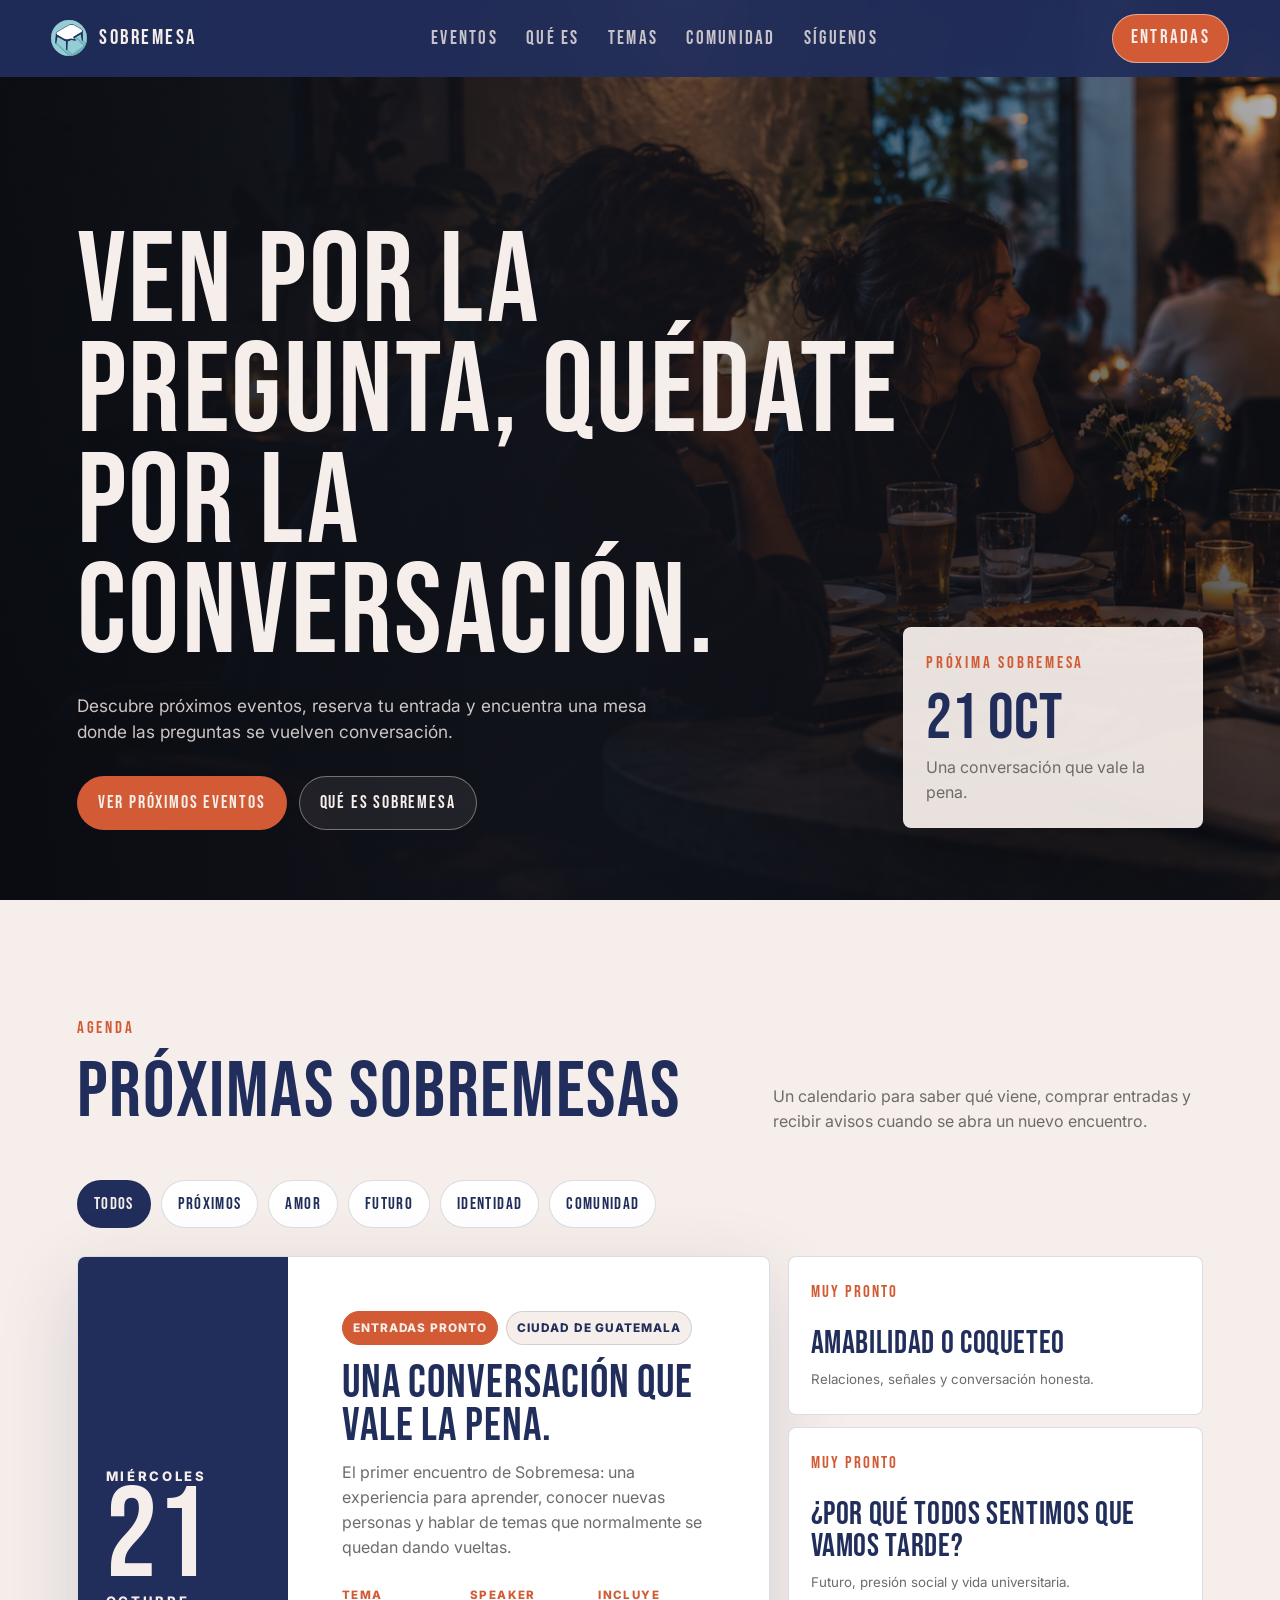
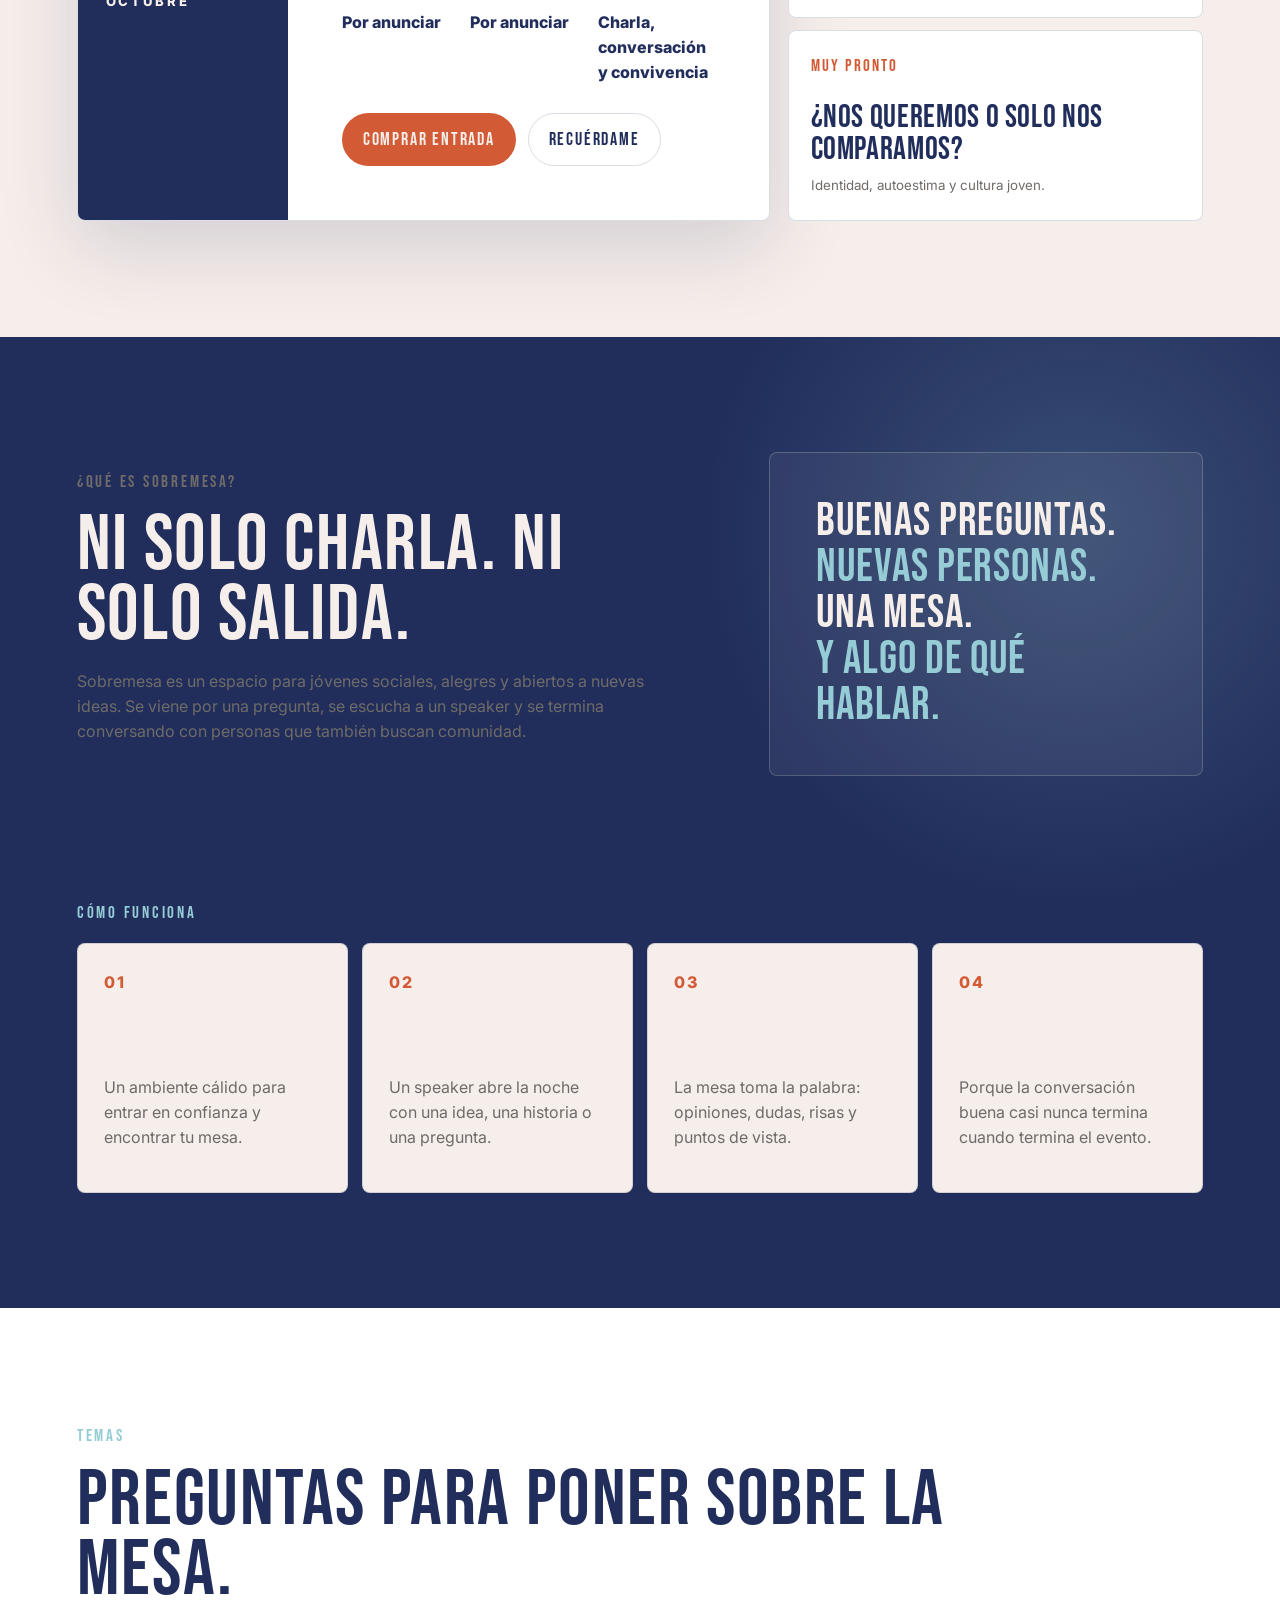
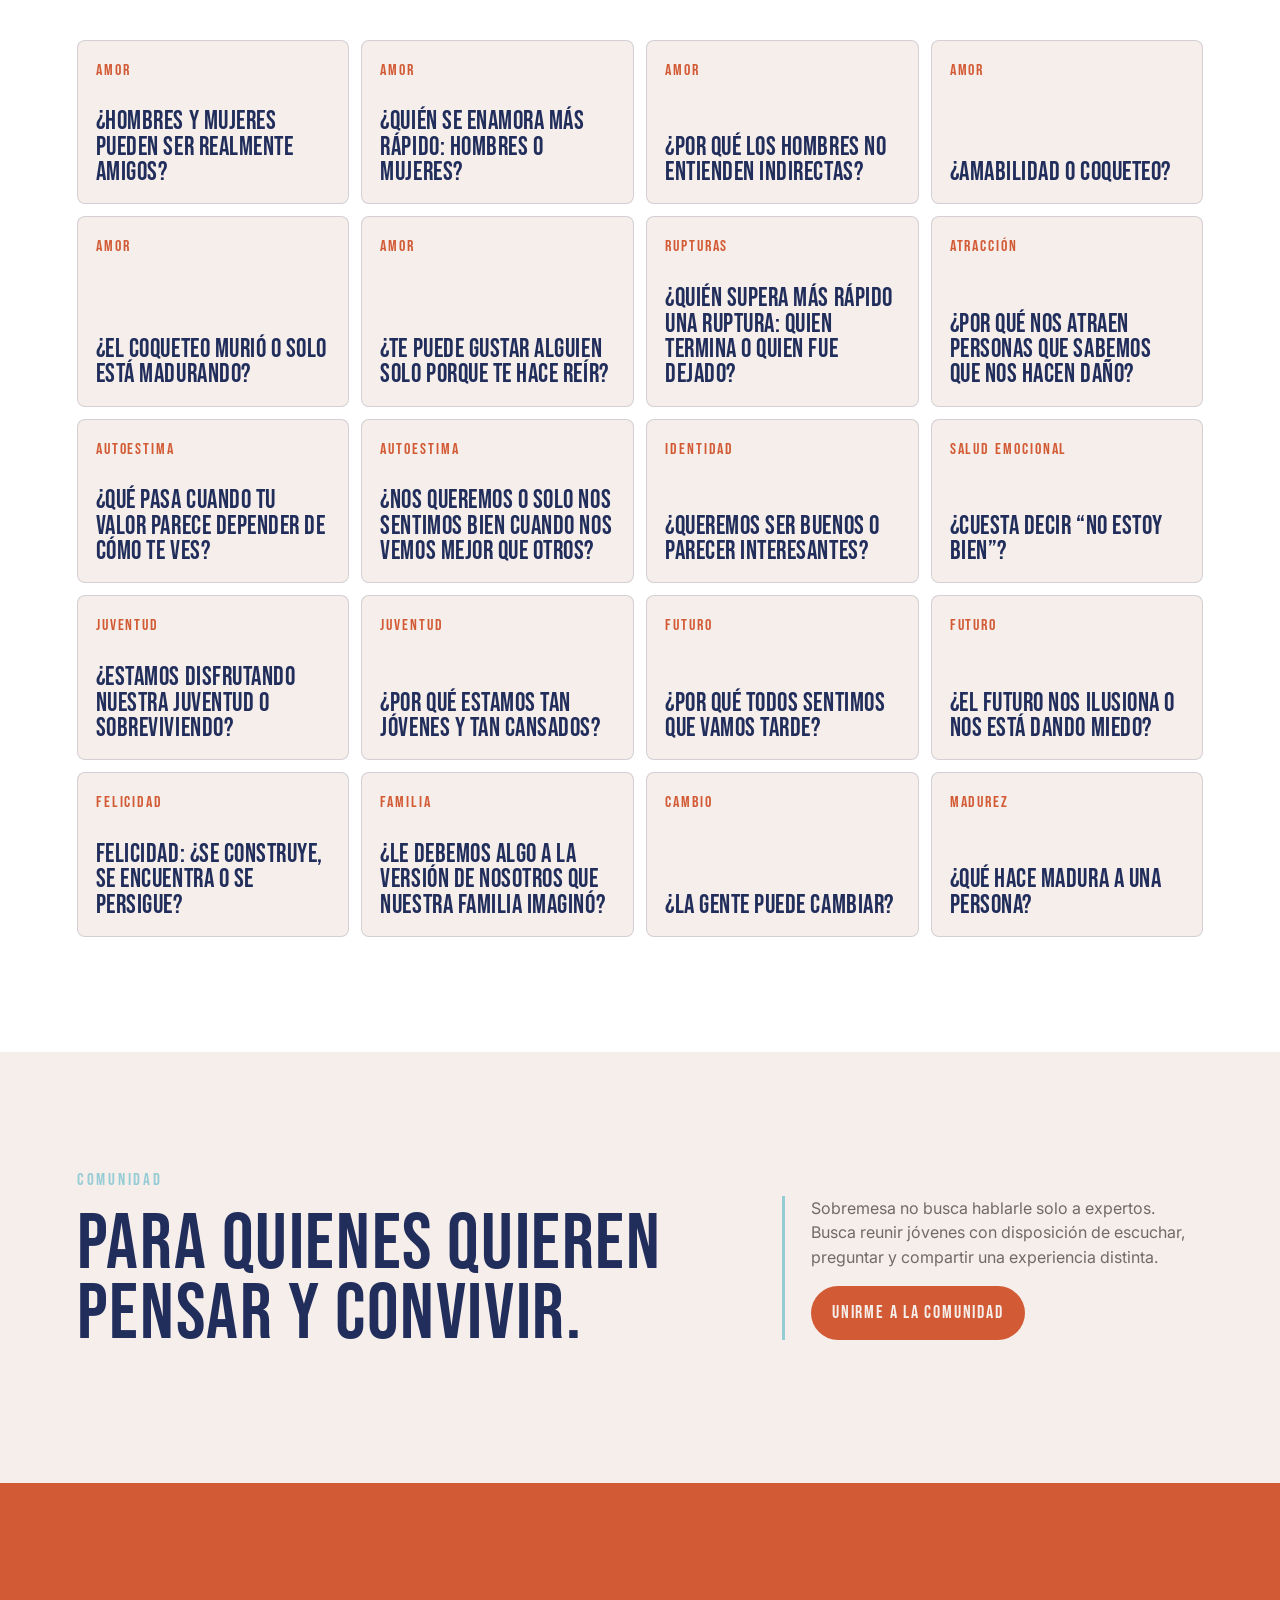
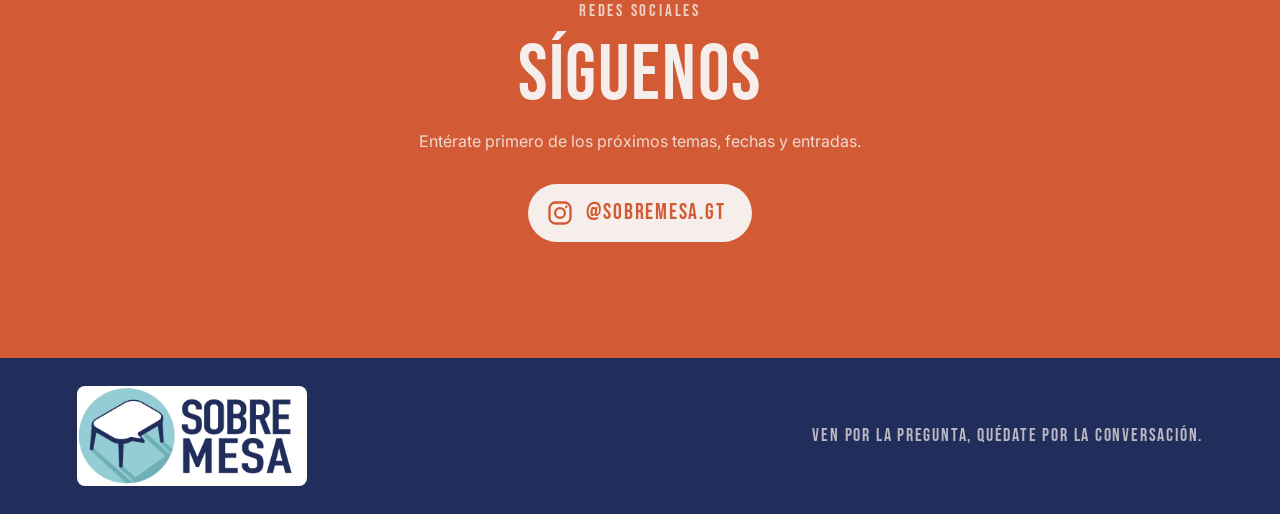
==== index.html @ 431b9862 "Agregar seccion Siguenos con Instagram Co-Authored-By: Claude Opus 5.5 <noreply@anthropic.com>" ====
<!doctype html>
<html lang="es">
  <head>
    <meta charset="UTF-8" />
    <meta name="viewport" content="width=device-width, initial-scale=1.0" />
    <title>Sobremesa | Conversaciones y eventos en Guatemala</title>
    <meta
      name="description"
      content="Sobremesa reúne conversaciones, próximos eventos y comunidad para jóvenes que quieren aprender, socializar y pensar juntos."
    />
    <link rel="preconnect" href="https://fonts.googleapis.com" />
    <link rel="preconnect" href="https://fonts.gstatic.com" crossorigin />
    <link
      href="https://fonts.googleapis.com/css2?family=Bebas+Neue&family=Inter:wght@400;500;600;700;800&display=swap"
      rel="stylesheet"
    />
    <link rel="stylesheet" href="styles.css" />
  </head>
  <body>
    <header class="site-header">
      <a class="brand" href="#inicio" aria-label="Sobremesa inicio">
        <img src="assets/logo-icon.jpeg" alt="" />
        <span>Sobremesa</span>
      </a>
      <nav class="nav-links" aria-label="Navegación principal">
        <a href="#eventos">Eventos</a>
        <a href="#que-es">Qué es</a>
        <a href="#temas">Temas</a>
        <a href="#comunidad">Comunidad</a>
        <a href="#siguenos">Síguenos</a>
      </nav>
      <a class="nav-cta" href="https://forms.gle/3Y9qict5Uz8WKZyf7" target="_blank" rel="noopener">Entradas</a>
    </header>

    <main>
      <section class="hero" id="inicio">
        <img
          class="hero-image"
          src="assets/sobremesa-hero-v3.png"
          alt="Jóvenes conversando alrededor de una mesa en un ambiente cálido"
        />
        <div class="hero-shade"></div>
        <div class="hero-content">
          <h1>Ven por la pregunta, quédate por la conversación.</h1>
          <p>
            Descubre próximos eventos, reserva tu entrada y encuentra una mesa
            donde las preguntas se vuelven conversación.
          </p>
          <div class="hero-actions">
            <a class="button primary" href="#eventos">Ver próximos eventos</a>
            <a class="button glass" href="#que-es">Qué es Sobremesa</a>
          </div>
        </div>
        <aside class="hero-card" aria-label="Primer evento destacado">
          <span>Próxima Sobremesa</span>
          <strong>21 OCT</strong>
          <p>Una conversación que vale la pena.</p>
        </aside>
      </section>

      <section class="events section" id="eventos">
        <div class="section-head split">
          <div>
            <p class="section-label">Agenda</p>
            <h2>Próximas sobremesas</h2>
          </div>
          <p>
            Un calendario para saber qué viene, comprar entradas y recibir avisos
            cuando se abra un nuevo encuentro.
          </p>
        </div>

        <div class="filters" aria-label="Filtros de eventos">
          <button class="filter active" type="button" data-filter="all">Todos</button>
          <button class="filter" type="button" data-filter="proximo">Próximos</button>
          <button class="filter" type="button" data-filter="amor">Amor</button>
          <button class="filter" type="button" data-filter="futuro">Futuro</button>
          <button class="filter" type="button" data-filter="identidad">Identidad</button>
          <button class="filter" type="button" data-filter="comunidad">Comunidad</button>
        </div>

        <div class="event-layout">
          <article class="featured-event" data-tags="proximo comunidad futuro">
            <div class="calendar-block">
              <span>Miércoles</span>
              <strong>21</strong>
              <span>Octubre</span>
            </div>
            <div class="featured-copy">
              <div class="status-row">
                <span class="pill live">Entradas pronto</span>
                <span class="pill">Ciudad de Guatemala</span>
              </div>
              <h3>Una conversación que vale la pena.</h3>
              <p>
                El primer encuentro de Sobremesa: una experiencia para aprender,
                conocer nuevas personas y hablar de temas que normalmente se quedan
                dando vueltas.
              </p>
              <dl>
                <div>
                  <dt>Tema</dt>
                  <dd>Por anunciar</dd>
                </div>
                <div>
                  <dt>Speaker</dt>
                  <dd>Por anunciar</dd>
                </div>
                <div>
                  <dt>Incluye</dt>
                  <dd>Charla, conversación y convivencia</dd>
                </div>
              </dl>
              <div class="event-actions">
                <a class="button primary" href="https://forms.gle/3Y9qict5Uz8WKZyf7" target="_blank" rel="noopener">Comprar entrada</a>
                <a class="button outline" href="#">Recuérdame</a>
              </div>
            </div>
          </article>

          <div class="event-list" aria-label="Más eventos">
            <article class="mini-event" data-tags="proximo amor comunidad">
              <span class="mini-date">Muy pronto</span>
              <p>Amabilidad o coqueteo</p>
              <small>Relaciones, señales y conversación honesta.</small>
            </article>
            <article class="mini-event" data-tags="proximo futuro identidad">
              <span class="mini-date">Muy pronto</span>
              <p>¿Por qué todos sentimos que vamos tarde?</p>
              <small>Futuro, presión social y vida universitaria.</small>
            </article>
            <article class="mini-event" data-tags="proximo identidad comunidad">
              <span class="mini-date">Muy pronto</span>
              <p>¿Nos queremos o solo nos comparamos?</p>
              <small>Identidad, autoestima y cultura joven.</small>
            </article>
          </div>
        </div>
      </section>

      <section class="concept section" id="que-es">
        <div class="concept-copy">
          <p class="section-label">¿Qué es Sobremesa?</p>
          <h2>Ni solo charla. Ni solo salida.</h2>
          <p>
            Sobremesa es un espacio para jóvenes sociales, alegres y abiertos a
            nuevas ideas. Se viene por una pregunta, se escucha a un speaker y se
            termina conversando con personas que también buscan comunidad.
          </p>
        </div>
        <div class="concept-card">
          <p>Buenas preguntas.</p>
          <p>Nuevas personas.</p>
          <p>Una mesa.</p>
          <p>Y algo de qué hablar.</p>
        </div>
        <div class="concept-flow">
          <p class="section-label">Cómo funciona</p>
          <div class="format-grid">
            <article>
              <span>01</span>
              <h3>Llegar</h3>
              <p>Un ambiente cálido para entrar en confianza y encontrar tu mesa.</p>
            </article>
            <article>
              <span>02</span>
              <h3>Escuchar</h3>
              <p>Un speaker abre la noche con una idea, una historia o una pregunta.</p>
            </article>
            <article>
              <span>03</span>
              <h3>Conversar</h3>
              <p>La mesa toma la palabra: opiniones, dudas, risas y puntos de vista.</p>
            </article>
            <article>
              <span>04</span>
              <h3>Quedarse</h3>
              <p>Porque la conversación buena casi nunca termina cuando termina el evento.</p>
            </article>
          </div>
        </div>
      </section>

      <section class="topics section" id="temas">
        <div class="section-head">
          <p class="section-label">Temas</p>
          <h2>Preguntas para poner sobre la mesa.</h2>
        </div>
        <div class="topic-board">
          <article><span>Amor</span><p>¿Hombres y mujeres pueden ser realmente amigos?</p></article>
          <article><span>Amor</span><p>¿Quién se enamora más rápido: hombres o mujeres?</p></article>
          <article><span>Amor</span><p>¿Por qué los hombres no entienden indirectas?</p></article>
          <article><span>Amor</span><p>¿Amabilidad o coqueteo?</p></article>
          <article><span>Amor</span><p>¿El coqueteo murió o solo está madurando?</p></article>
          <article><span>Amor</span><p>¿Te puede gustar alguien solo porque te hace reír?</p></article>
          <article><span>Rupturas</span><p>¿Quién supera más rápido una ruptura: quien termina o quien fue dejado?</p></article>
          <article><span>Atracción</span><p>¿Por qué nos atraen personas que sabemos que nos hacen daño?</p></article>
          <article><span>Autoestima</span><p>¿Qué pasa cuando tu valor parece depender de cómo te ves?</p></article>
          <article><span>Autoestima</span><p>¿Nos queremos o solo nos sentimos bien cuando nos vemos mejor que otros?</p></article>
          <article><span>Identidad</span><p>¿Queremos ser buenos o parecer interesantes?</p></article>
          <article><span>Salud emocional</span><p>¿Cuesta decir “no estoy bien”?</p></article>
          <article><span>Juventud</span><p>¿Estamos disfrutando nuestra juventud o sobreviviendo?</p></article>
          <article><span>Juventud</span><p>¿Por qué estamos tan jóvenes y tan cansados?</p></article>
          <article><span>Futuro</span><p>¿Por qué todos sentimos que vamos tarde?</p></article>
          <article><span>Futuro</span><p>¿El futuro nos ilusiona o nos está dando miedo?</p></article>
          <article><span>Felicidad</span><p>Felicidad: ¿se construye, se encuentra o se persigue?</p></article>
          <article><span>Familia</span><p>¿Le debemos algo a la versión de nosotros que nuestra familia imaginó?</p></article>
          <article><span>Cambio</span><p>¿La gente puede cambiar?</p></article>
          <article><span>Madurez</span><p>¿Qué hace madura a una persona?</p></article>
        </div>
      </section>

      <section class="community section" id="comunidad">
        <div>
          <p class="section-label">Comunidad</p>
          <h2>Para quienes quieren pensar y convivir.</h2>
        </div>
        <div class="community-copy">
          <p>
            Sobremesa no busca hablarle solo a expertos. Busca reunir jóvenes con
            disposición de escuchar, preguntar y compartir una experiencia distinta.
          </p>
          <a class="button primary" href="#">Unirme a la comunidad</a>
        </div>
      </section>
      <section class="social section" id="siguenos">
        <p class="section-label">Redes sociales</p>
        <h2>Síguenos</h2>
        <p>Entérate primero de los próximos temas, fechas y entradas.</p>
        <div class="social-links">
          <a class="social-link" href="https://www.instagram.com/sobremesa.gt/" target="_blank" rel="noopener">
            <svg viewBox="0 0 24 24" aria-hidden="true" focusable="false">
              <rect x="3" y="3" width="18" height="18" rx="5" />
              <circle cx="12" cy="12" r="4.2" />
              <circle cx="17.4" cy="6.6" r="1.1" class="dot" />
            </svg>
            <span>@sobremesa.gt</span>
          </a>
        </div>
      </section>
    </main>

    <footer class="site-footer">
      <img src="assets/logo-horizontal.png" alt="Sobremesa" />
      <p>Ven por la pregunta, quédate por la conversación.</p>
    </footer>

    <script src="script.js"></script>
  </body>
</html>
---- styles.css ----
:root {
  --navy: #212e5c;
  --sky: #95ccd5;
  --terra: #d25b36;
  --cream: #f6eeea;
  --ink: #161719;
  --muted: #6f6b68;
  --white: #ffffff;
  --line: rgba(33, 46, 92, 0.16);
  --shadow: 0 26px 80px rgba(33, 46, 92, 0.16);
  --radius: 8px;
}

* {
  box-sizing: border-box;
}

html {
  scroll-behavior: smooth;
}

body {
  margin: 0;
  color: var(--navy);
  background: var(--cream);
  font-family: Inter, system-ui, -apple-system, BlinkMacSystemFont, "Segoe UI", sans-serif;
  line-height: 1.55;
}

a {
  color: inherit;
  text-decoration: none;
}

img {
  display: block;
  max-width: 100%;
}

button,
input {
  font: inherit;
}

.site-header {
  position: fixed;
  top: 0;
  left: 0;
  z-index: 30;
  display: flex;
  width: 100%;
  align-items: center;
  justify-content: space-between;
  gap: 24px;
  padding: 14px clamp(18px, 4vw, 62px);
  color: var(--cream);
  background: rgba(33, 46, 92, 0.94);
  backdrop-filter: blur(18px);
}

.brand {
  display: inline-flex;
  align-items: center;
  gap: 12px;
  font-family: "Bebas Neue", Inter, sans-serif;
  font-size: 1.32rem;
  font-weight: 400;
  letter-spacing: 0.12em;
  text-transform: uppercase;
}

.brand img {
  width: 36px;
  height: 36px;
  border-radius: 50%;
  object-fit: cover;
}

.nav-links {
  display: flex;
  align-items: center;
  gap: clamp(16px, 2.2vw, 30px);
  font-family: "Bebas Neue", Inter, sans-serif;
  font-size: 1.18rem;
  font-weight: 400;
  letter-spacing: 0.12em;
  text-transform: uppercase;
}

.nav-links a {
  opacity: 0.78;
}

.nav-links a:hover {
  opacity: 1;
}

.nav-cta {
  border: 1px solid rgba(246, 238, 234, 0.52);
  border-radius: 999px;
  padding: 9px 18px;
  color: var(--cream);
  background: var(--terra);
  font-family: "Bebas Neue", Inter, sans-serif;
  font-size: 1.16rem;
  font-weight: 400;
  letter-spacing: 0.12em;
  text-transform: uppercase;
}

.hero {
  position: relative;
  min-height: 100svh;
  display: grid;
  align-items: end;
  overflow: hidden;
  padding: 118px clamp(20px, 6vw, 86px) 70px;
  color: var(--cream);
}

.hero-image,
.hero-shade {
  position: absolute;
  inset: 0;
  width: 100%;
  height: 100%;
}

.hero-image {
  object-fit: cover;
}

.hero-shade {
  background:
    linear-gradient(90deg, rgba(10, 12, 18, 0.9) 0%, rgba(20, 22, 31, 0.64) 42%, rgba(20, 22, 31, 0.18) 100%),
    linear-gradient(180deg, rgba(10, 12, 18, 0.12) 0%, rgba(10, 12, 18, 0.78) 100%);
}

.hero-content {
  position: relative;
  z-index: 2;
  max-width: 880px;
}

.hero-card {
  position: absolute;
  right: clamp(20px, 6vw, 86px);
  bottom: 72px;
  z-index: 3;
  width: min(300px, calc(100% - 40px));
  border: 1px solid rgba(246, 238, 234, 0.18);
  border-radius: var(--radius);
  padding: 22px;
  color: var(--navy);
  background: rgba(246, 238, 234, 0.94);
  box-shadow: 0 28px 80px rgba(0, 0, 0, 0.25);
}

.hero-card span,
.eyebrow,
.section-label {
  display: block;
  margin: 0 0 16px;
  color: var(--sky);
  font-family: "Bebas Neue", Inter, sans-serif;
  font-size: 1.08rem;
  font-weight: 400;
  letter-spacing: 0.16em;
  text-transform: uppercase;
}

.hero-card span {
  color: var(--terra);
}

.hero-card strong {
  display: block;
  margin-bottom: 10px;
  font-family: "Bebas Neue", Inter, sans-serif;
  font-size: 4rem;
  font-weight: 400;
  line-height: 0.82;
}

.hero-card p,
h1,
h2,
h3,
p {
  margin-top: 0;
}

.hero-card p {
  margin-bottom: 0;
  color: var(--muted);
}

h1,
h2,
h3 {
  font-family: "Bebas Neue", Inter, sans-serif;
  letter-spacing: 0.02em;
}

h1 {
  max-width: 860px;
  margin-bottom: 24px;
  font-size: clamp(4.6rem, 10vw, 10rem);
  font-weight: 400;
  line-height: 0.86;
}

h2 {
  margin-bottom: 18px;
  font-size: clamp(3.4rem, 6.2vw, 7rem);
  font-weight: 400;
  line-height: 0.88;
}

h3 {
  margin-bottom: 12px;
  font-size: clamp(2.25rem, 3.6vw, 4rem);
  font-weight: 400;
  line-height: 0.92;
}

.hero-content p:not(.eyebrow) {
  max-width: 600px;
  margin-bottom: 30px;
  color: rgba(246, 238, 234, 0.82);
  font-size: 1.08rem;
}

.hero-actions,
.event-actions {
  display: flex;
  flex-wrap: wrap;
  gap: 12px;
}

.button {
  display: inline-flex;
  min-height: 48px;
  align-items: center;
  justify-content: center;
  border: 1px solid transparent;
  border-radius: 999px;
  padding: 12px 20px;
  cursor: pointer;
  font-family: "Bebas Neue", Inter, sans-serif;
  font-size: 1.12rem;
  font-weight: 400;
  letter-spacing: 0.1em;
  text-transform: uppercase;
  transition: transform 180ms ease, background 180ms ease, border-color 180ms ease;
}

.button:hover,
.filter:hover {
  transform: translateY(-2px);
}

.button.primary {
  color: var(--cream);
  background: var(--terra);
}

.button.glass {
  color: var(--cream);
  border-color: rgba(246, 238, 234, 0.4);
  background: rgba(246, 238, 234, 0.08);
  backdrop-filter: blur(12px);
}

.button.outline {
  color: var(--navy);
  border-color: var(--line);
  background: transparent;
}

.section {
  padding: clamp(72px, 9vw, 132px) clamp(20px, 6vw, 86px);
}

.section-head {
  max-width: 920px;
  margin-bottom: 34px;
}

.section-head.split {
  display: flex;
  max-width: none;
  align-items: end;
  justify-content: space-between;
  gap: 28px;
}

.section-head.split p:not(.section-label) {
  max-width: 430px;
  margin-bottom: 12px;
  color: var(--muted);
}

.events {
  background: var(--cream);
}

.events .section-label,
.event-info .section-label {
  color: var(--terra);
}

.filters {
  display: flex;
  flex-wrap: wrap;
  gap: 10px;
  margin-bottom: 28px;
}

.filter {
  border: 1px solid var(--line);
  border-radius: 999px;
  padding: 10px 16px;
  cursor: pointer;
  color: var(--navy);
  background: var(--white);
  font-family: "Bebas Neue", Inter, sans-serif;
  font-size: 1.06rem;
  font-weight: 400;
  letter-spacing: 0.08em;
  text-transform: uppercase;
  transition: transform 180ms ease, background 180ms ease, color 180ms ease;
}

.filter.active {
  color: var(--cream);
  background: var(--navy);
}

.event-layout {
  display: grid;
  grid-template-columns: minmax(0, 1.25fr) minmax(280px, 0.75fr);
  gap: 18px;
}

.featured-event {
  display: grid;
  grid-template-columns: 210px minmax(0, 1fr);
  overflow: hidden;
  border: 1px solid var(--line);
  border-radius: var(--radius);
  background: var(--white);
  box-shadow: var(--shadow);
}

.calendar-block {
  display: flex;
  min-height: 100%;
  flex-direction: column;
  justify-content: center;
  padding: 28px;
  color: var(--cream);
  background: var(--navy);
}

.calendar-block span {
  font-size: 0.82rem;
  font-weight: 800;
  letter-spacing: 0.2em;
  text-transform: uppercase;
}

.calendar-block strong {
  font-family: "Bebas Neue", Inter, sans-serif;
  font-size: 8rem;
  font-weight: 400;
  line-height: 0.82;
}

.featured-copy {
  padding: clamp(28px, 5vw, 54px);
}

.status-row {
  display: flex;
  flex-wrap: wrap;
  gap: 8px;
  margin-bottom: 18px;
}

.pill {
  border: 1px solid var(--line);
  border-radius: 999px;
  padding: 7px 10px;
  color: var(--navy);
  background: var(--cream);
  font-size: 0.74rem;
  font-weight: 800;
  letter-spacing: 0.08em;
  text-transform: uppercase;
}

.pill.live {
  color: var(--cream);
  border-color: var(--terra);
  background: var(--terra);
}

.featured-copy p,
.concept-copy p,
.community-copy p,
.format-grid p,
.mini-event small {
  color: var(--muted);
}

.featured-copy dl {
  display: grid;
  grid-template-columns: repeat(3, minmax(0, 1fr));
  gap: 12px;
  margin: 28px 0;
}

.featured-copy dt {
  color: var(--terra);
  font-size: 0.72rem;
  font-weight: 800;
  letter-spacing: 0.12em;
  text-transform: uppercase;
}

.featured-copy dd {
  margin: 5px 0 0;
  font-weight: 800;
}

.event-list {
  display: grid;
  gap: 12px;
}

.mini-event {
  border: 1px solid var(--line);
  border-radius: var(--radius);
  padding: 22px;
  background: var(--white);
}

.mini-event.is-hidden,
.featured-event.is-hidden {
  display: none;
}

.mini-date {
  display: inline-flex;
  margin-bottom: 22px;
  color: var(--terra);
  font-family: "Bebas Neue", Inter, sans-serif;
  font-size: 1.04rem;
  font-weight: 400;
  letter-spacing: 0.12em;
  text-transform: uppercase;
}

.mini-event p {
  margin-bottom: 6px;
  font-family: "Bebas Neue", Inter, sans-serif;
  font-size: 2rem;
  font-weight: 400;
  letter-spacing: 0.02em;
  line-height: 1;
}

.concept {
  display: grid;
  grid-template-columns: minmax(0, 1fr) minmax(300px, 0.72fr);
  gap: clamp(28px, 7vw, 90px);
  align-items: center;
  color: var(--cream);
  background:
    radial-gradient(circle at 84% 20%, rgba(149, 204, 213, 0.2), transparent 28%),
    var(--navy);
}

.concept-flow {
  grid-column: 1 / -1;
  margin-top: clamp(18px, 3vw, 34px);
}

.concept-card {
  border: 1px solid rgba(246, 238, 234, 0.2);
  border-radius: var(--radius);
  padding: clamp(26px, 4vw, 46px);
  background: rgba(246, 238, 234, 0.06);
}

.concept-card p {
  margin: 0;
  color: var(--cream);
  font-size: clamp(1.8rem, 3.6vw, 3.7rem);
  font-family: "Bebas Neue", Inter, sans-serif;
  letter-spacing: 0.02em;
  line-height: 1;
}

.concept-card p:nth-child(2n) {
  color: var(--sky);
}

.topics {
  background: var(--white);
}

.format-grid {
  display: grid;
  grid-template-columns: repeat(4, minmax(0, 1fr));
  gap: 14px;
}

.format-grid article {
  border: 1px solid var(--line);
  border-radius: var(--radius);
  padding: 26px;
  background: var(--cream);
}

.format-grid span {
  display: inline-block;
  margin-bottom: 36px;
  color: var(--terra);
  font-weight: 800;
  letter-spacing: 0.12em;
}

.format-grid h3 {
  font-size: 2.25rem;
}

.topic-board {
  display: grid;
  grid-template-columns: repeat(4, minmax(0, 1fr));
  gap: 12px;
}

.topic-board article {
  min-height: 156px;
  display: flex;
  flex-direction: column;
  justify-content: space-between;
  border: 1px solid var(--line);
  border-radius: var(--radius);
  padding: 18px;
  background: var(--cream);
}

.topic-board span {
  color: var(--terra);
  font-family: "Bebas Neue", Inter, sans-serif;
  font-size: 1rem;
  font-weight: 400;
  letter-spacing: 0.12em;
  text-transform: uppercase;
}

.topic-board p {
  margin: 26px 0 0;
  color: var(--navy);
  font-family: "Bebas Neue", Inter, sans-serif;
  font-size: clamp(1.65rem, 2vw, 2.15rem);
  letter-spacing: 0.02em;
  line-height: 0.96;
}

.community {
  display: grid;
  grid-template-columns: minmax(0, 0.95fr) minmax(280px, 0.65fr);
  gap: clamp(28px, 7vw, 90px);
  align-items: center;
  background: var(--cream);
}

.community-copy {
  border-left: 3px solid var(--sky);
  padding-left: 26px;
}

.social {
  text-align: center;
  color: var(--cream);
  background: var(--terra);
}

.social .section-label {
  color: var(--cream);
  opacity: 0.8;
}

.social p:not(.section-label) {
  max-width: 460px;
  margin: 0 auto 30px;
  color: rgba(246, 238, 234, 0.86);
}

.social-links {
  display: flex;
  flex-wrap: wrap;
  justify-content: center;
  gap: 12px;
}

.social-link {
  display: inline-flex;
  min-height: 56px;
  align-items: center;
  gap: 12px;
  border-radius: 999px;
  padding: 12px 26px 12px 18px;
  color: var(--terra);
  background: var(--cream);
  font-family: "Bebas Neue", Inter, sans-serif;
  font-size: 1.4rem;
  letter-spacing: 0.08em;
  transition: transform 180ms ease;
}

.social-link:hover {
  transform: translateY(-2px);
}

.social-link svg {
  width: 28px;
  height: 28px;
  fill: none;
  stroke: currentColor;
  stroke-width: 2;
}

.social-link svg .dot {
  fill: currentColor;
  stroke: none;
}

.site-footer {
  display: flex;
  align-items: center;
  justify-content: space-between;
  gap: 22px;
  padding: 28px clamp(20px, 6vw, 86px);
  color: var(--cream);
  background: var(--navy);
}

.site-footer img {
  width: min(230px, 48vw);
  border-radius: var(--radius);
}

.site-footer p {
  margin: 0;
  color: rgba(246, 238, 234, 0.72);
  font-family: "Bebas Neue", Inter, sans-serif;
  font-size: 1.12rem;
  font-weight: 400;
  letter-spacing: 0.1em;
  text-transform: uppercase;
}

@media (max-width: 1060px) {
  .hero-card {
    position: relative;
    right: auto;
    bottom: auto;
    z-index: 2;
    margin-top: 36px;
  }

  .event-layout,
  .concept,
  .community {
    grid-template-columns: 1fr;
  }

  .format-grid {
    grid-template-columns: repeat(2, minmax(0, 1fr));
  }

  .topic-board {
    grid-template-columns: repeat(2, minmax(0, 1fr));
  }
}

@media (max-width: 820px) {
  .nav-links {
    display: none;
  }

  .section-head.split,
  .featured-event {
    display: grid;
    grid-template-columns: 1fr;
  }

  .calendar-block {
    min-height: 180px;
  }

  .featured-copy dl {
    grid-template-columns: 1fr;
  }
}

@media (max-width: 620px) {
  .site-header {
    padding: 14px 18px;
  }

  .brand span {
    display: none;
  }

  .hero {
    min-height: 820px;
    padding-top: 98px;
  }

  h1 {
    font-size: clamp(3.8rem, 18vw, 5rem);
  }

  h2 {
    font-size: clamp(2.75rem, 14vw, 4.2rem);
  }

  .format-grid {
    grid-template-columns: 1fr;
  }

  .topic-board {
    grid-template-columns: 1fr;
  }

  .site-footer {
    align-items: flex-start;
    flex-direction: column;
  }
}
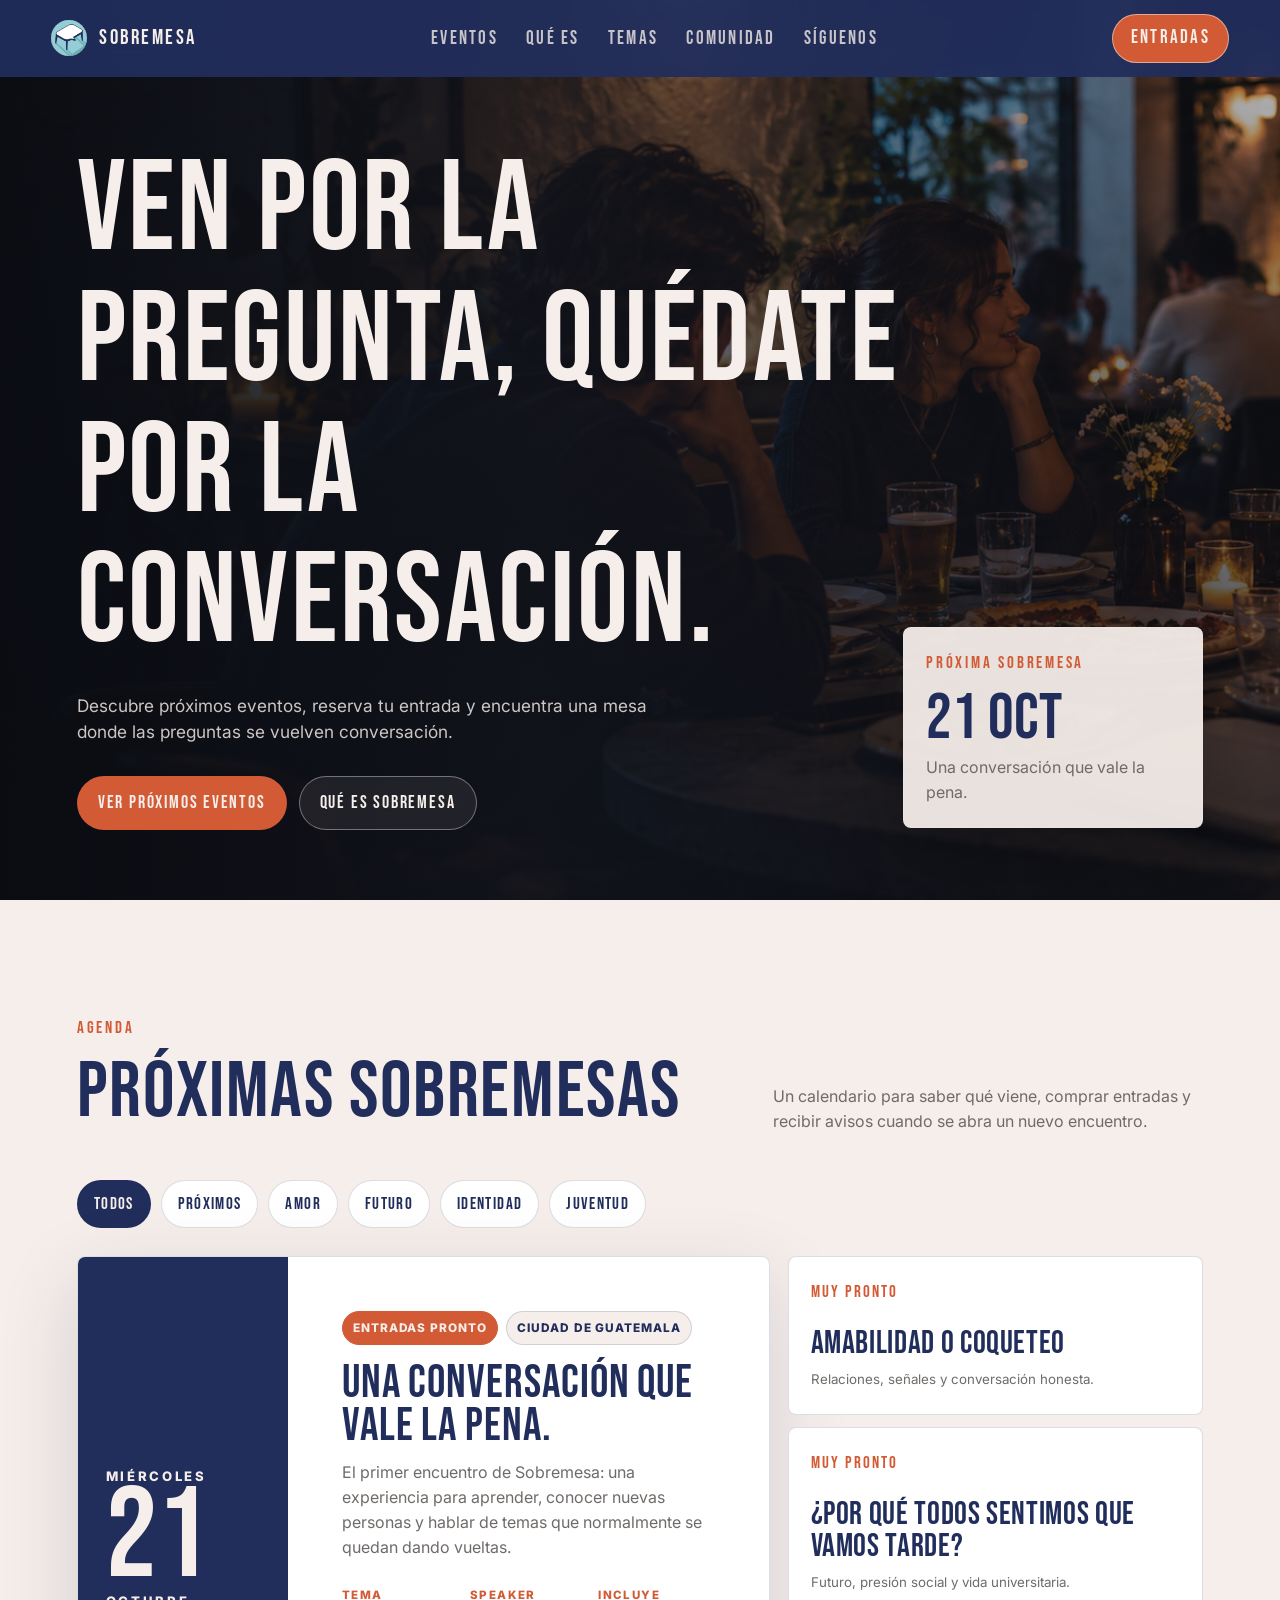
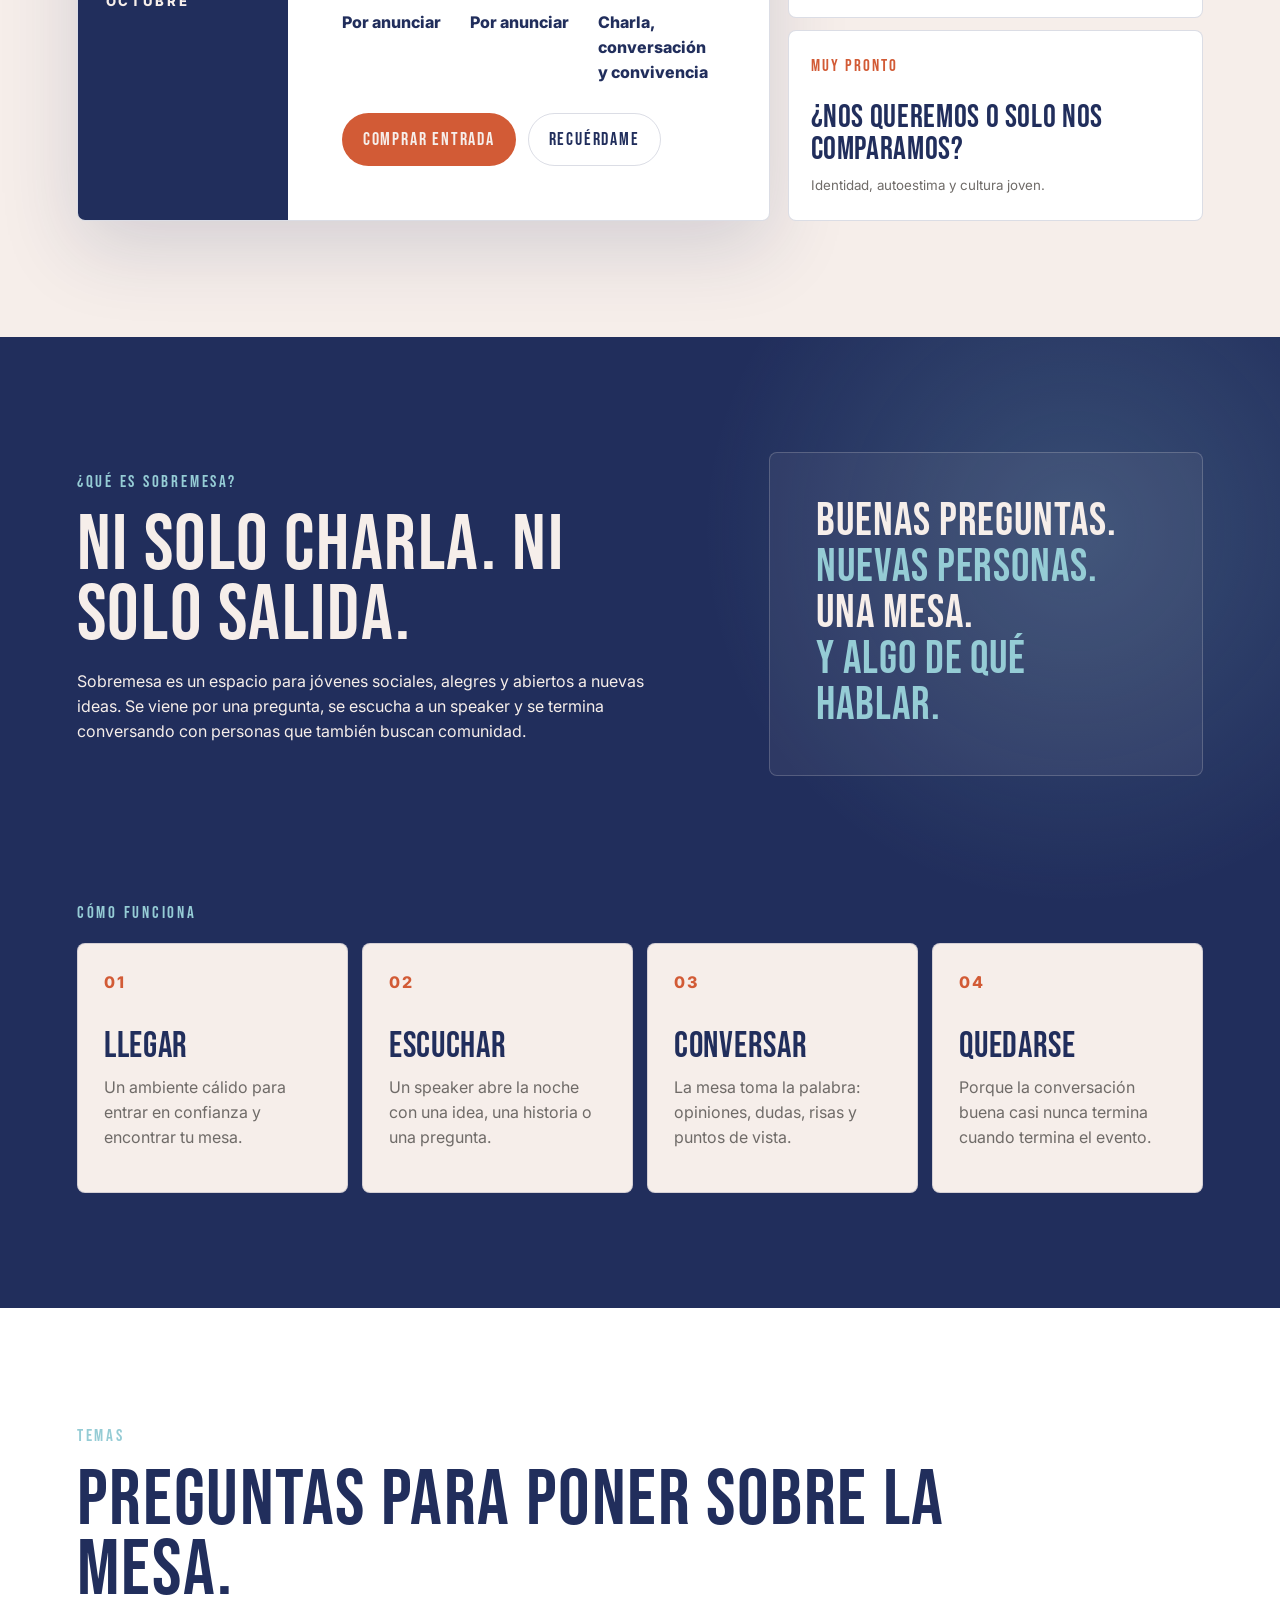
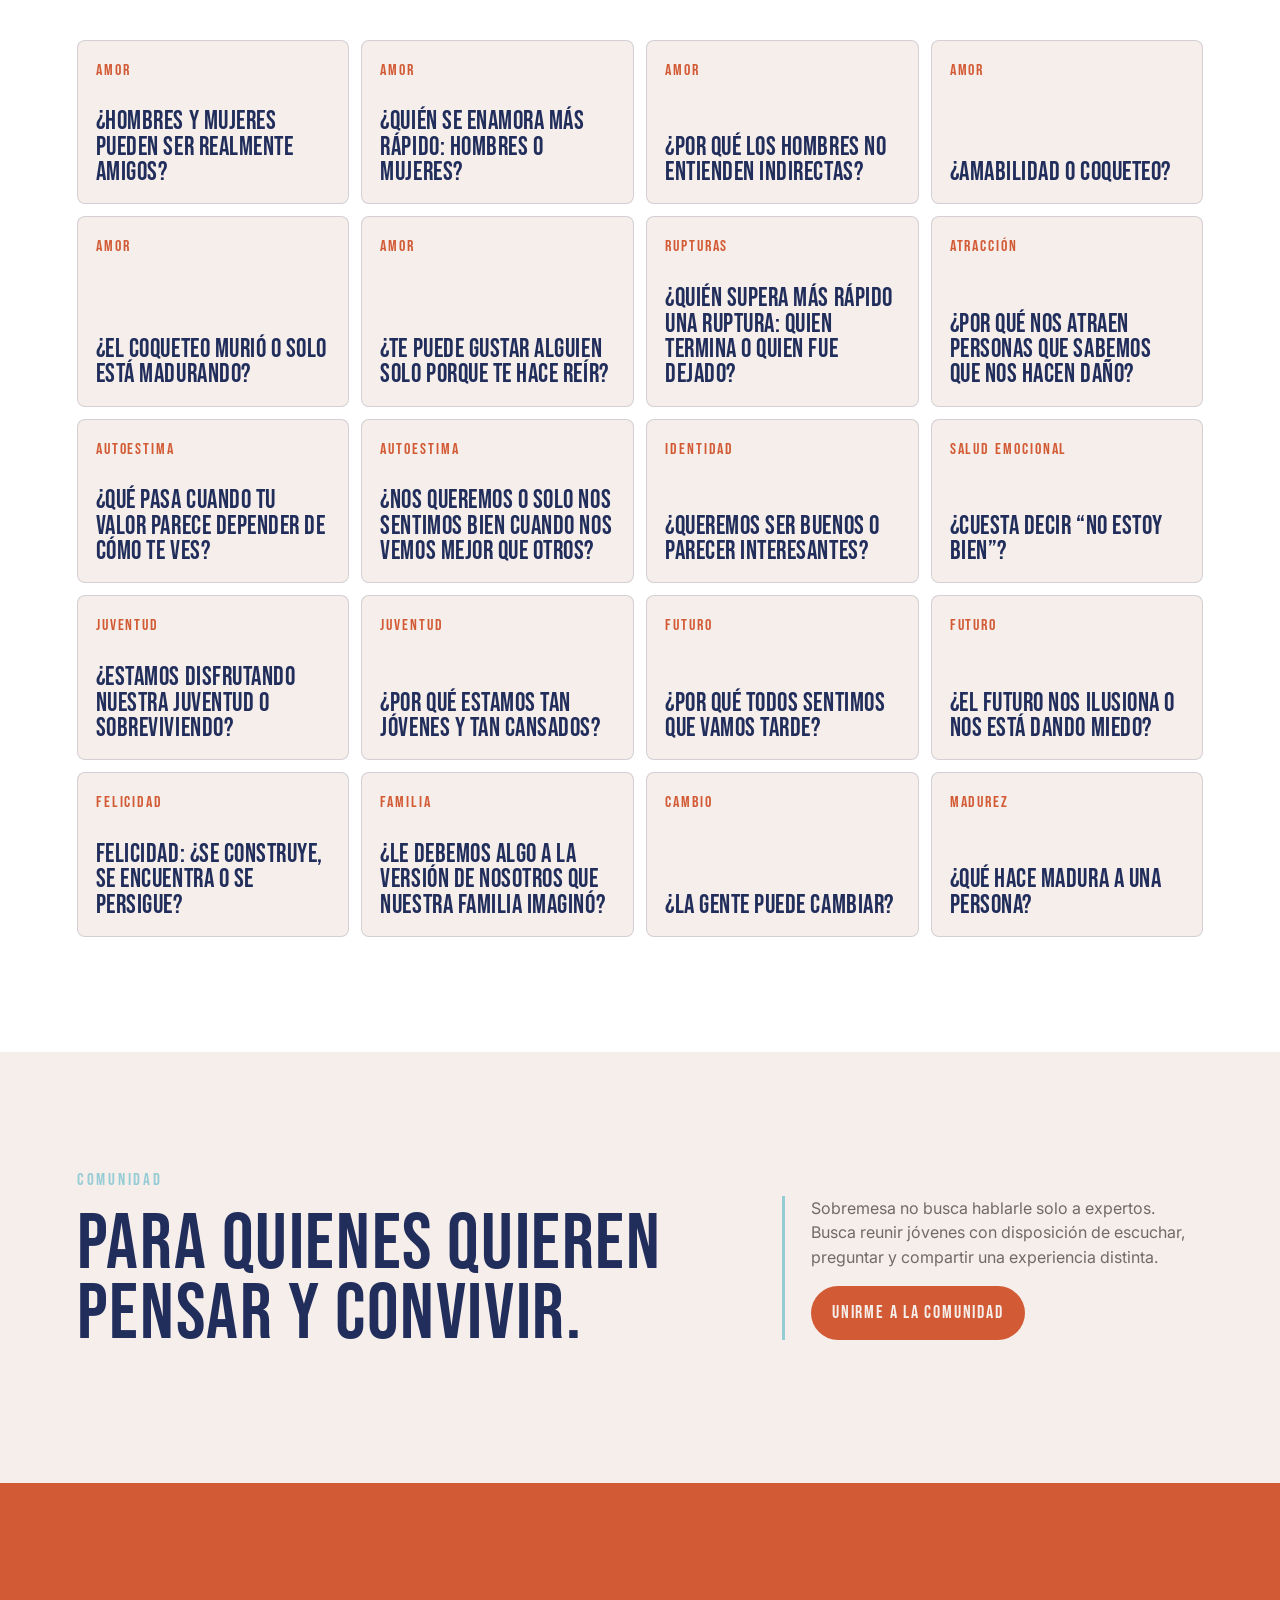
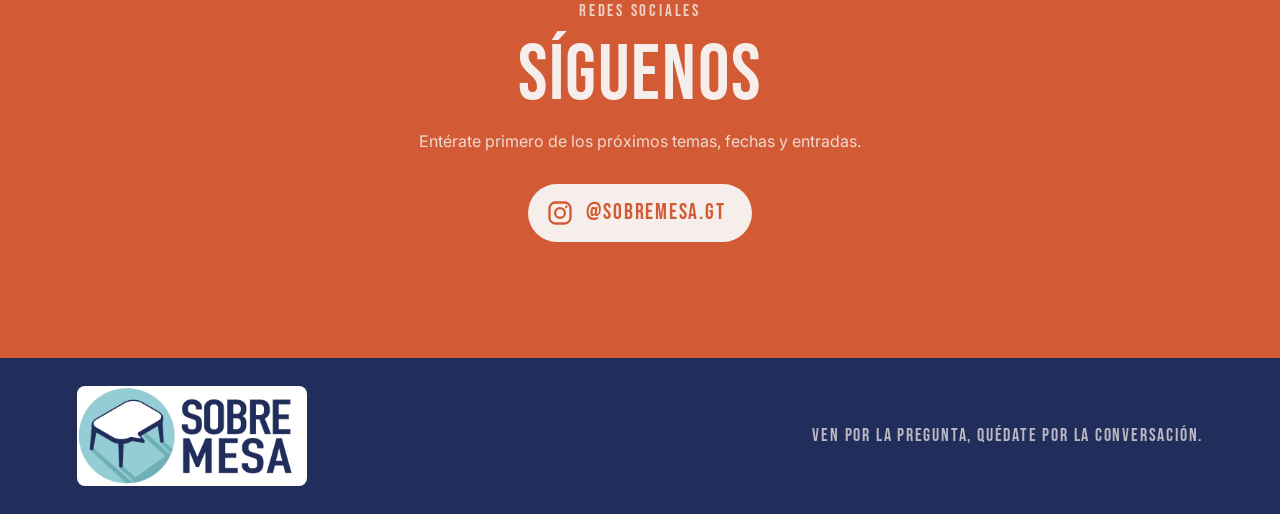
==== commit 074e4d49: "Separar tildes del titulo, texto blanco en Que es, filtro Juventud - Titulo principal con mas interl" ====
--- a/index.html
+++ b/index.html
@@ -76,11 +76,11 @@
           <button class="filter" type="button" data-filter="amor">Amor</button>
           <button class="filter" type="button" data-filter="futuro">Futuro</button>
           <button class="filter" type="button" data-filter="identidad">Identidad</button>
-          <button class="filter" type="button" data-filter="comunidad">Comunidad</button>
+          <button class="filter" type="button" data-filter="juventud">Juventud</button>
         </div>
 
         <div class="event-layout">
-          <article class="featured-event" data-tags="proximo comunidad futuro">
+          <article class="featured-event" data-tags="proximo juventud futuro">
             <div class="calendar-block">
               <span>Miércoles</span>
               <strong>21</strong>
@@ -119,7 +119,7 @@
           </article>
 
           <div class="event-list" aria-label="Más eventos">
-            <article class="mini-event" data-tags="proximo amor comunidad">
+            <article class="mini-event" data-tags="proximo amor juventud">
               <span class="mini-date">Muy pronto</span>
               <p>Amabilidad o coqueteo</p>
               <small>Relaciones, señales y conversación honesta.</small>
@@ -129,7 +129,7 @@
               <p>¿Por qué todos sentimos que vamos tarde?</p>
               <small>Futuro, presión social y vida universitaria.</small>
             </article>
-            <article class="mini-event" data-tags="proximo identidad comunidad">
+            <article class="mini-event" data-tags="proximo identidad juventud">
               <span class="mini-date">Muy pronto</span>
               <p>¿Nos queremos o solo nos comparamos?</p>
               <small>Identidad, autoestima y cultura joven.</small>
@@ -220,7 +220,7 @@
             Sobremesa no busca hablarle solo a expertos. Busca reunir jóvenes con
             disposición de escuchar, preguntar y compartir una experiencia distinta.
           </p>
-          <a class="button primary" href="#">Unirme a la comunidad</a>
+          <a class="button primary" href="https://www.instagram.com/sobremesa.gt/" target="_blank" rel="noopener">Unirme a la comunidad</a>
         </div>
       </section>
       <section class="social section" id="siguenos">
--- a/styles.css
+++ b/styles.css
@@ -207,7 +207,7 @@
   margin-bottom: 24px;
   font-size: clamp(4.6rem, 10vw, 10rem);
   font-weight: 400;
-  line-height: 0.86;
+  line-height: 1.02;
 }
 
 h2 {
@@ -487,6 +487,14 @@
   margin-top: clamp(18px, 3vw, 34px);
 }
 
+.concept .section-label {
+  color: var(--sky);
+}
+
+.concept-copy p:not(.section-label) {
+  color: var(--cream);
+}
+
 .concept-card {
   border: 1px solid rgba(246, 238, 234, 0.2);
   border-radius: var(--radius);
@@ -534,6 +542,7 @@
 
 .format-grid h3 {
   font-size: 2.25rem;
+  color: var(--navy);
 }
 
 .topic-board {
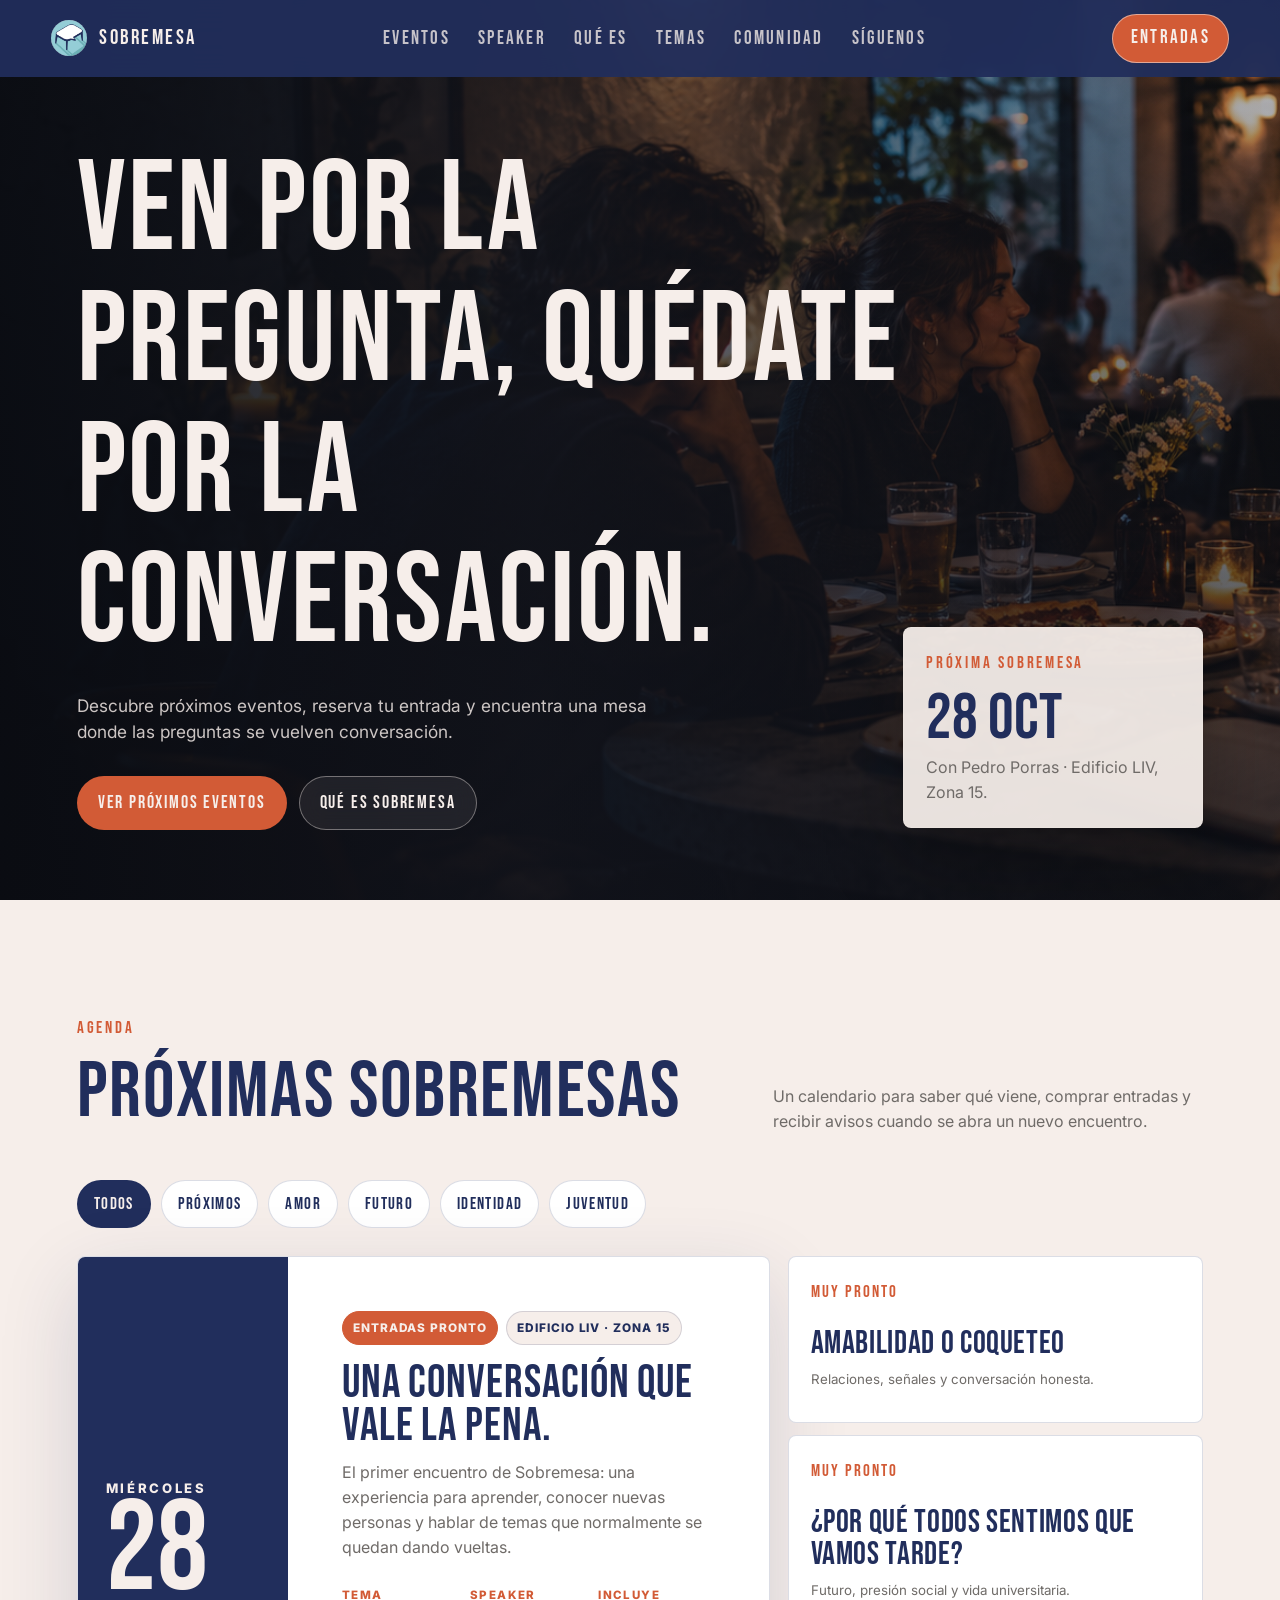
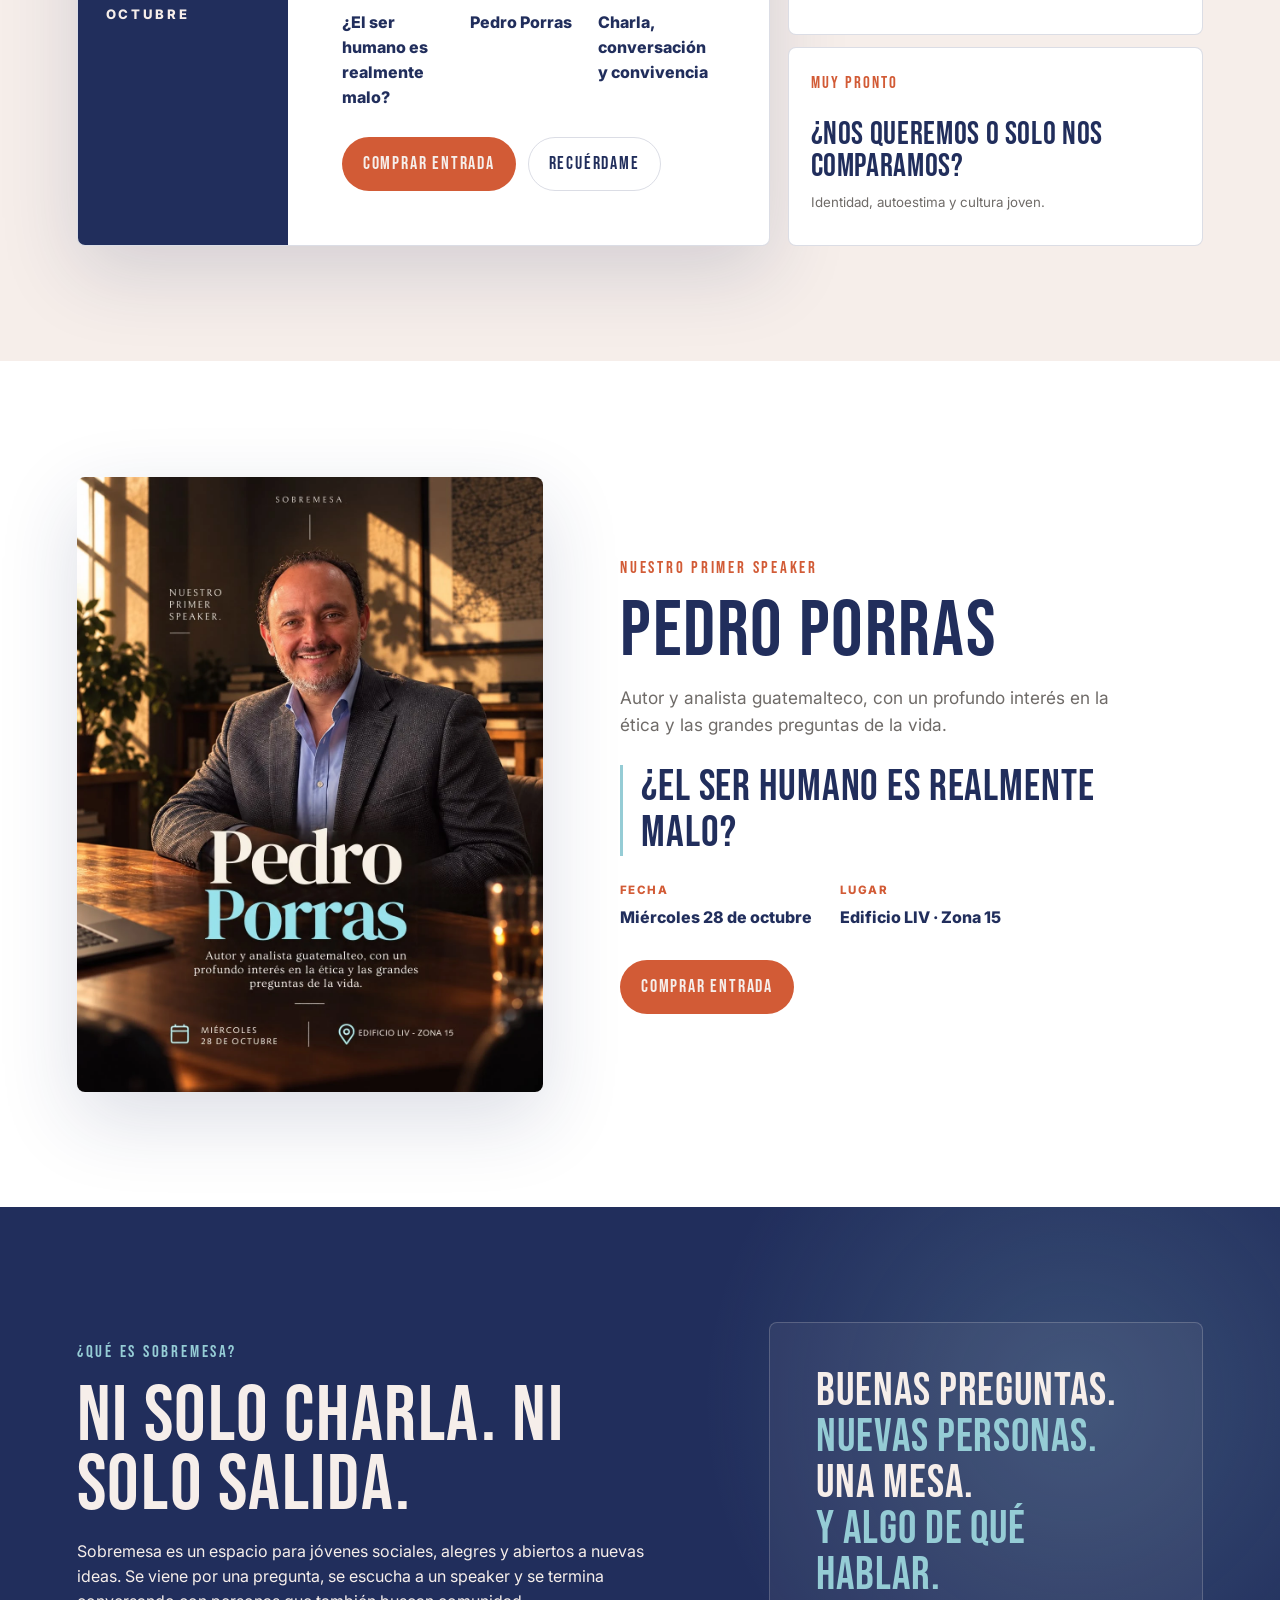
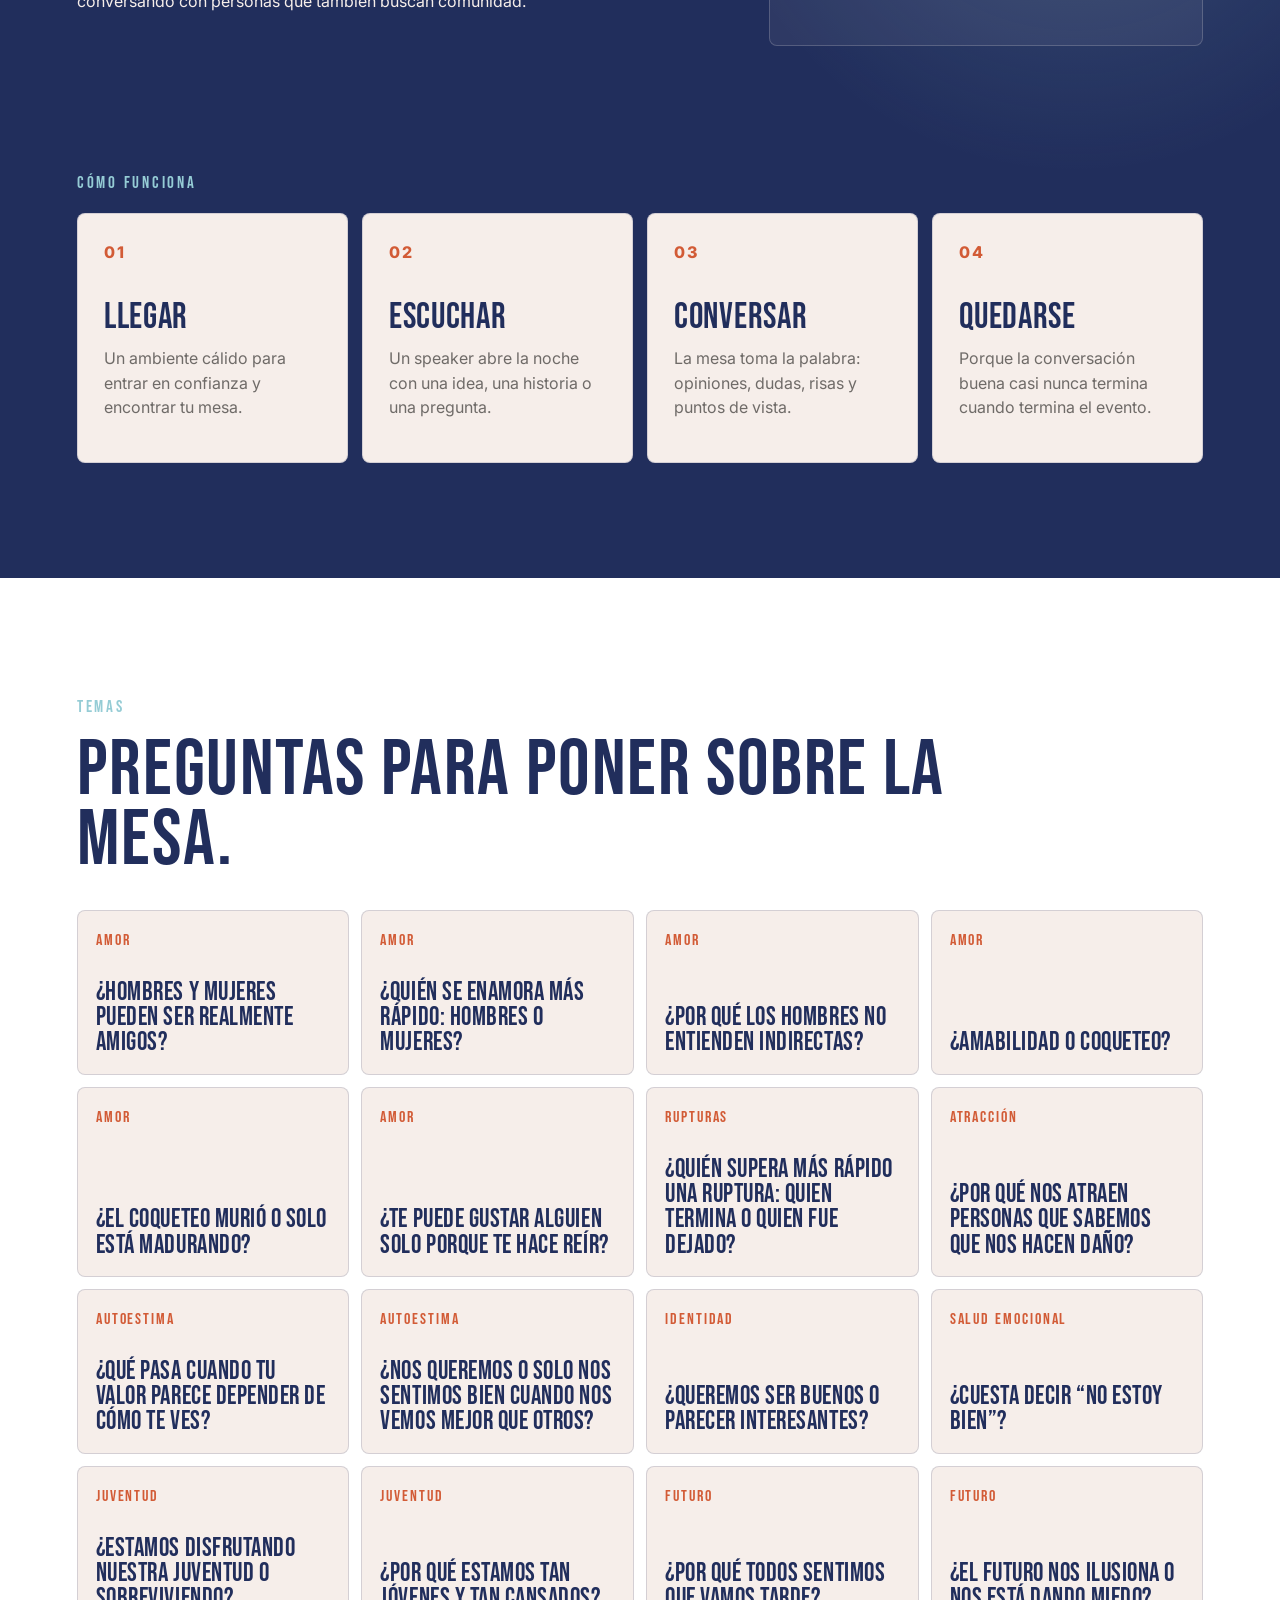
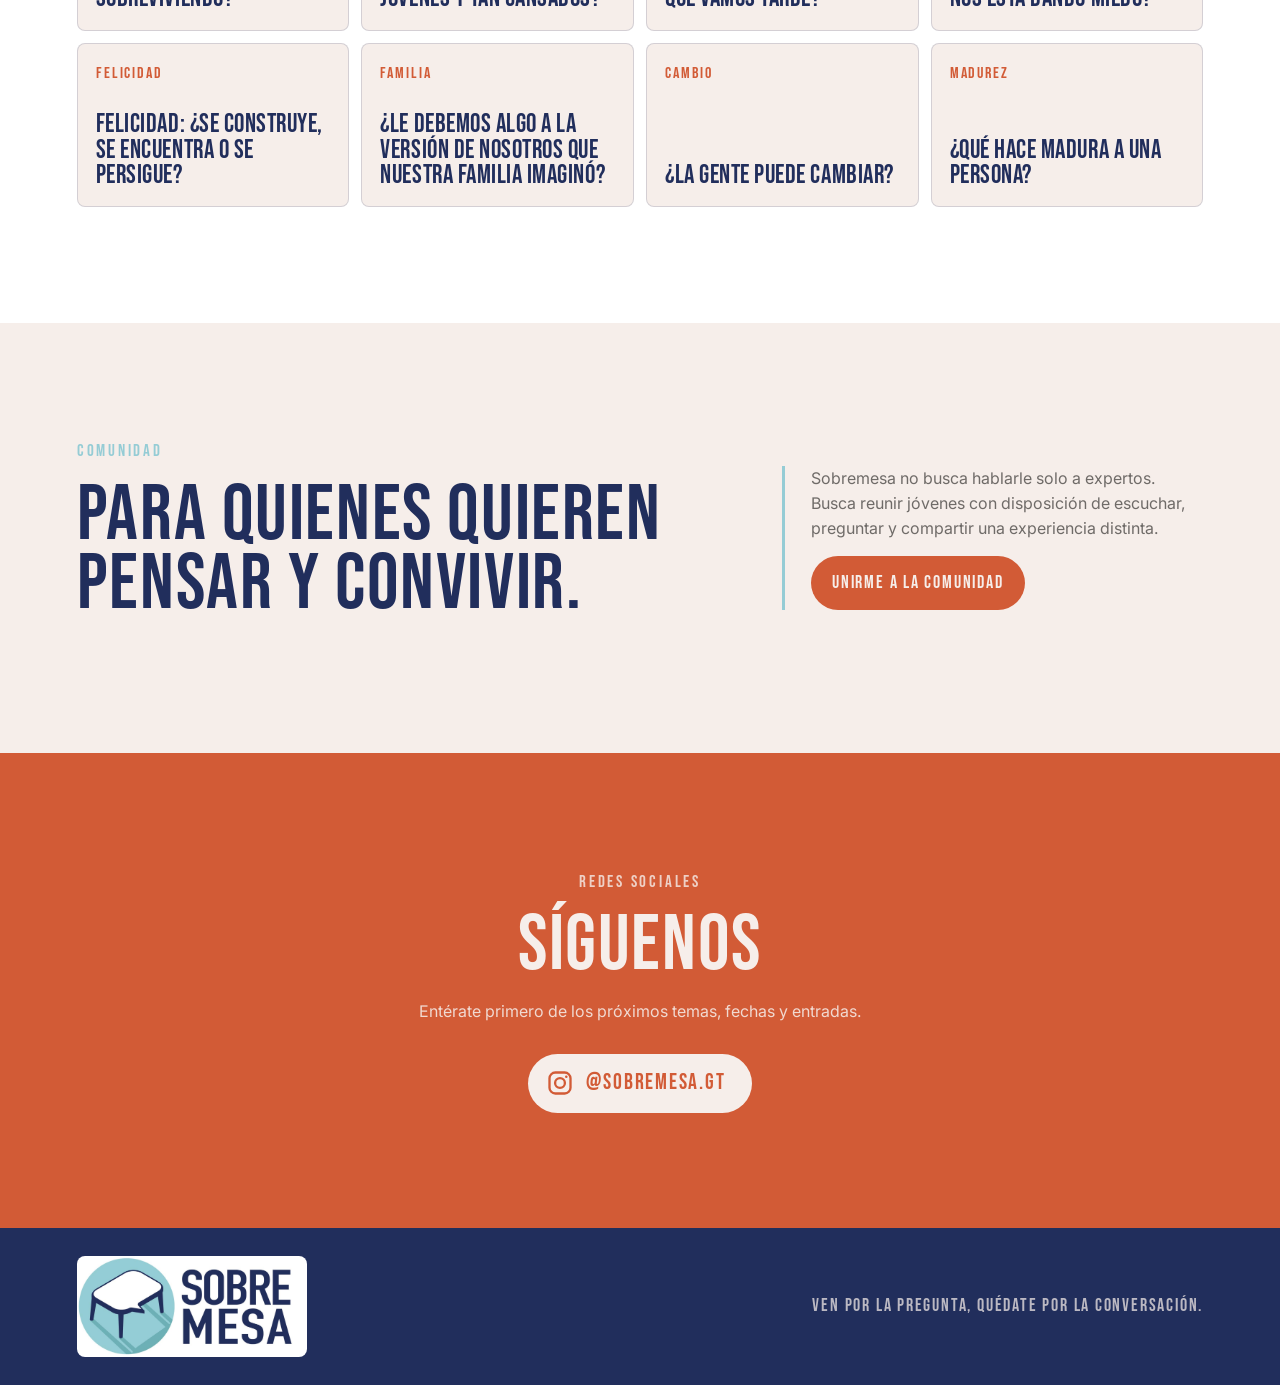
==== commit b96794d1: "Evento 28 de octubre con Pedro Porras y flyer del speaker - Fecha cambiada al miercoles 28 de octubr" ====
--- a/index.html
+++ b/index.html
@@ -24,6 +24,7 @@
       </a>
       <nav class="nav-links" aria-label="Navegación principal">
         <a href="#eventos">Eventos</a>
+        <a href="#speaker">Speaker</a>
         <a href="#que-es">Qué es</a>
         <a href="#temas">Temas</a>
         <a href="#comunidad">Comunidad</a>
@@ -53,8 +54,8 @@
         </div>
         <aside class="hero-card" aria-label="Primer evento destacado">
           <span>Próxima Sobremesa</span>
-          <strong>21 OCT</strong>
-          <p>Una conversación que vale la pena.</p>
+          <strong>28 OCT</strong>
+          <p>Con Pedro Porras · Edificio LIV, Zona 15.</p>
         </aside>
       </section>
 
@@ -83,13 +84,13 @@
           <article class="featured-event" data-tags="proximo juventud futuro">
             <div class="calendar-block">
               <span>Miércoles</span>
-              <strong>21</strong>
+              <strong>28</strong>
               <span>Octubre</span>
             </div>
             <div class="featured-copy">
               <div class="status-row">
                 <span class="pill live">Entradas pronto</span>
-                <span class="pill">Ciudad de Guatemala</span>
+                <span class="pill">Edificio LIV · Zona 15</span>
               </div>
               <h3>Una conversación que vale la pena.</h3>
               <p>
@@ -100,11 +101,11 @@
               <dl>
                 <div>
                   <dt>Tema</dt>
-                  <dd>Por anunciar</dd>
+                  <dd>¿El ser humano es realmente malo?</dd>
                 </div>
                 <div>
                   <dt>Speaker</dt>
-                  <dd>Por anunciar</dd>
+                  <dd>Pedro Porras</dd>
                 </div>
                 <div>
                   <dt>Incluye</dt>
@@ -135,6 +136,38 @@
               <small>Identidad, autoestima y cultura joven.</small>
             </article>
           </div>
+        </div>
+      </section>
+
+      <section class="speaker section" id="speaker">
+        <figure class="speaker-flyer">
+          <img
+            src="assets/flyer-pedro-porras.webp"
+            alt="Flyer de Sobremesa: Pedro Porras, nuestro primer speaker. Miércoles 28 de octubre, Edificio LIV, Zona 15."
+            width="1092"
+            height="1440"
+            loading="lazy"
+          />
+        </figure>
+        <div class="speaker-copy">
+          <p class="section-label">Nuestro primer speaker</p>
+          <h2>Pedro Porras</h2>
+          <p>
+            Autor y analista guatemalteco, con un profundo interés en la ética y
+            las grandes preguntas de la vida.
+          </p>
+          <p class="speaker-question">¿El ser humano es realmente malo?</p>
+          <dl class="speaker-facts">
+            <div>
+              <dt>Fecha</dt>
+              <dd>Miércoles 28 de octubre</dd>
+            </div>
+            <div>
+              <dt>Lugar</dt>
+              <dd>Edificio LIV · Zona 15</dd>
+            </div>
+          </dl>
+          <a class="button primary" href="https://forms.gle/3Y9qict5Uz8WKZyf7" target="_blank" rel="noopener">Comprar entrada</a>
         </div>
       </section>
 
--- a/styles.css
+++ b/styles.css
@@ -471,6 +471,68 @@
   line-height: 1;
 }
 
+.speaker {
+  display: grid;
+  grid-template-columns: minmax(260px, 0.8fr) minmax(0, 1fr);
+  gap: clamp(28px, 6vw, 80px);
+  align-items: center;
+  background: var(--white);
+}
+
+.speaker-flyer {
+  width: 100%;
+  max-width: 520px;
+  margin: 0;
+}
+
+.speaker-flyer img {
+  width: 100%;
+  height: auto;
+  border-radius: var(--radius);
+  box-shadow: var(--shadow);
+}
+
+.speaker .section-label {
+  color: var(--terra);
+}
+
+.speaker-copy p:not(.section-label) {
+  max-width: 520px;
+  color: var(--muted);
+  font-size: 1.08rem;
+}
+
+.speaker-copy p.speaker-question {
+  margin: 26px 0;
+  border-left: 3px solid var(--sky);
+  padding-left: 18px;
+  color: var(--navy);
+  font-family: "Bebas Neue", Inter, sans-serif;
+  font-size: clamp(2rem, 3.4vw, 3rem);
+  letter-spacing: 0.02em;
+  line-height: 1.05;
+}
+
+.speaker-facts {
+  display: flex;
+  flex-wrap: wrap;
+  gap: 28px;
+  margin: 0 0 30px;
+}
+
+.speaker-facts dt {
+  color: var(--terra);
+  font-size: 0.72rem;
+  font-weight: 800;
+  letter-spacing: 0.12em;
+  text-transform: uppercase;
+}
+
+.speaker-facts dd {
+  margin: 5px 0 0;
+  font-weight: 800;
+}
+
 .concept {
   display: grid;
   grid-template-columns: minmax(0, 1fr) minmax(300px, 0.72fr);
@@ -684,6 +746,7 @@
   }
 
   .event-layout,
+  .speaker,
   .concept,
   .community {
     grid-template-columns: 1fr;
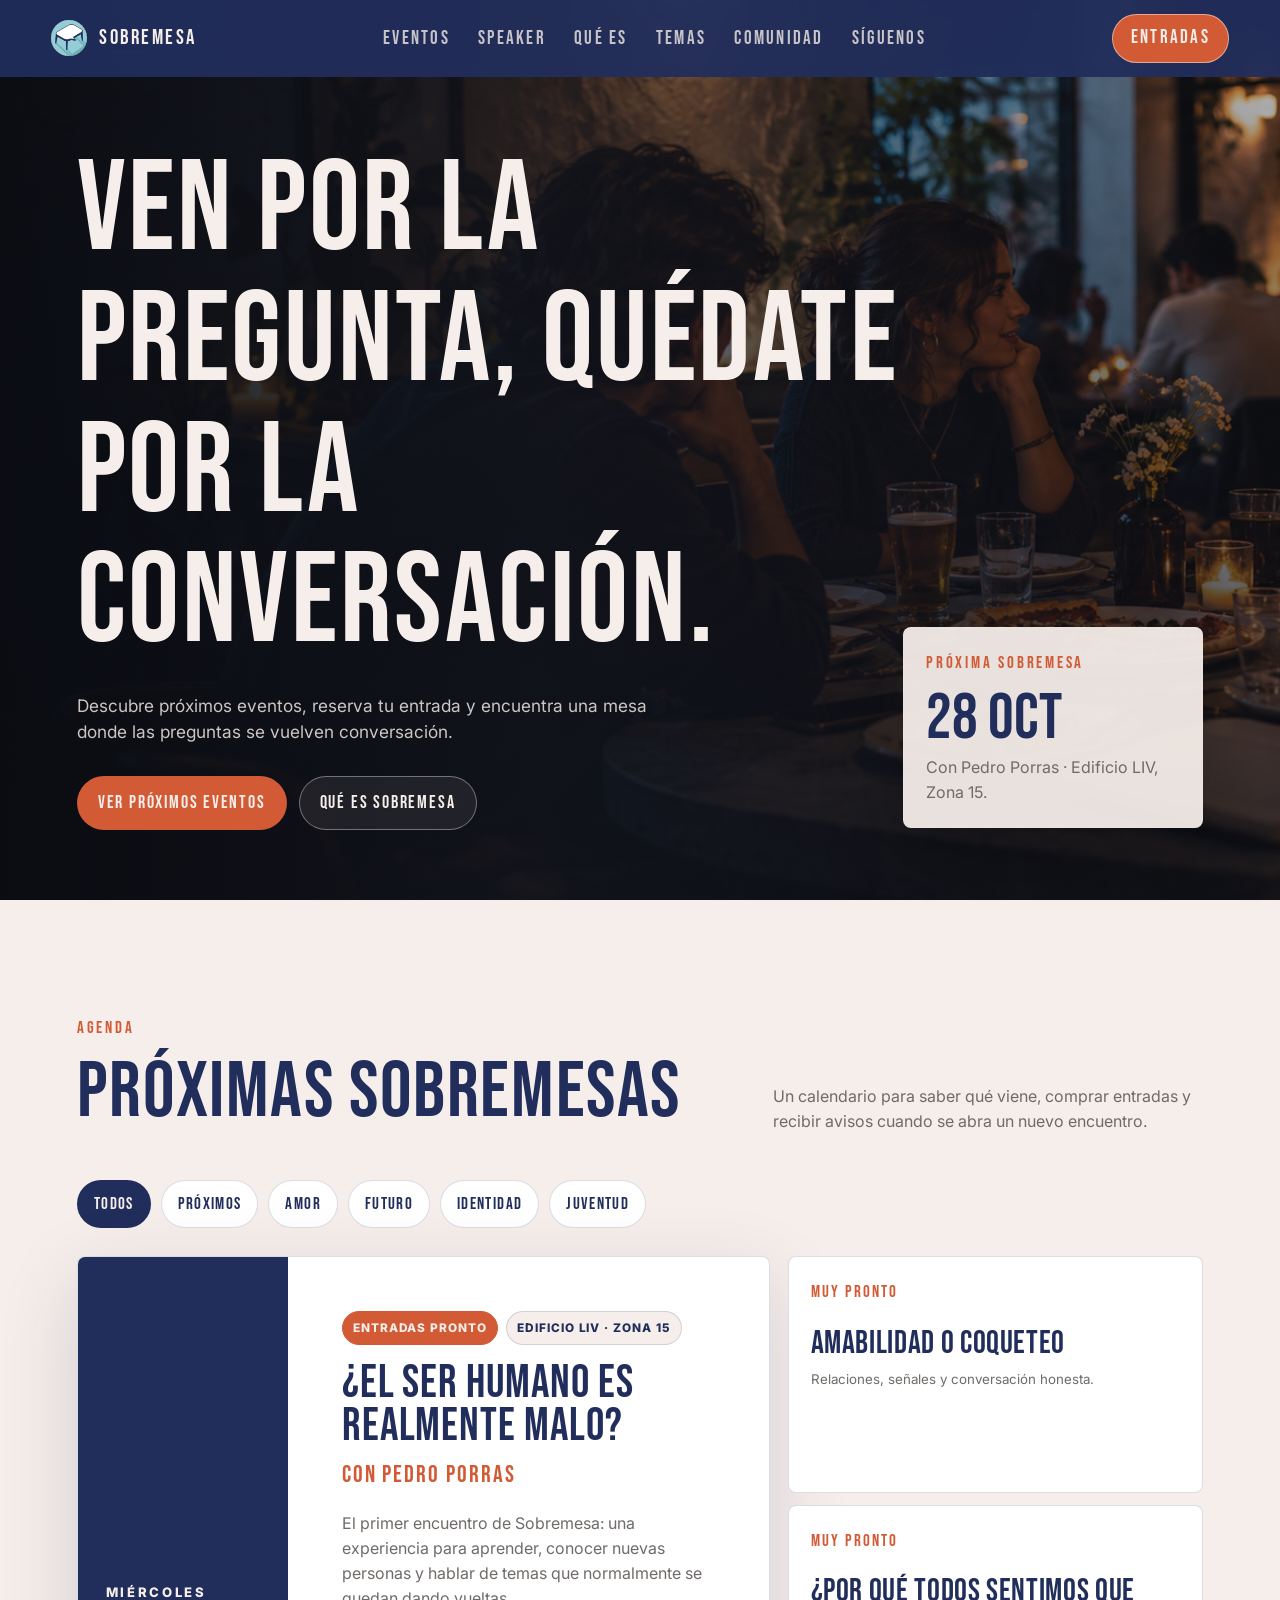
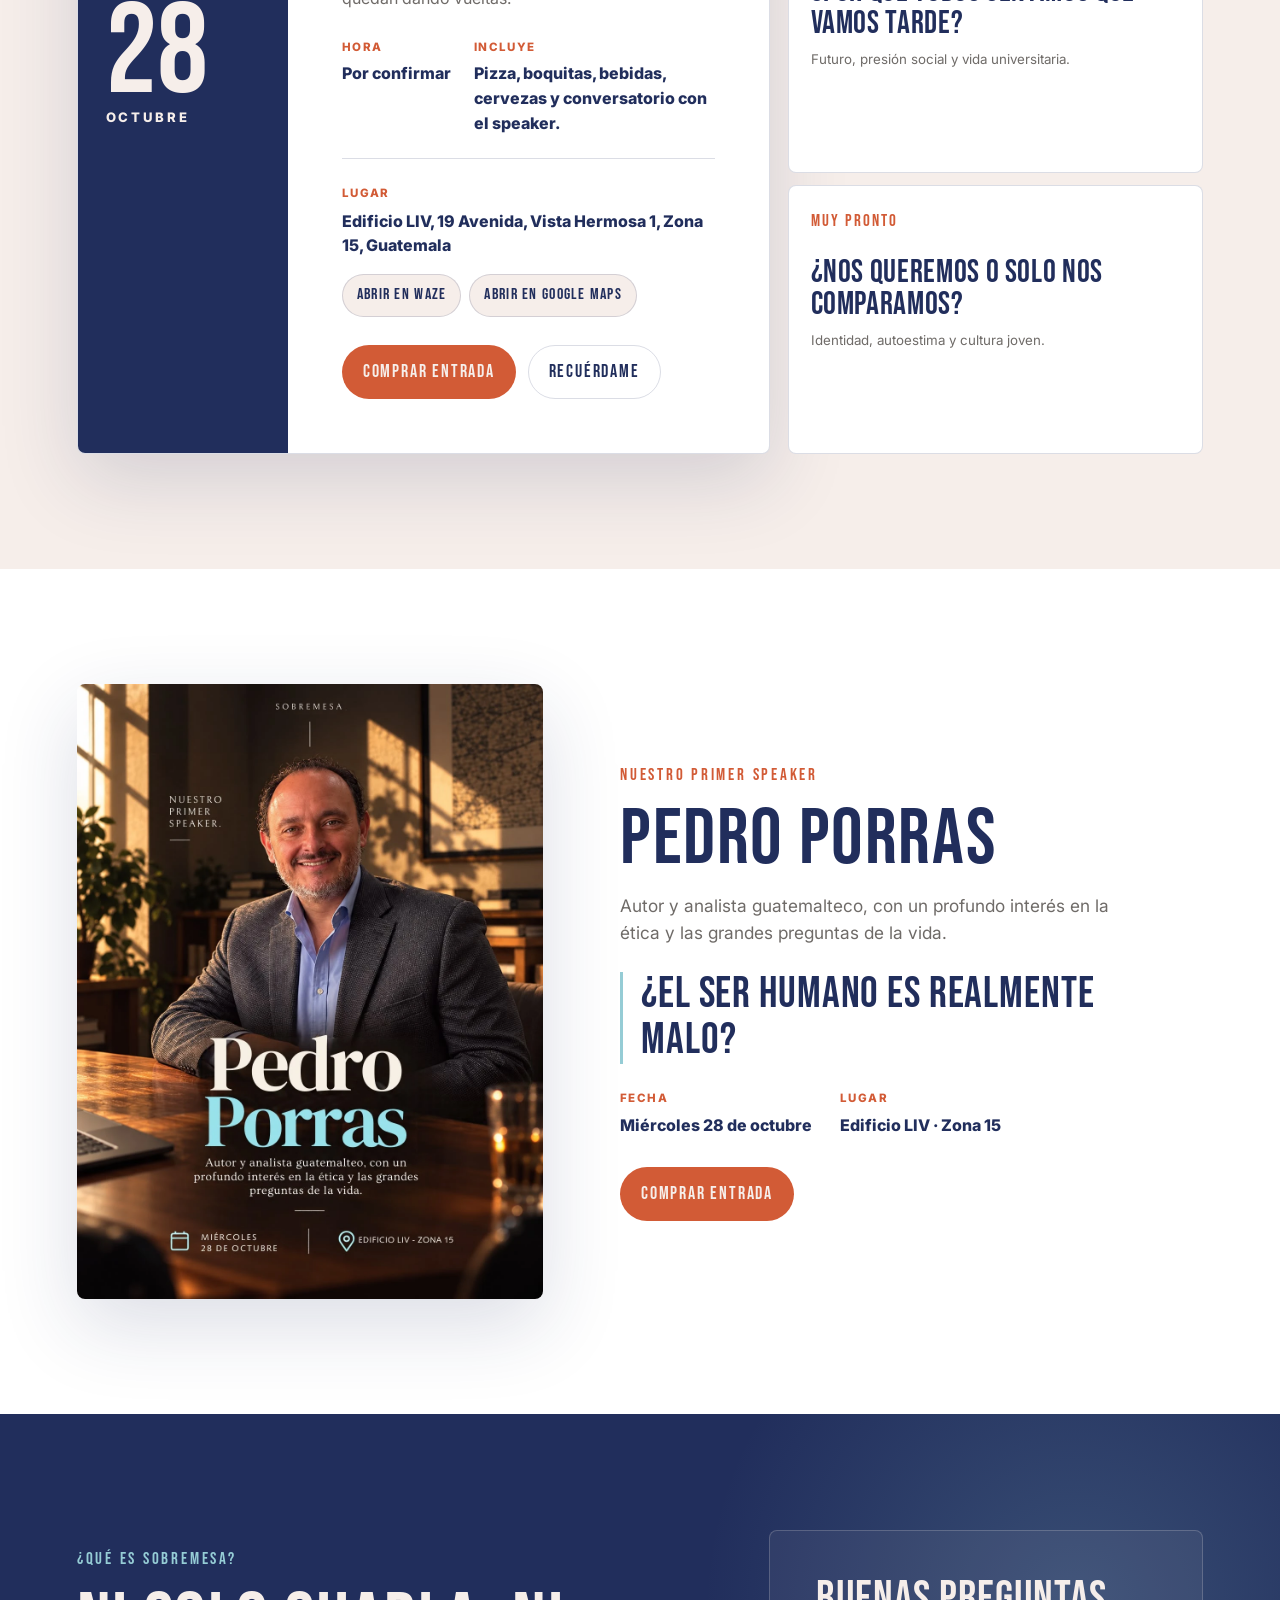
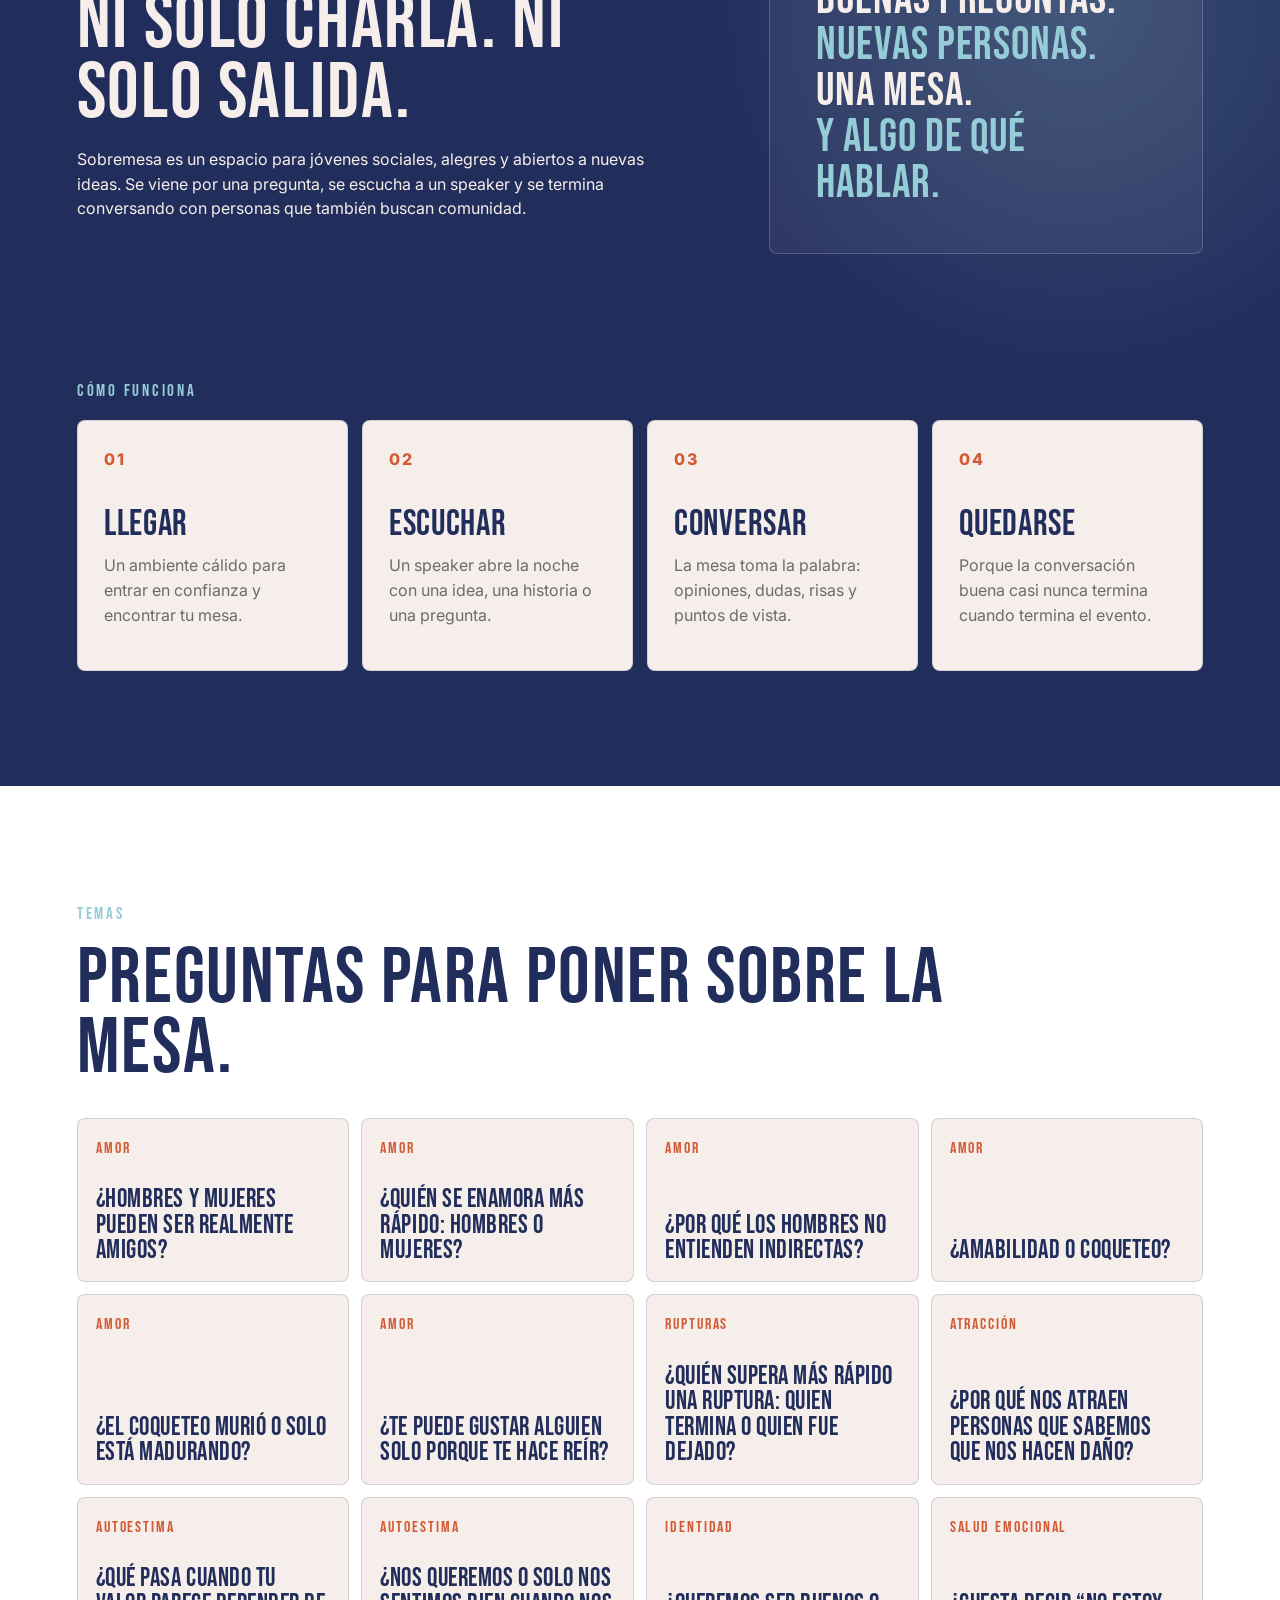
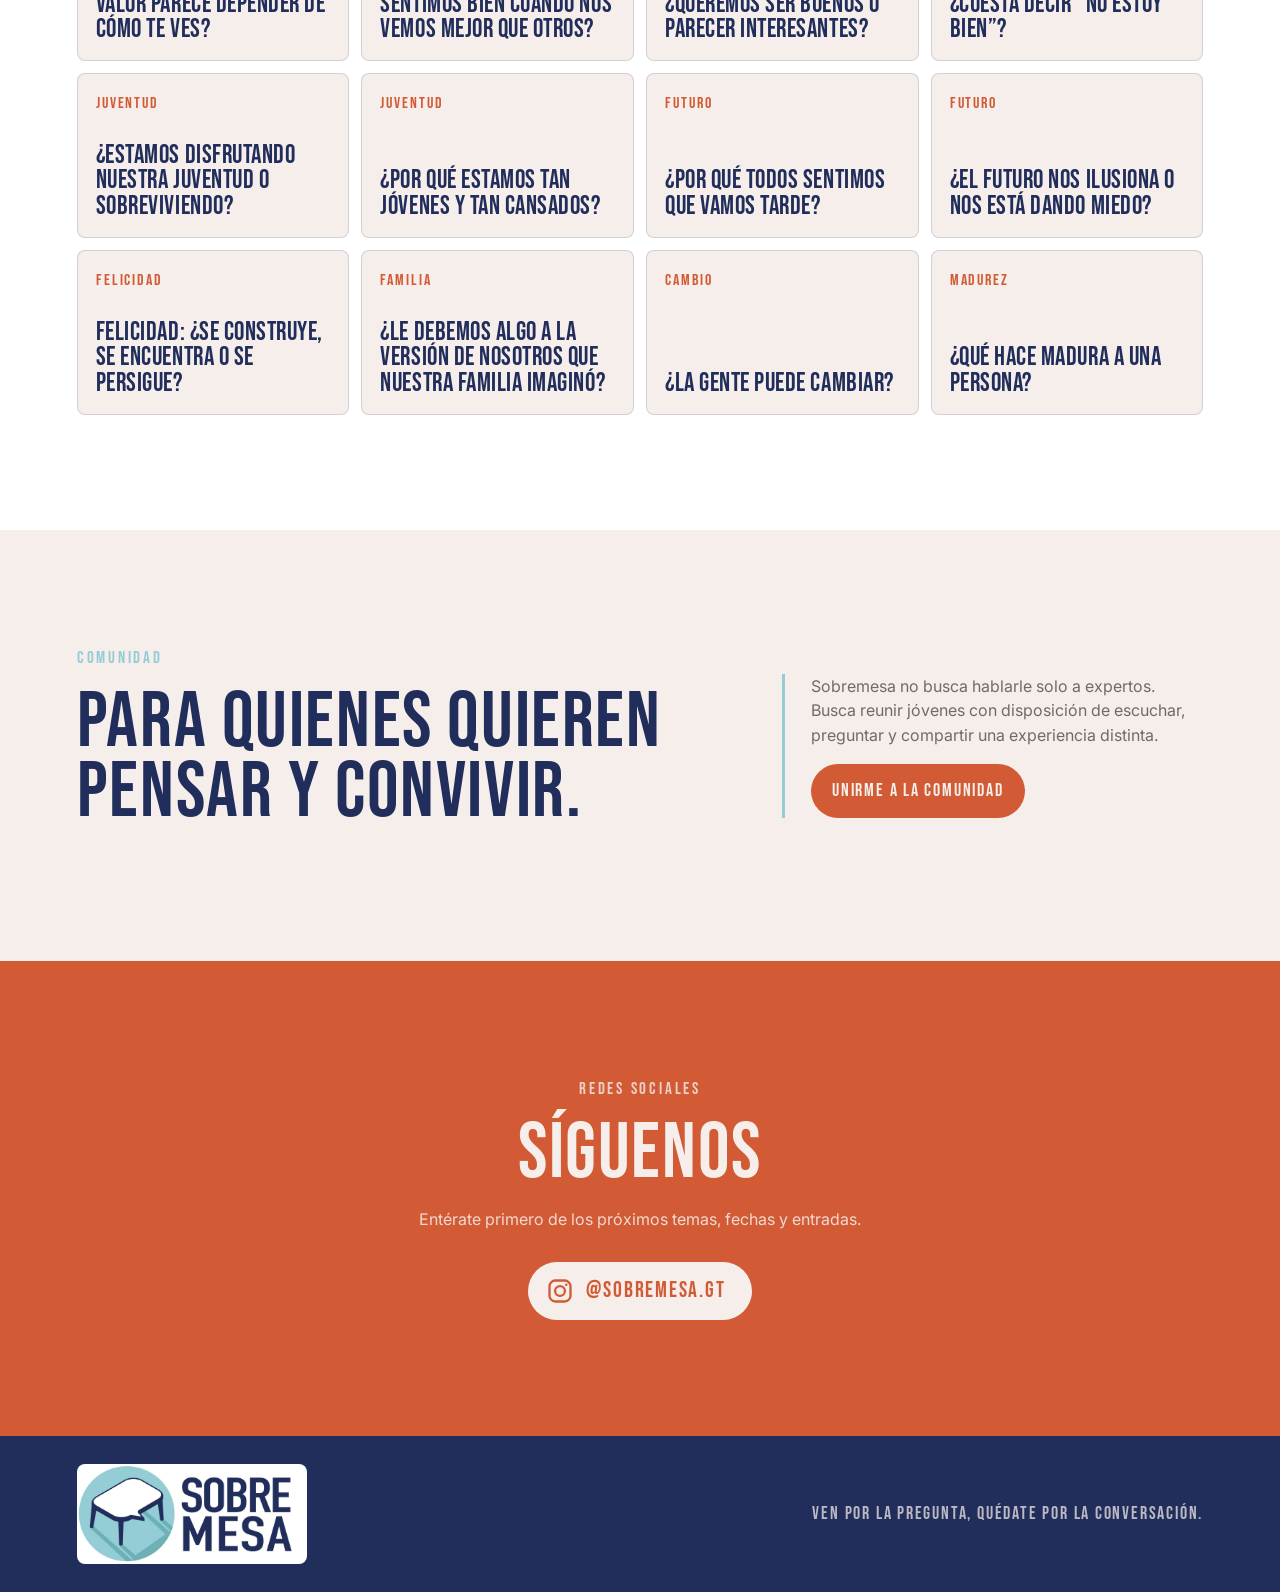
==== commit fdb6e5a8: "Tarjeta del evento: tema como titulo, hora, que incluye y como llegar - Titulo: El ser humano es rea" ====
--- a/index.html
+++ b/index.html
@@ -92,26 +92,33 @@
                 <span class="pill live">Entradas pronto</span>
                 <span class="pill">Edificio LIV · Zona 15</span>
               </div>
-              <h3>Una conversación que vale la pena.</h3>
+              <h3>¿El ser humano es realmente malo?</h3>
+              <p class="featured-speaker">con Pedro Porras</p>
               <p>
                 El primer encuentro de Sobremesa: una experiencia para aprender,
                 conocer nuevas personas y hablar de temas que normalmente se quedan
                 dando vueltas.
               </p>
-              <dl>
+              <dl class="event-facts">
                 <div>
-                  <dt>Tema</dt>
-                  <dd>¿El ser humano es realmente malo?</dd>
-                </div>
-                <div>
-                  <dt>Speaker</dt>
-                  <dd>Pedro Porras</dd>
+                  <dt>Hora</dt>
+                  <dd>Por confirmar</dd>
                 </div>
                 <div>
                   <dt>Incluye</dt>
-                  <dd>Charla, conversación y convivencia</dd>
+                  <dd>Pizza, boquitas, bebidas, cervezas y conversatorio con el speaker.</dd>
                 </div>
               </dl>
+              <div class="event-location">
+                <div>
+                  <span class="location-label">Lugar</span>
+                  <p>Edificio LIV, 19 Avenida, Vista Hermosa 1, Zona 15, Guatemala</p>
+                </div>
+                <div class="map-links">
+                  <a class="map-link" href="https://waze.com/ul/h9fxehbd4c" target="_blank" rel="noopener">Abrir en Waze</a>
+                  <a class="map-link" href="https://www.google.com/maps/search/?api=1&amp;query=Edificio+LIV+19+Avenida+Vista+Hermosa+1+Zona+15+Guatemala" target="_blank" rel="noopener">Abrir en Google Maps</a>
+                </div>
+              </div>
               <div class="event-actions">
                 <a class="button primary" href="https://forms.gle/3Y9qict5Uz8WKZyf7" target="_blank" rel="noopener">Comprar entrada</a>
                 <a class="button outline" href="#">Recuérdame</a>
--- a/styles.css
+++ b/styles.css
@@ -434,6 +434,66 @@
   font-weight: 800;
 }
 
+.featured-copy .featured-speaker {
+  margin: -4px 0 18px;
+  color: var(--terra);
+  font-family: "Bebas Neue", Inter, sans-serif;
+  font-size: 1.5rem;
+  letter-spacing: 0.08em;
+}
+
+.featured-copy .event-facts {
+  grid-template-columns: minmax(120px, 0.5fr) minmax(0, 1.5fr);
+  margin-bottom: 22px;
+}
+
+.event-location {
+  display: flex;
+  flex-wrap: wrap;
+  align-items: center;
+  justify-content: space-between;
+  gap: 16px;
+  margin-bottom: 28px;
+  border-top: 1px solid var(--line);
+  padding-top: 20px;
+}
+
+.location-label {
+  color: var(--terra);
+  font-size: 0.72rem;
+  font-weight: 800;
+  letter-spacing: 0.12em;
+  text-transform: uppercase;
+}
+
+.featured-copy .event-location p {
+  margin: 5px 0 0;
+  color: var(--navy);
+  font-weight: 800;
+}
+
+.map-links {
+  display: flex;
+  flex-wrap: wrap;
+  gap: 8px;
+}
+
+.map-link {
+  border: 1px solid var(--line);
+  border-radius: 999px;
+  padding: 8px 14px;
+  color: var(--navy);
+  background: var(--cream);
+  font-family: "Bebas Neue", Inter, sans-serif;
+  font-size: 1rem;
+  letter-spacing: 0.08em;
+  transition: transform 180ms ease;
+}
+
+.map-link:hover {
+  transform: translateY(-2px);
+}
+
 .event-list {
   display: grid;
   gap: 12px;
@@ -776,7 +836,8 @@
     min-height: 180px;
   }
 
-  .featured-copy dl {
+  .featured-copy dl,
+  .featured-copy .event-facts {
     grid-template-columns: 1fr;
   }
 }
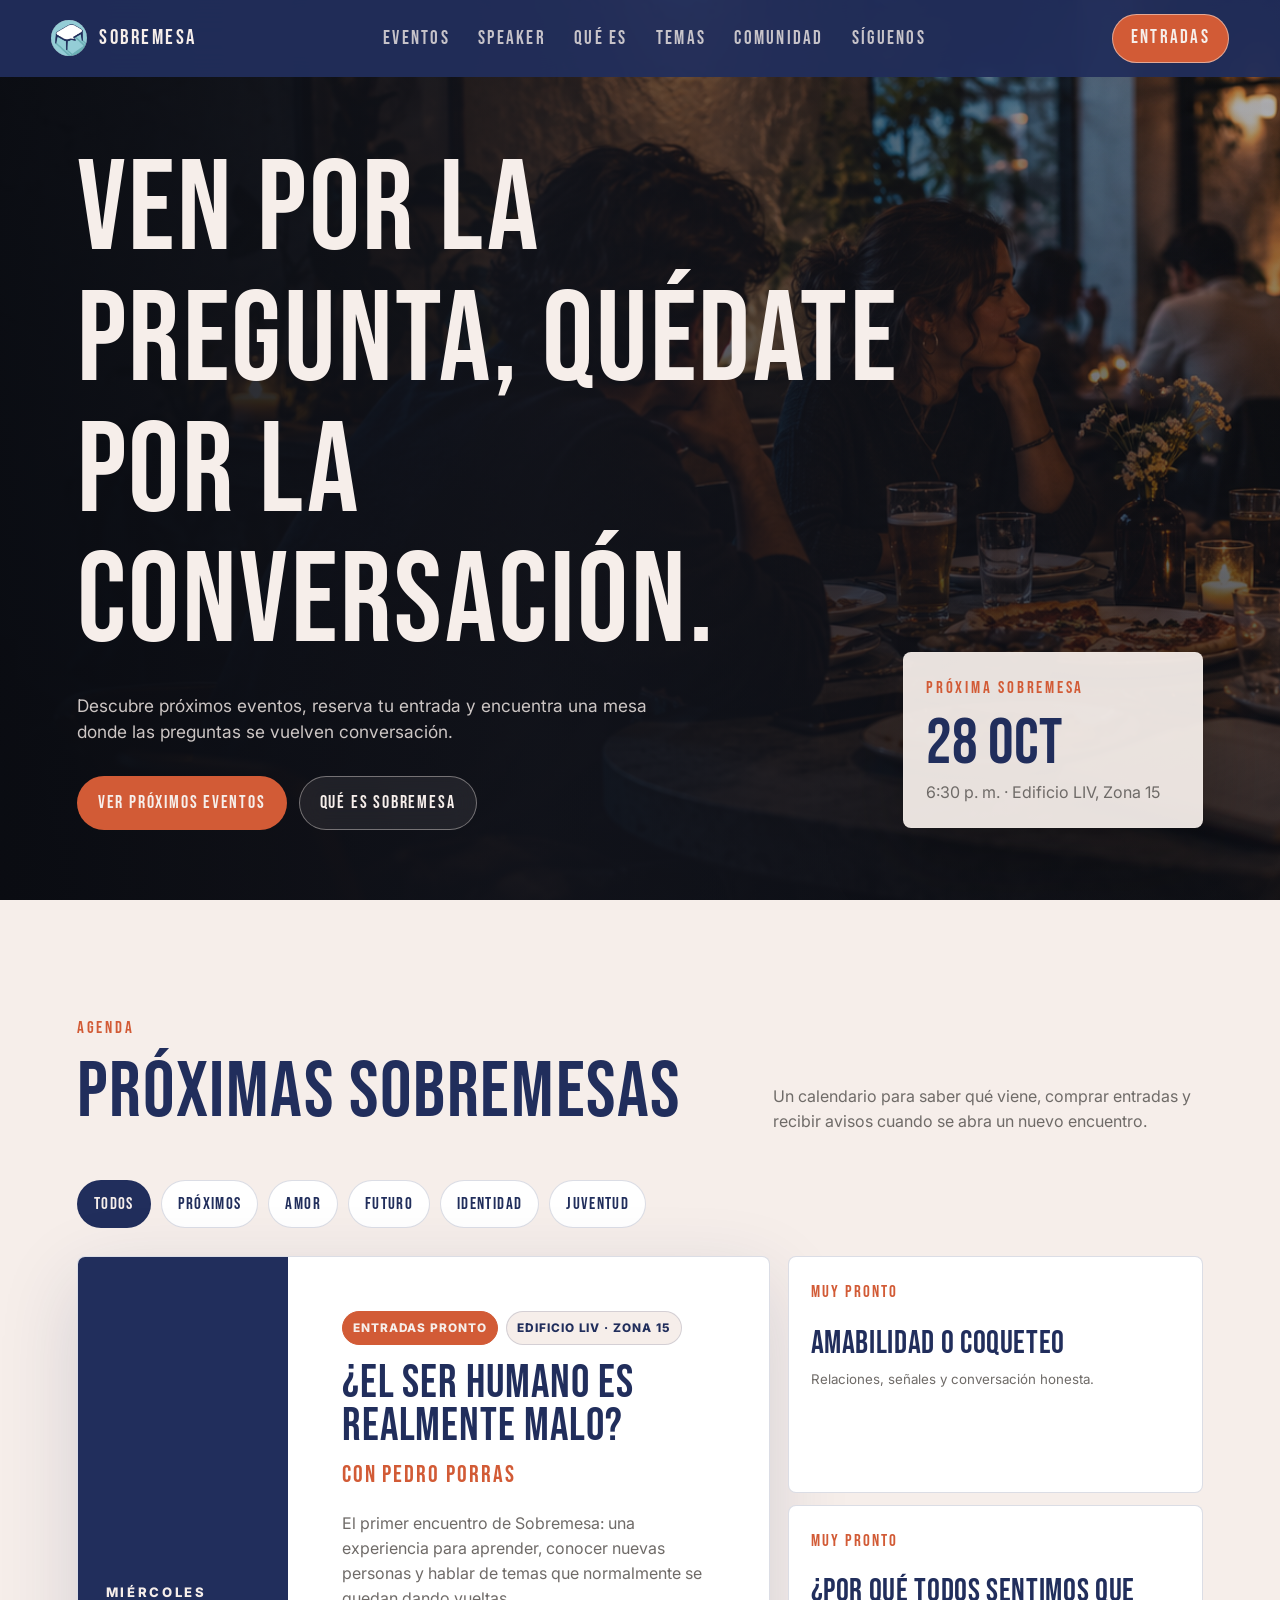
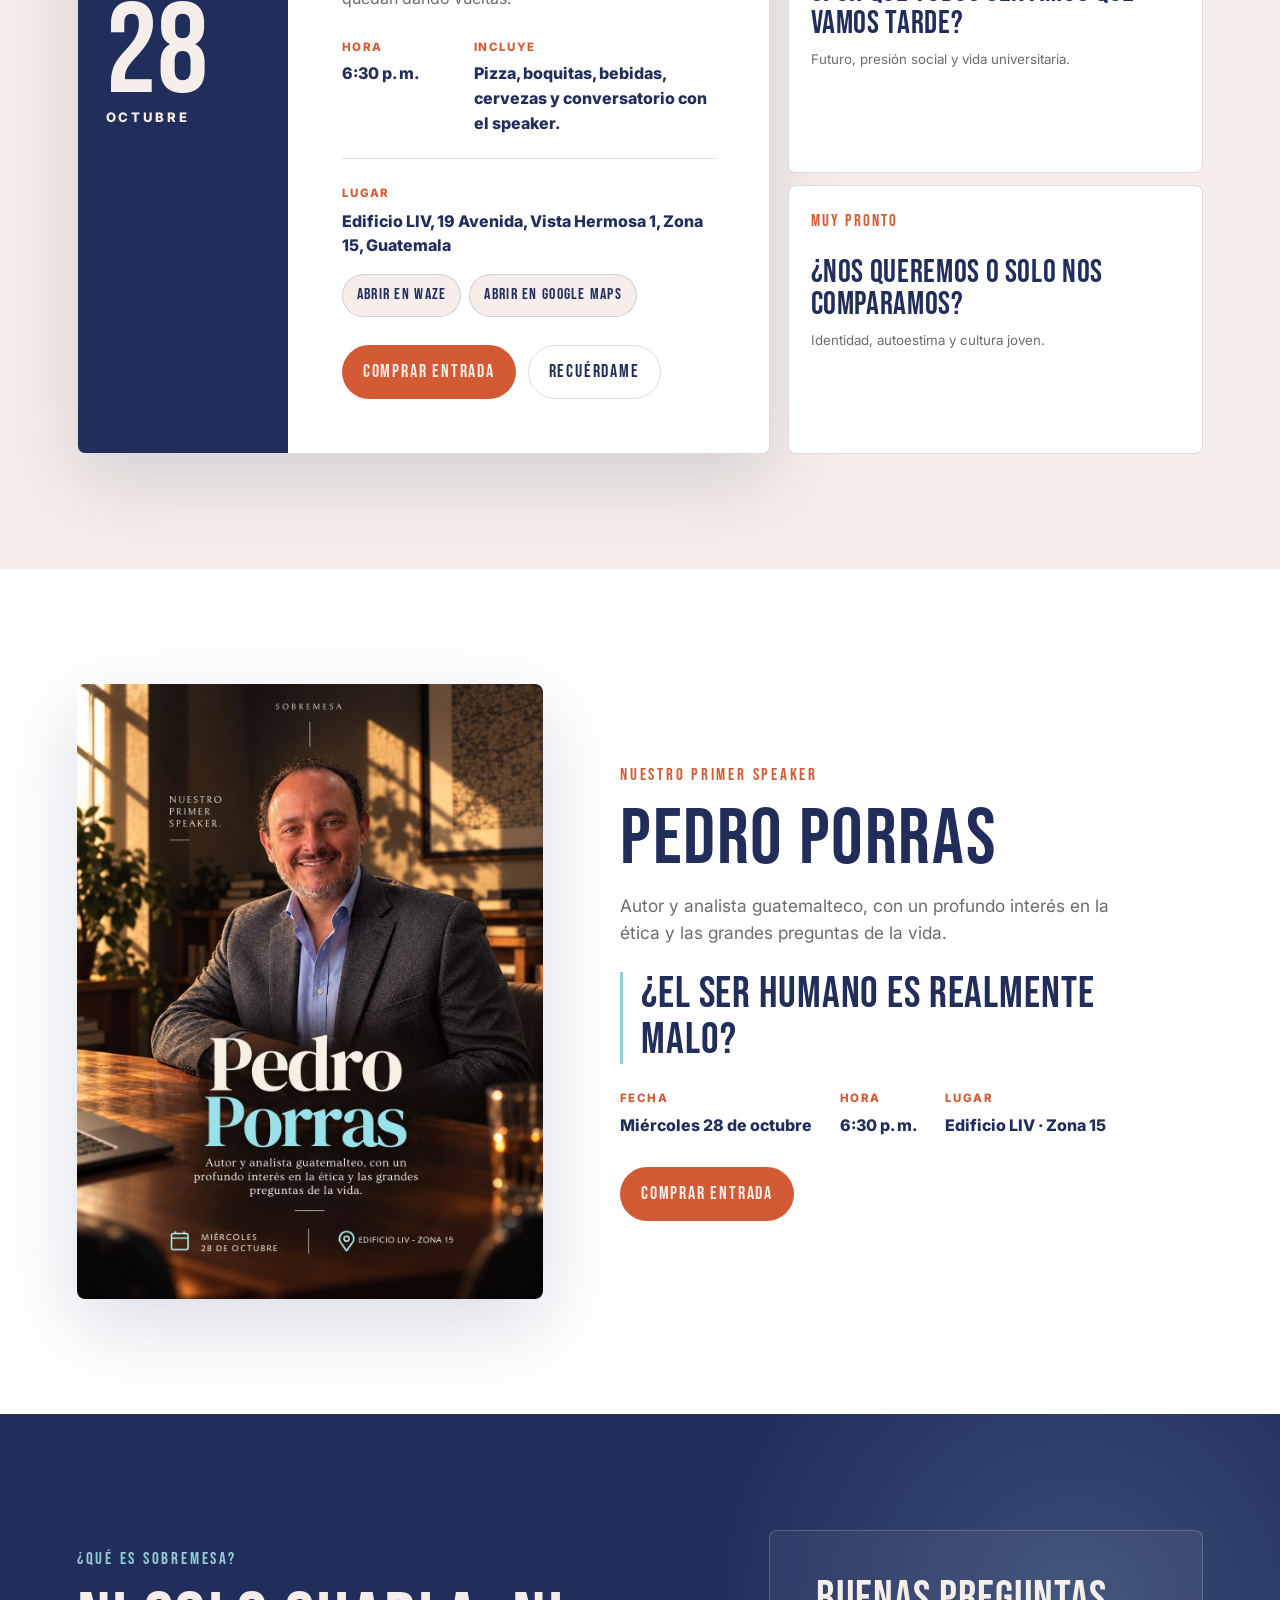
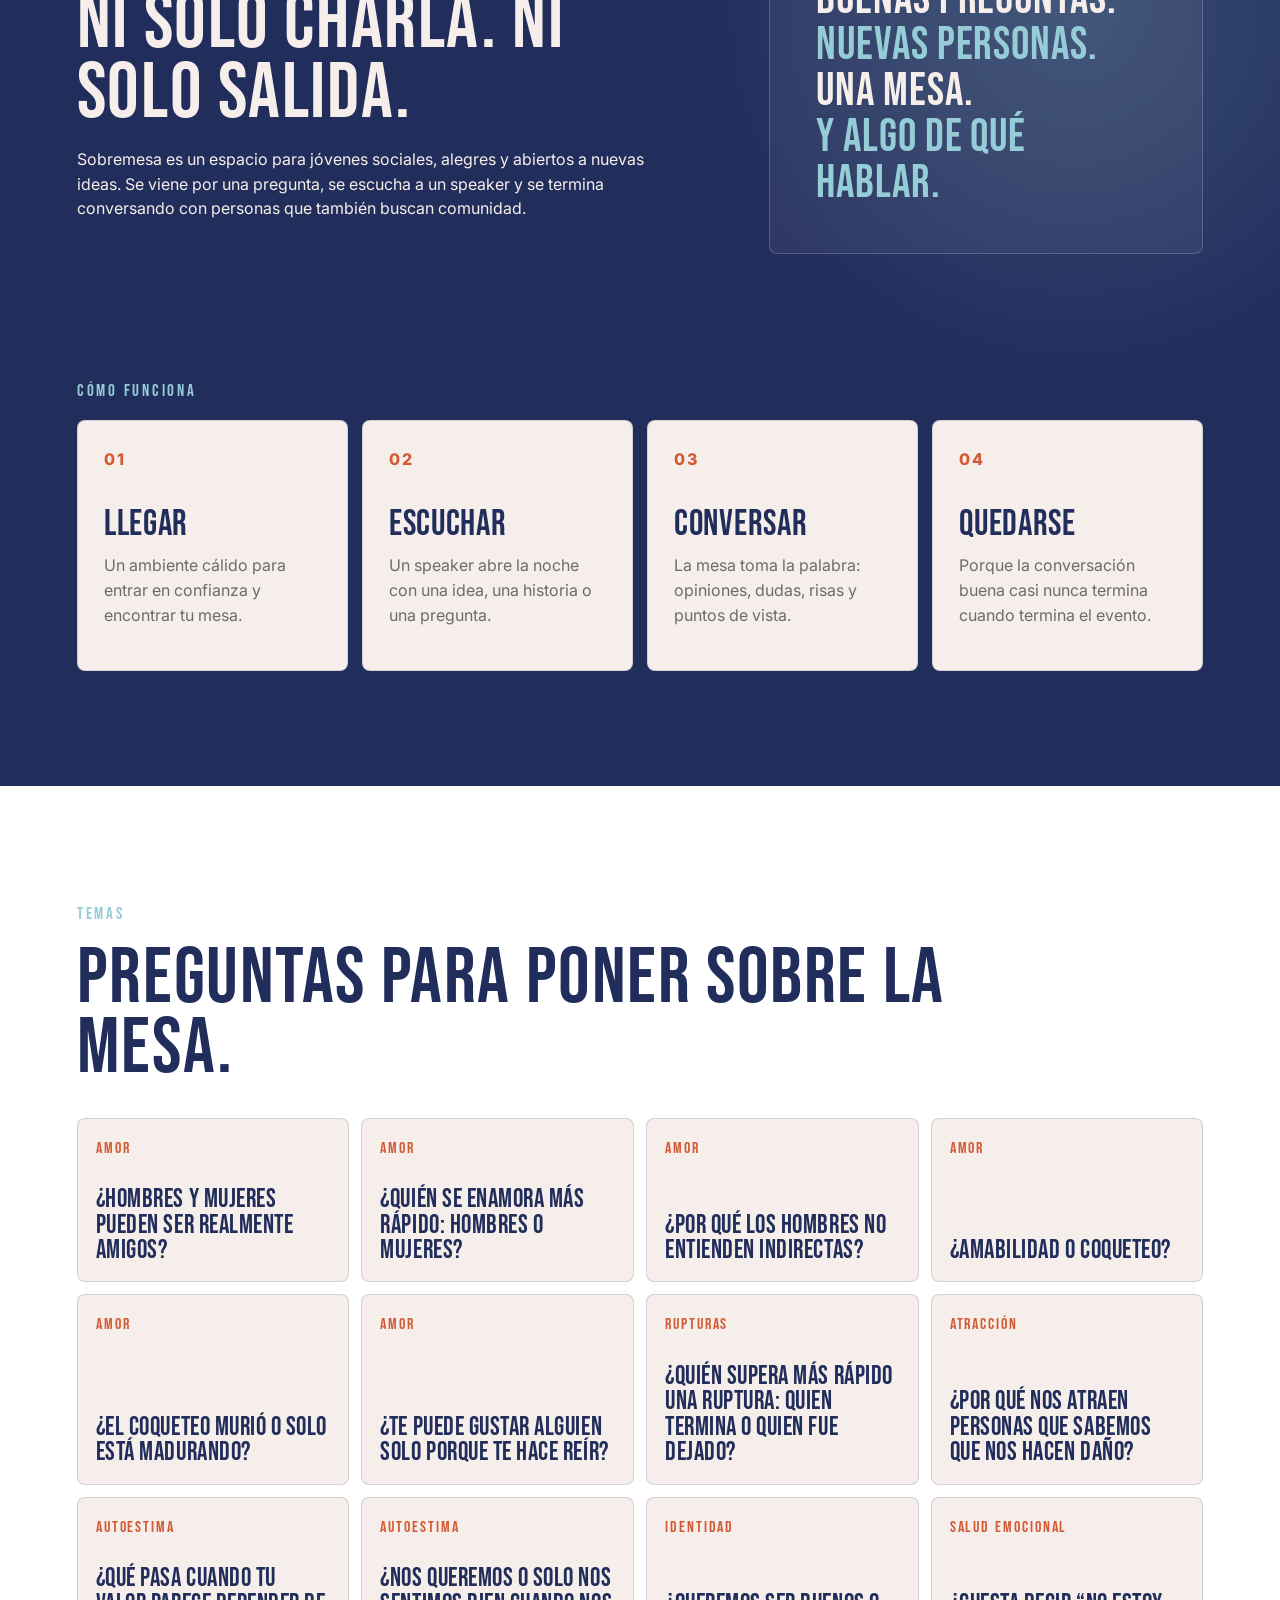
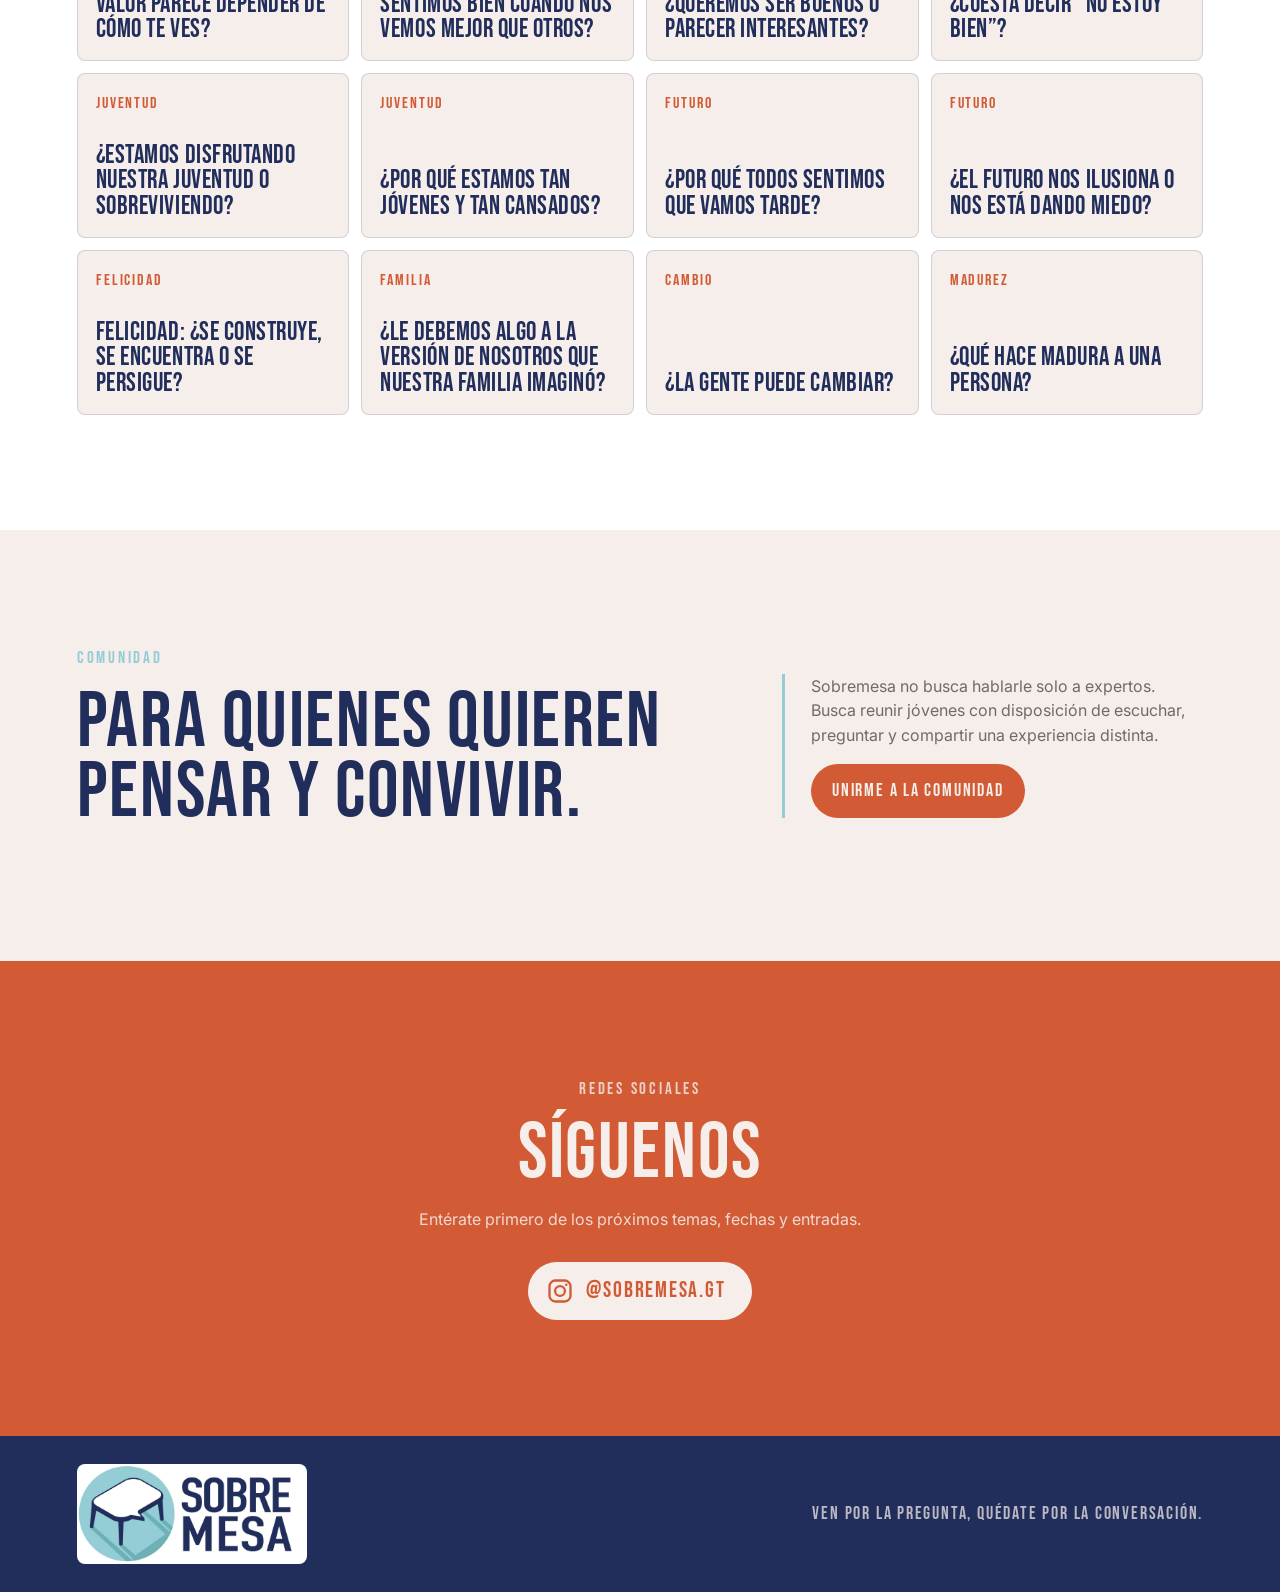
==== commit 37978dc7: "Hora del evento: 6:30 p. m. Co-Authored-By: Claude Opus 5.5 <noreply@anthropic.com>" ====
--- a/index.html
+++ b/index.html
@@ -55,7 +55,7 @@
         <aside class="hero-card" aria-label="Primer evento destacado">
           <span>Próxima Sobremesa</span>
           <strong>28 OCT</strong>
-          <p>Con Pedro Porras · Edificio LIV, Zona 15.</p>
+          <p>6:30 p. m. · Edificio LIV, Zona 15</p>
         </aside>
       </section>
 
@@ -102,7 +102,7 @@
               <dl class="event-facts">
                 <div>
                   <dt>Hora</dt>
-                  <dd>Por confirmar</dd>
+                  <dd>6:30 p. m.</dd>
                 </div>
                 <div>
                   <dt>Incluye</dt>
@@ -168,6 +168,10 @@
             <div>
               <dt>Fecha</dt>
               <dd>Miércoles 28 de octubre</dd>
+            </div>
+            <div>
+              <dt>Hora</dt>
+              <dd>6:30 p. m.</dd>
             </div>
             <div>
               <dt>Lugar</dt>
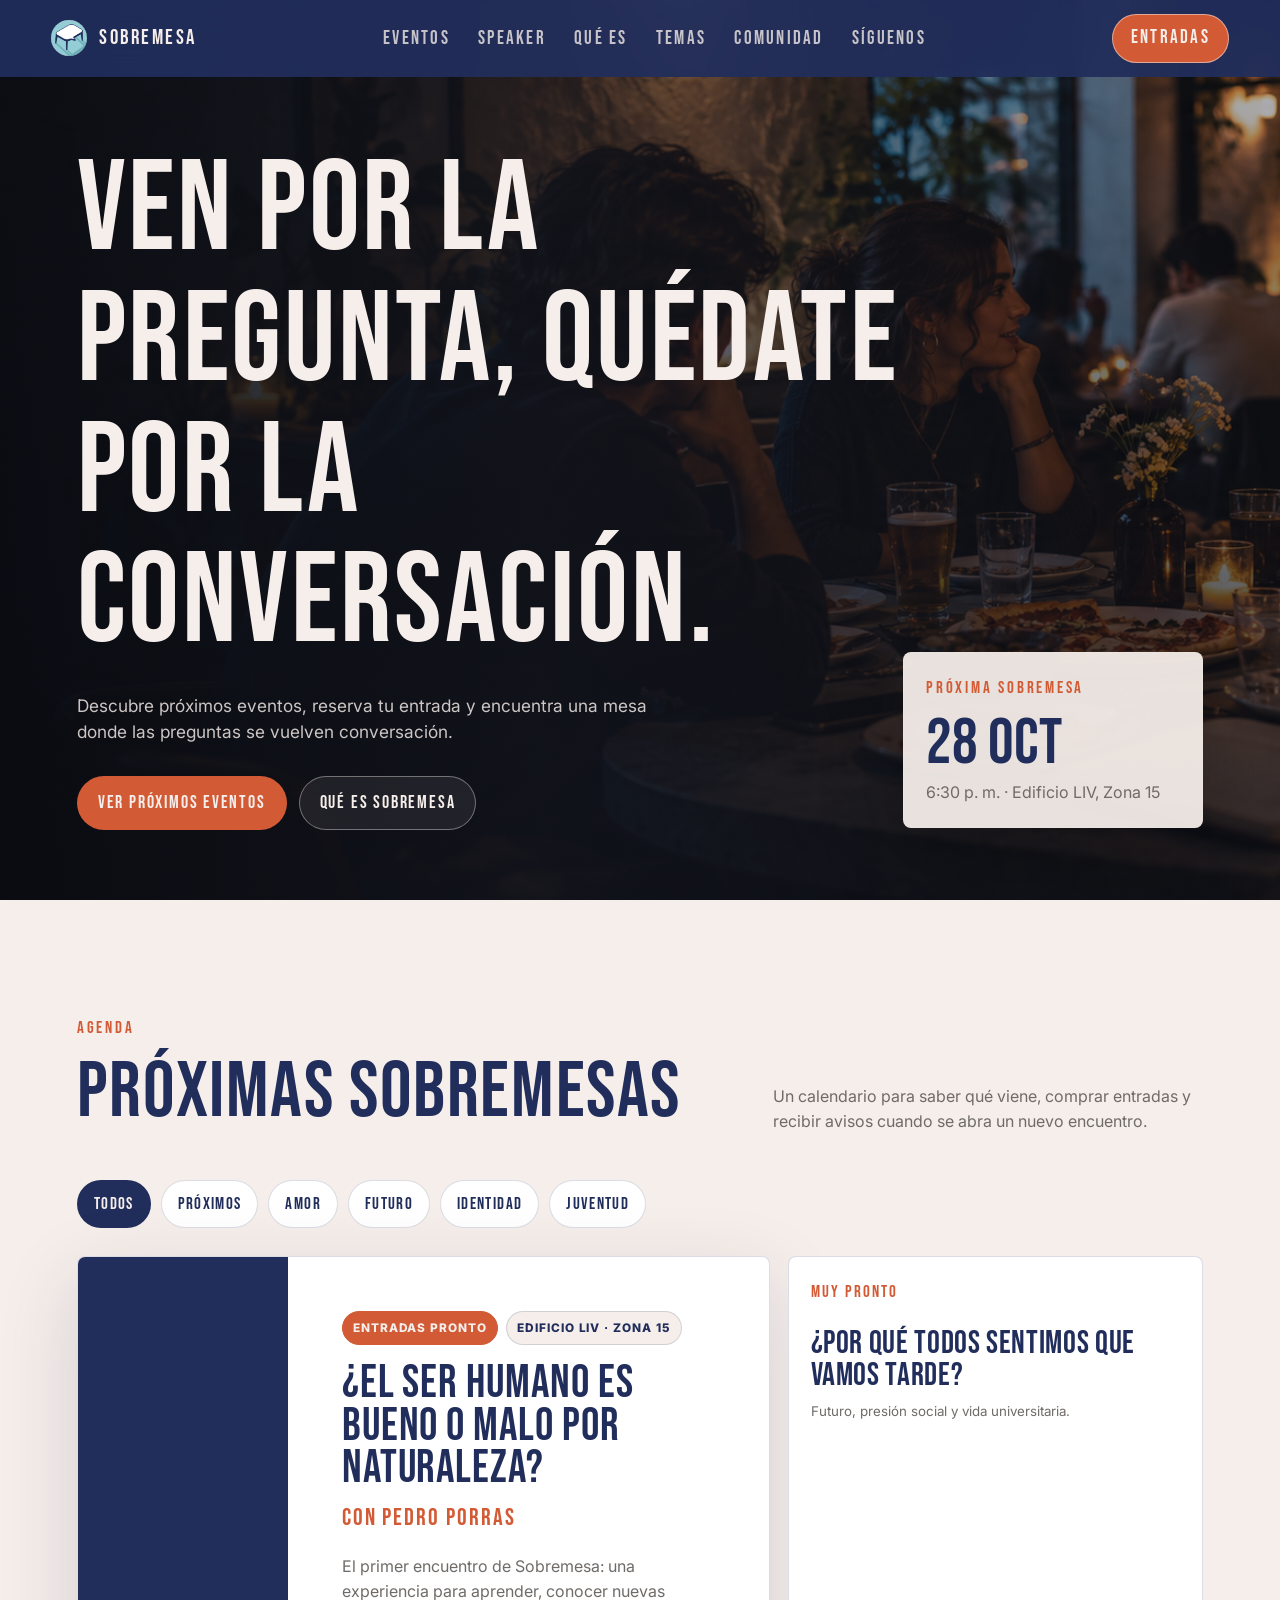
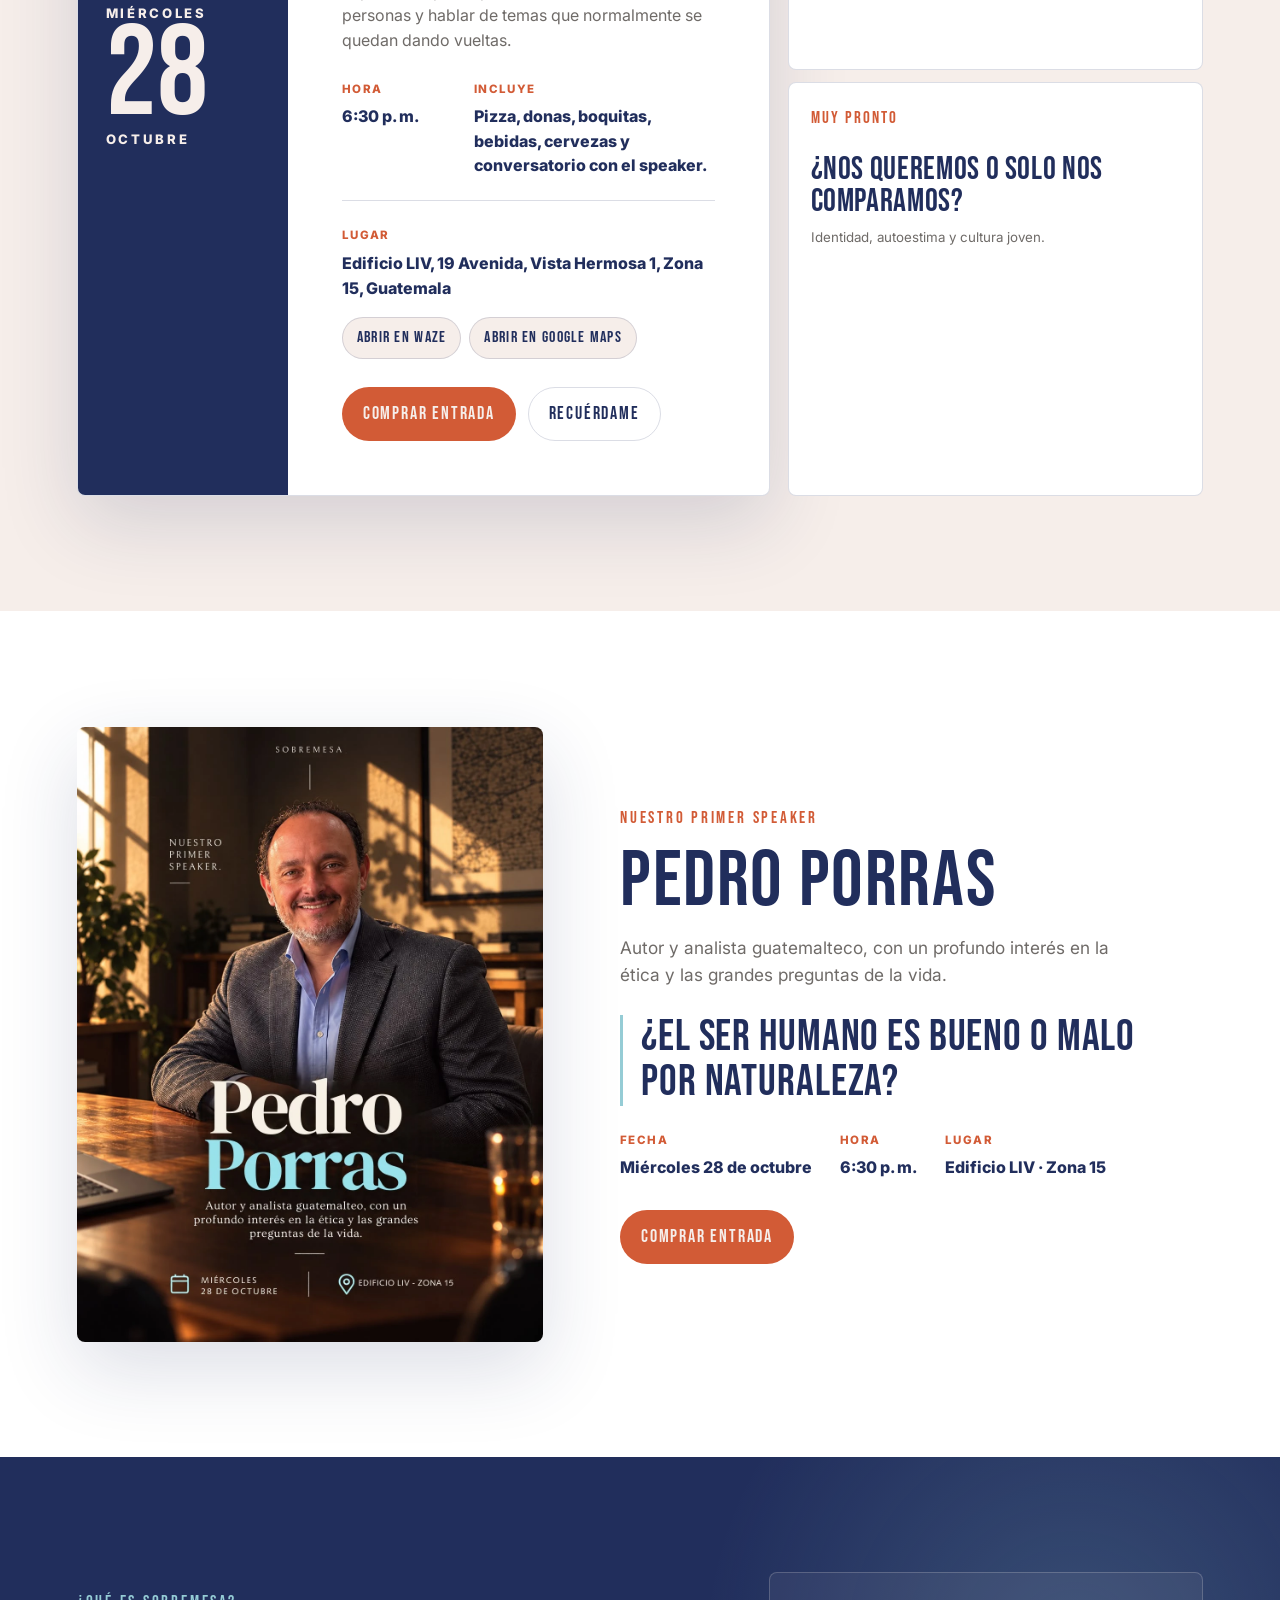
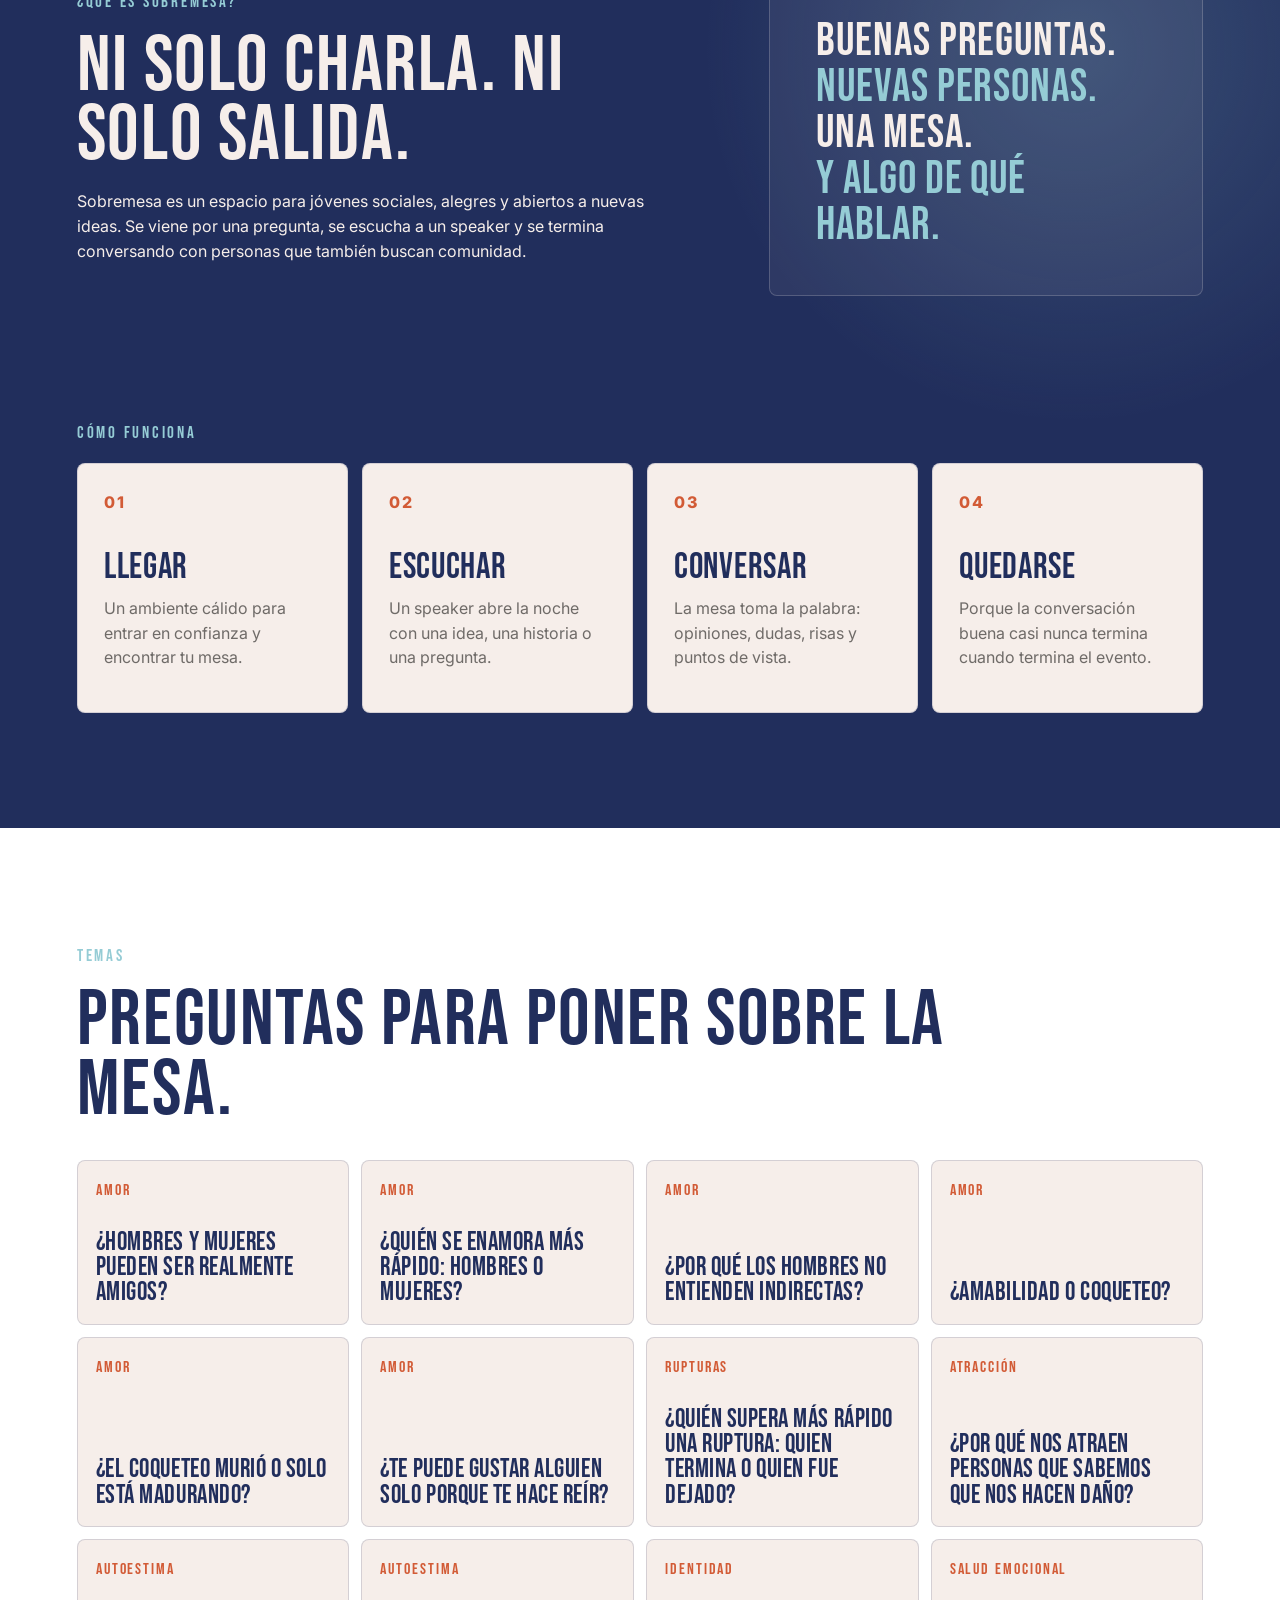
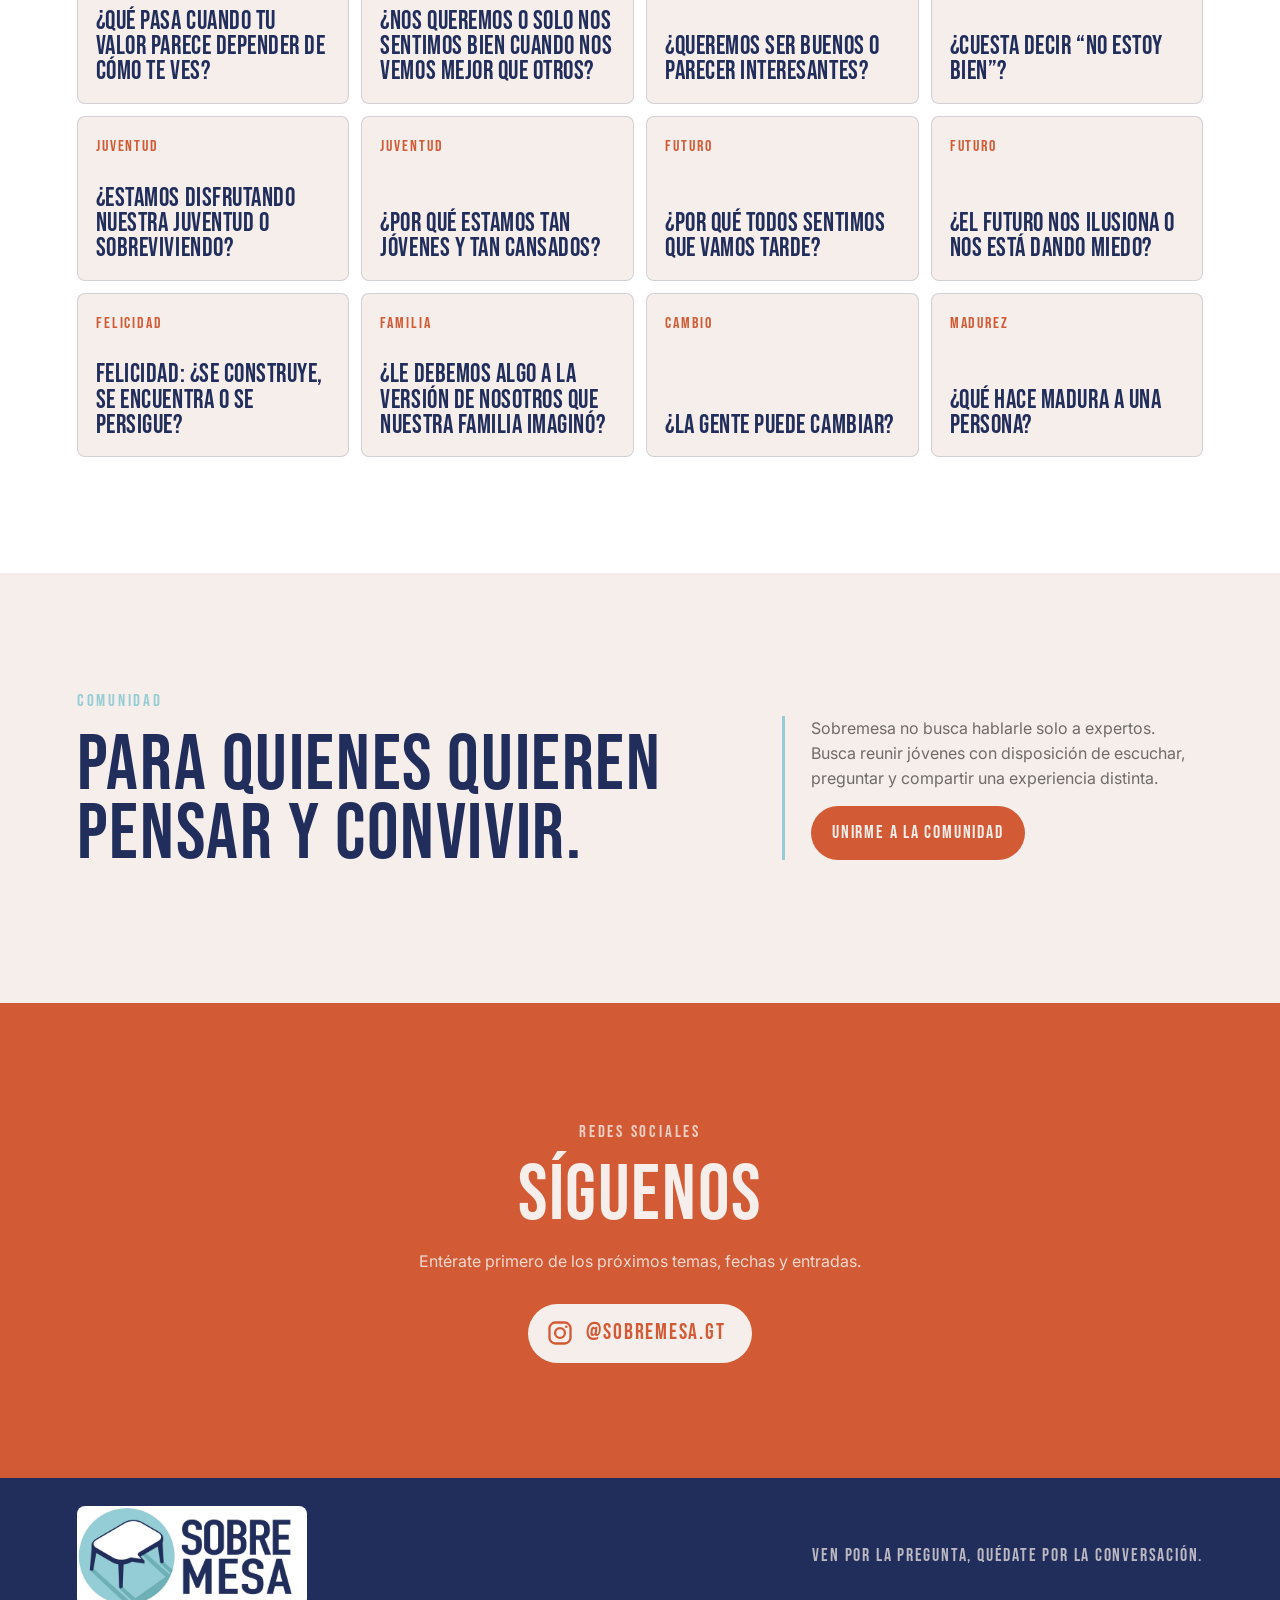
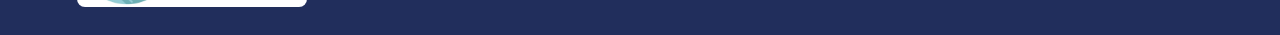
==== commit 5063c76f: "Nueva pregunta del conversatorio, quitar Amabilidad o coqueteo, agregar donas - Pregunta: El ser hum" ====
--- a/index.html
+++ b/index.html
@@ -80,6 +80,8 @@
           <button class="filter" type="button" data-filter="juventud">Juventud</button>
         </div>
 
+        <p class="events-empty" hidden>Pronto habrá eventos de este tema.</p>
+
         <div class="event-layout">
           <article class="featured-event" data-tags="proximo juventud futuro">
             <div class="calendar-block">
@@ -92,7 +94,7 @@
                 <span class="pill live">Entradas pronto</span>
                 <span class="pill">Edificio LIV · Zona 15</span>
               </div>
-              <h3>¿El ser humano es realmente malo?</h3>
+              <h3>¿El ser humano es bueno o malo por naturaleza?</h3>
               <p class="featured-speaker">con Pedro Porras</p>
               <p>
                 El primer encuentro de Sobremesa: una experiencia para aprender,
@@ -106,7 +108,7 @@
                 </div>
                 <div>
                   <dt>Incluye</dt>
-                  <dd>Pizza, boquitas, bebidas, cervezas y conversatorio con el speaker.</dd>
+                  <dd>Pizza, donas, boquitas, bebidas, cervezas y conversatorio con el speaker.</dd>
                 </div>
               </dl>
               <div class="event-location">
@@ -127,11 +129,6 @@
           </article>
 
           <div class="event-list" aria-label="Más eventos">
-            <article class="mini-event" data-tags="proximo amor juventud">
-              <span class="mini-date">Muy pronto</span>
-              <p>Amabilidad o coqueteo</p>
-              <small>Relaciones, señales y conversación honesta.</small>
-            </article>
             <article class="mini-event" data-tags="proximo futuro identidad">
               <span class="mini-date">Muy pronto</span>
               <p>¿Por qué todos sentimos que vamos tarde?</p>
@@ -163,7 +160,7 @@
             Autor y analista guatemalteco, con un profundo interés en la ética y
             las grandes preguntas de la vida.
           </p>
-          <p class="speaker-question">¿El ser humano es realmente malo?</p>
+          <p class="speaker-question">¿El ser humano es bueno o malo por naturaleza?</p>
           <dl class="speaker-facts">
             <div>
               <dt>Fecha</dt>
--- a/styles.css
+++ b/styles.css
@@ -337,6 +337,16 @@
   background: var(--navy);
 }
 
+.events-empty {
+  margin: 0 0 18px;
+  border: 1px dashed var(--line);
+  border-radius: var(--radius);
+  padding: 22px;
+  color: var(--muted);
+  background: var(--white);
+  font-weight: 600;
+}
+
 .event-layout {
   display: grid;
   grid-template-columns: minmax(0, 1.25fr) minmax(280px, 0.75fr);
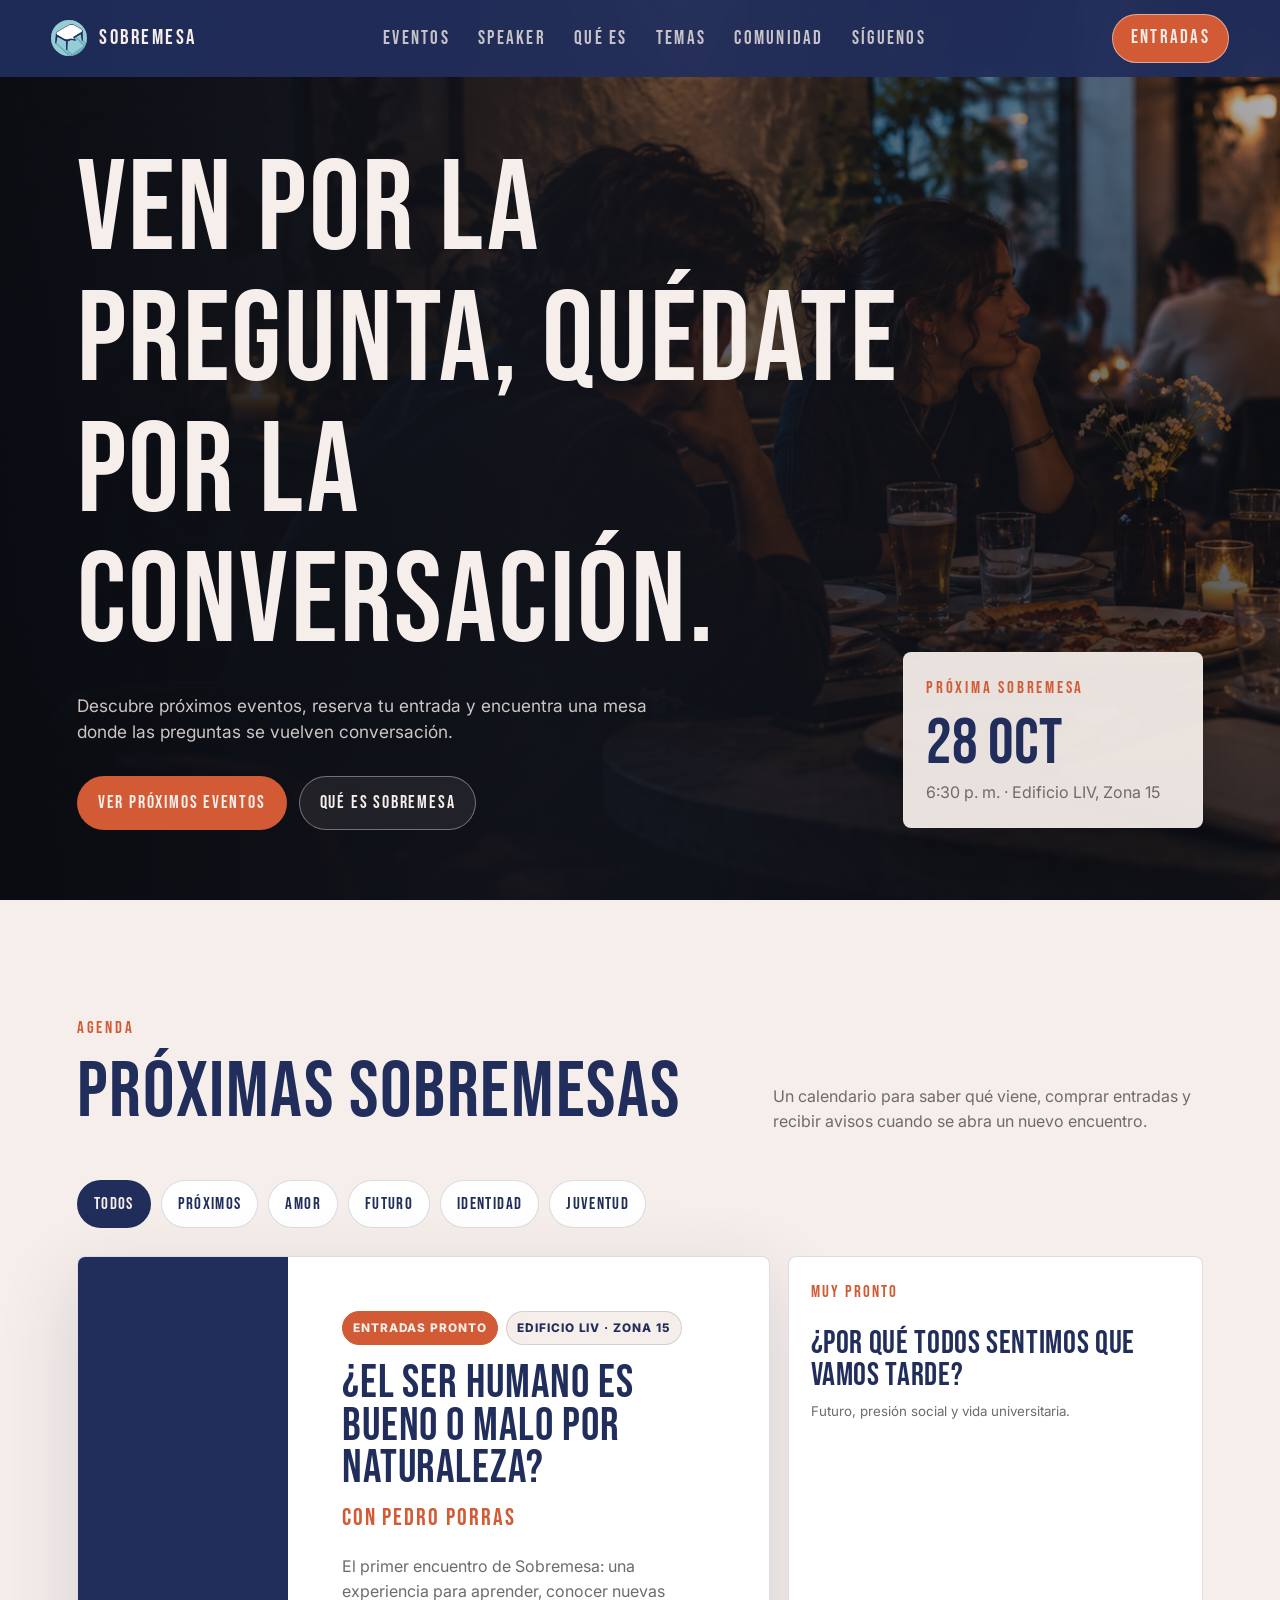
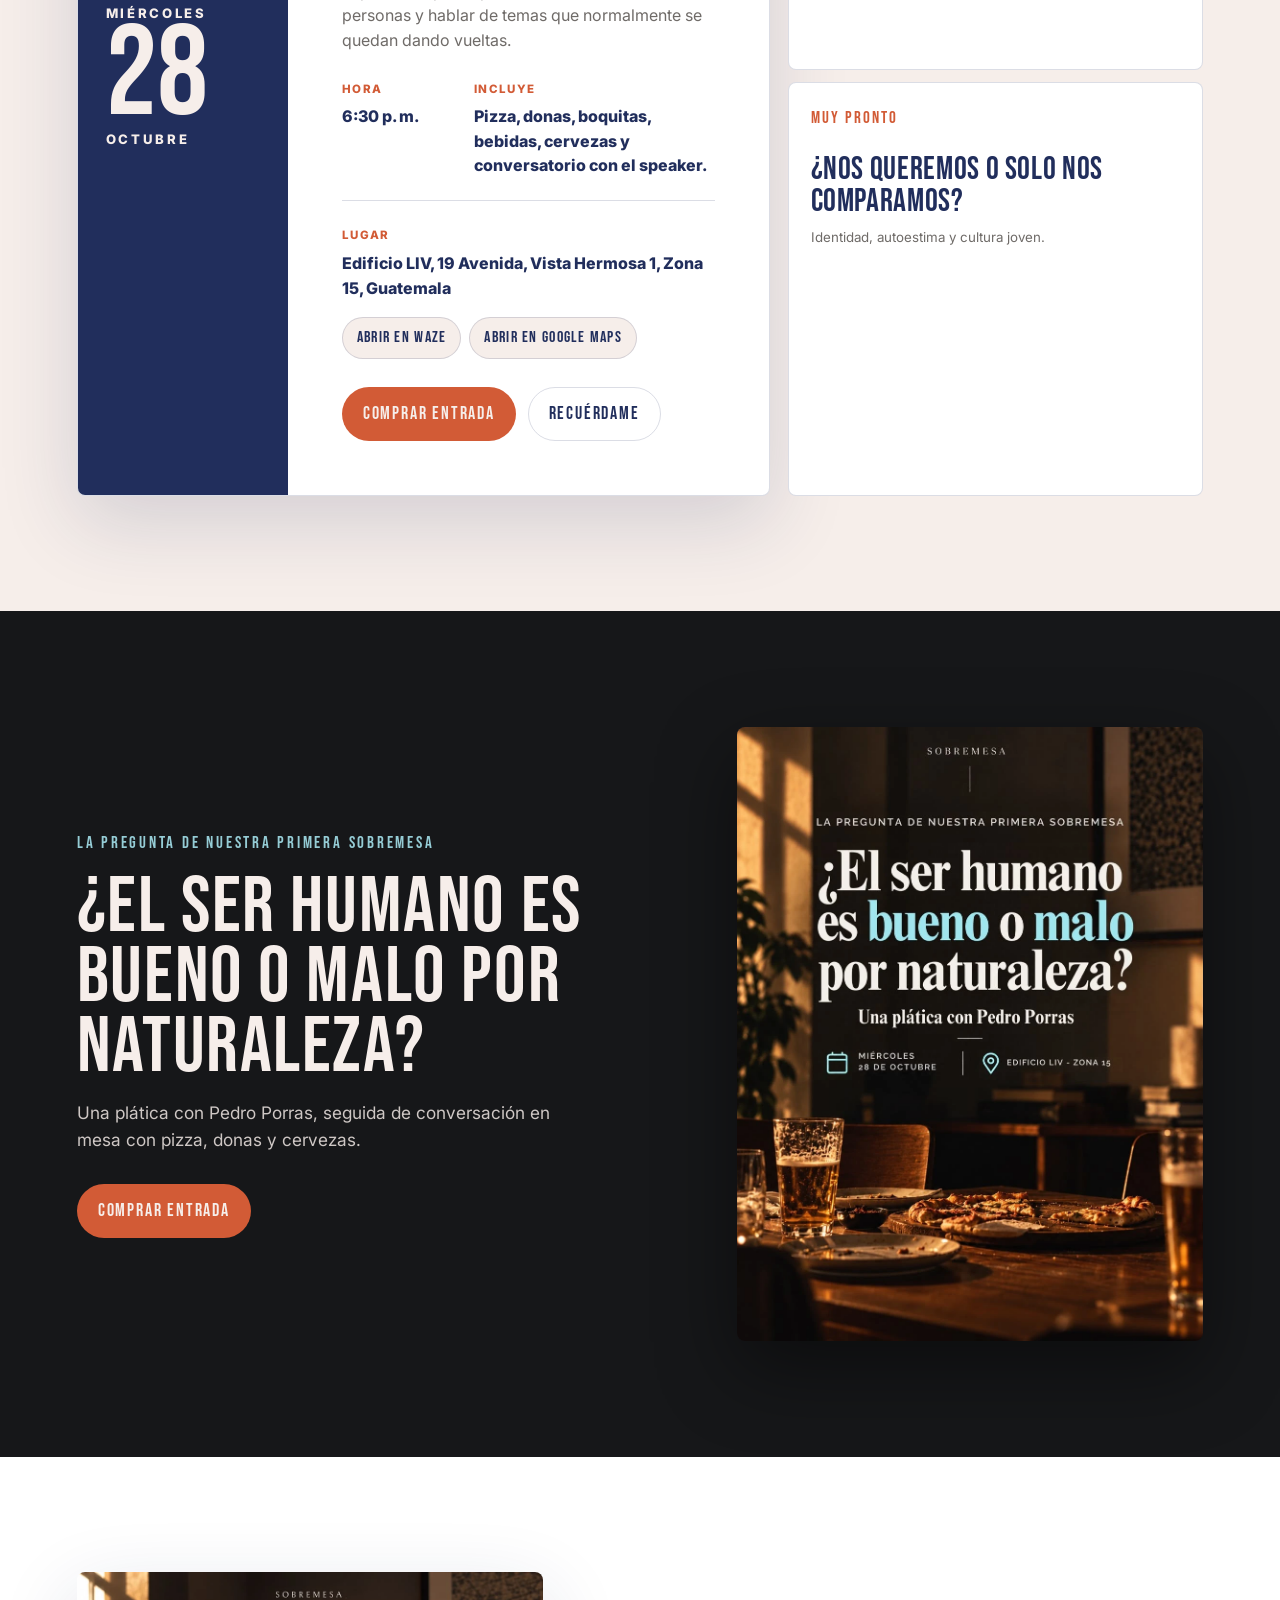
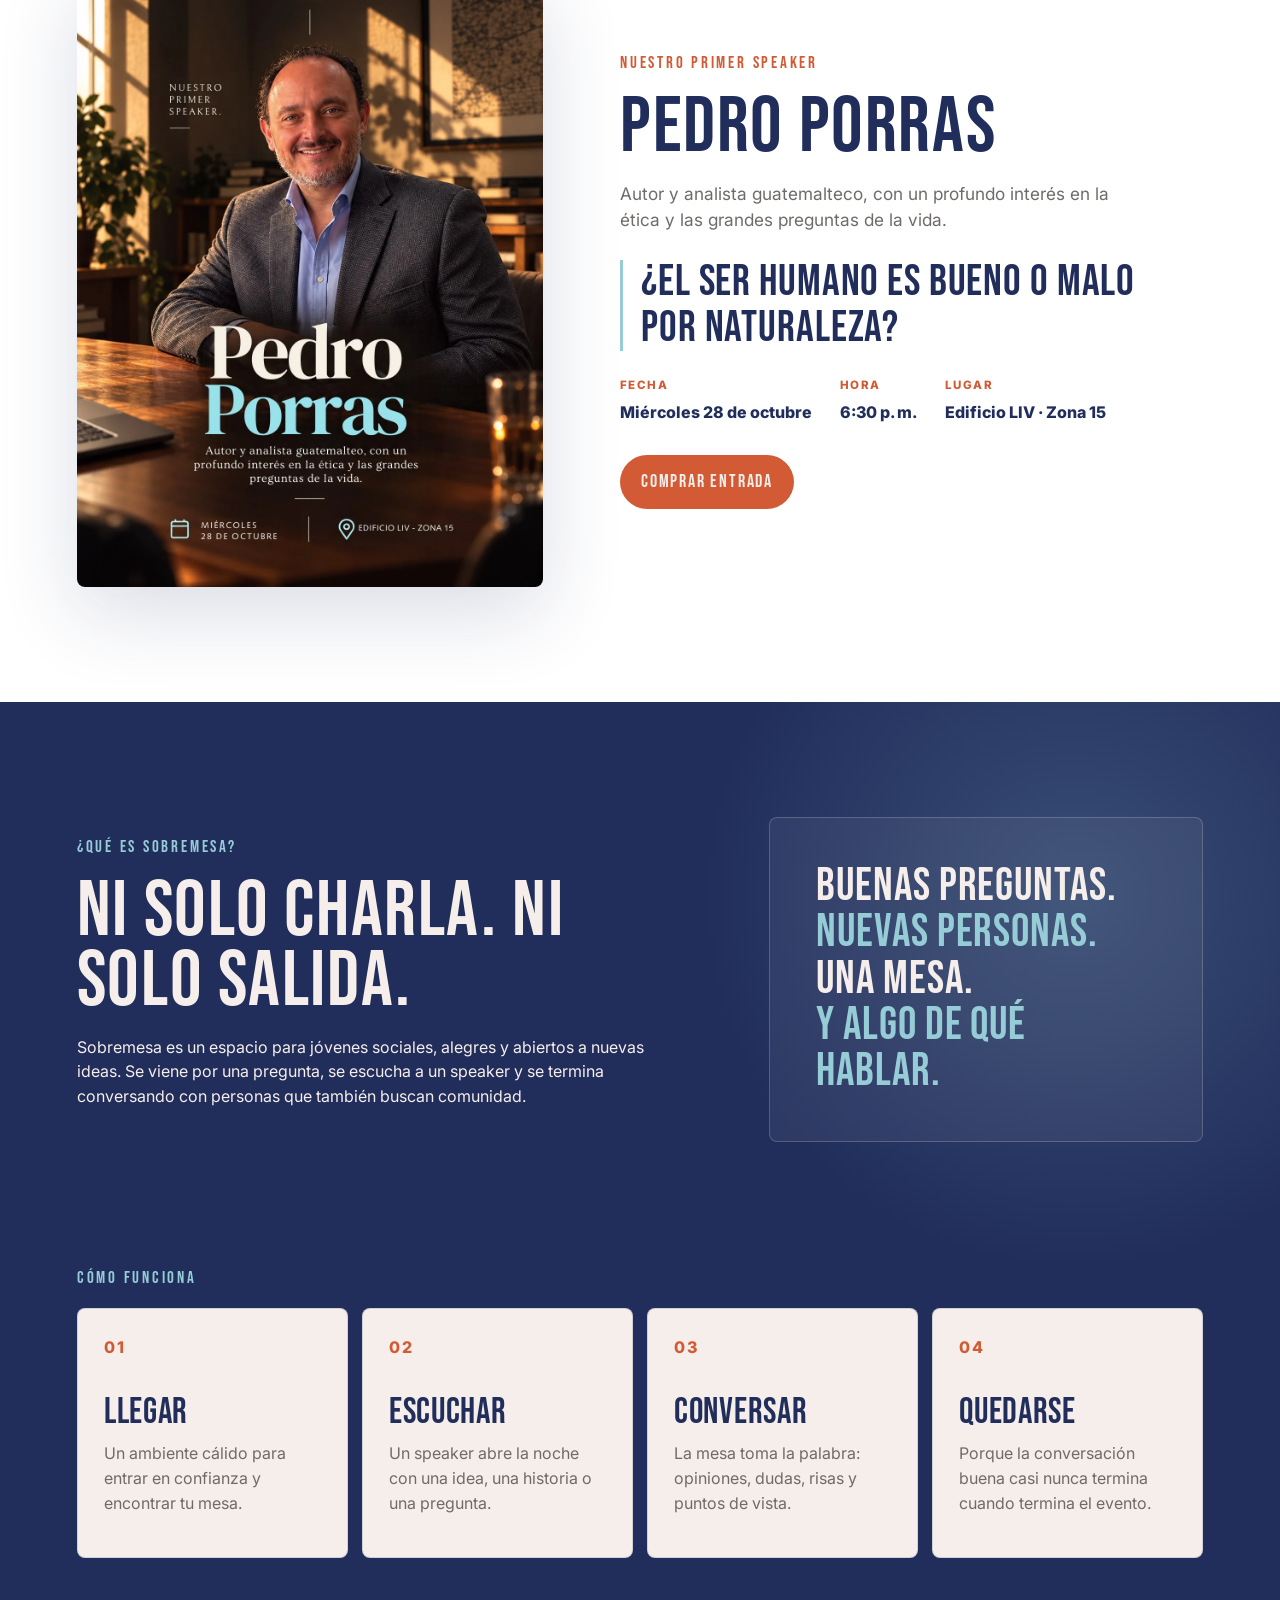
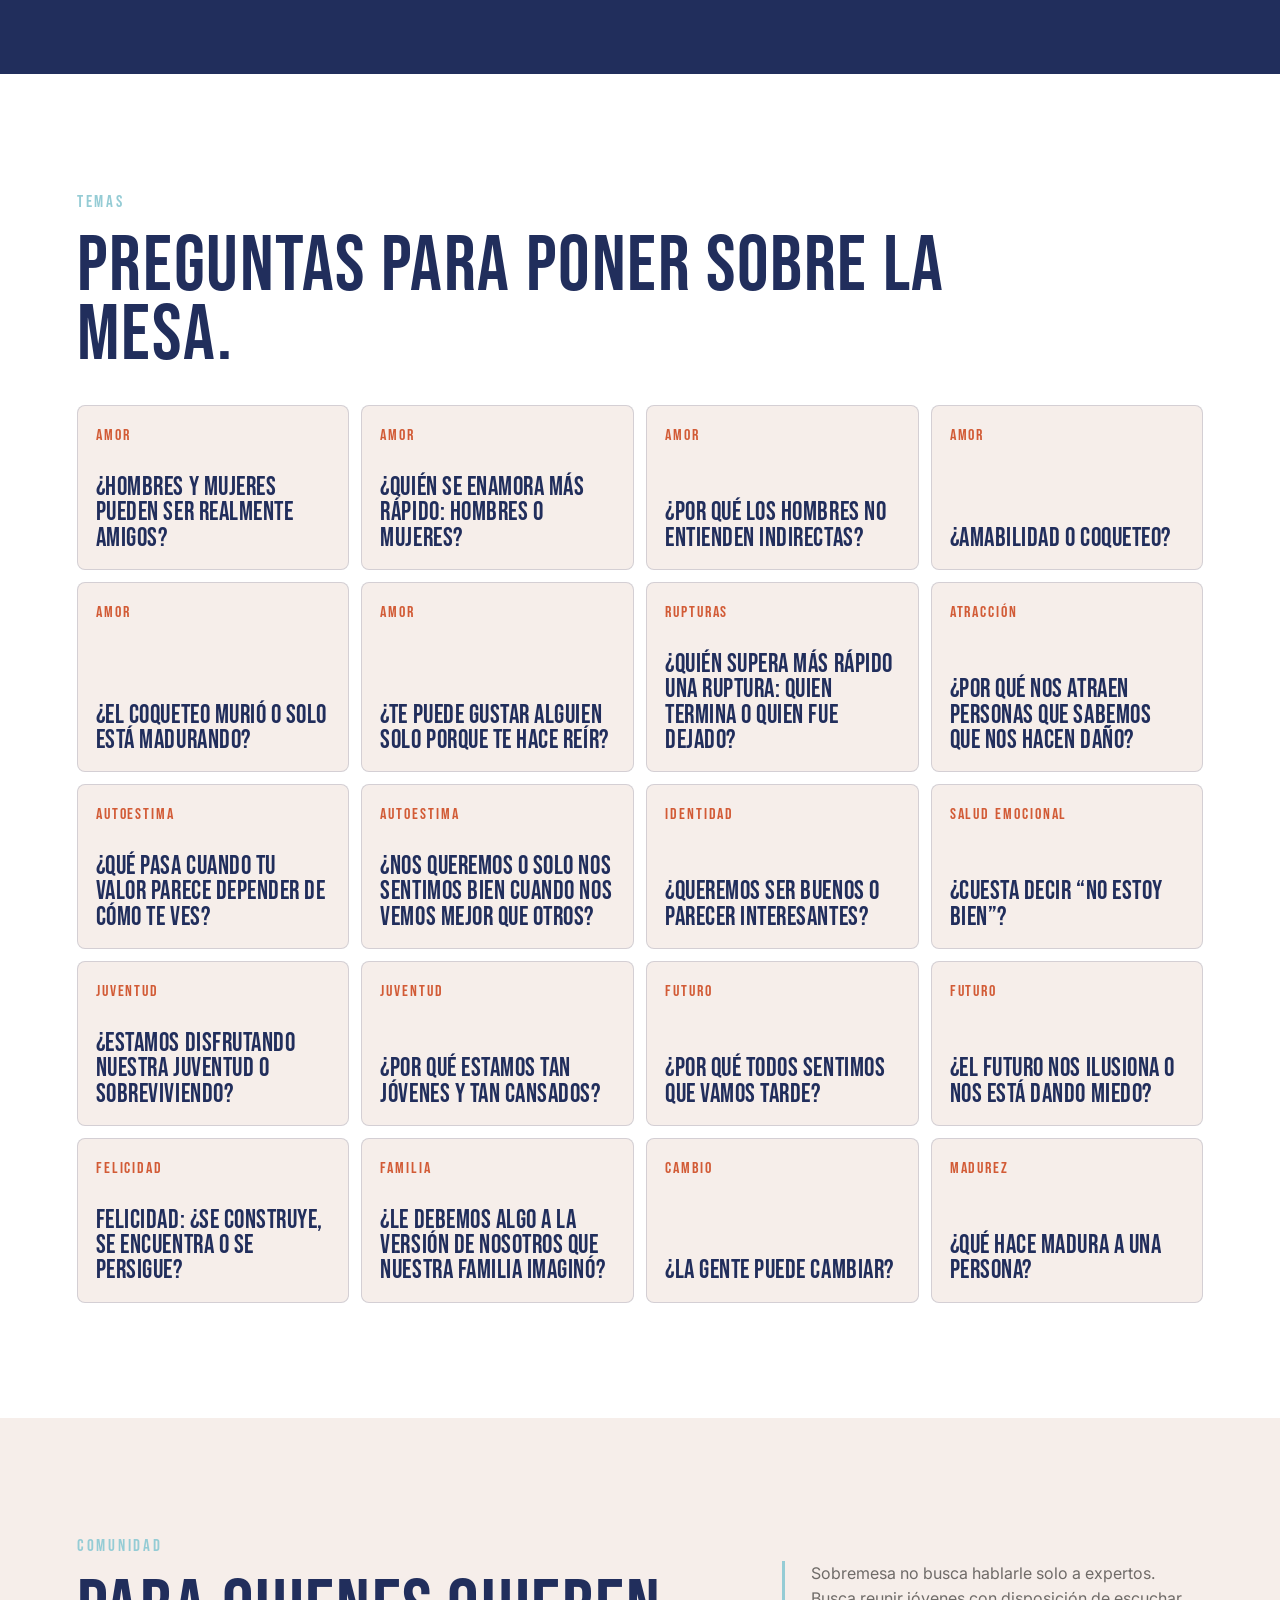
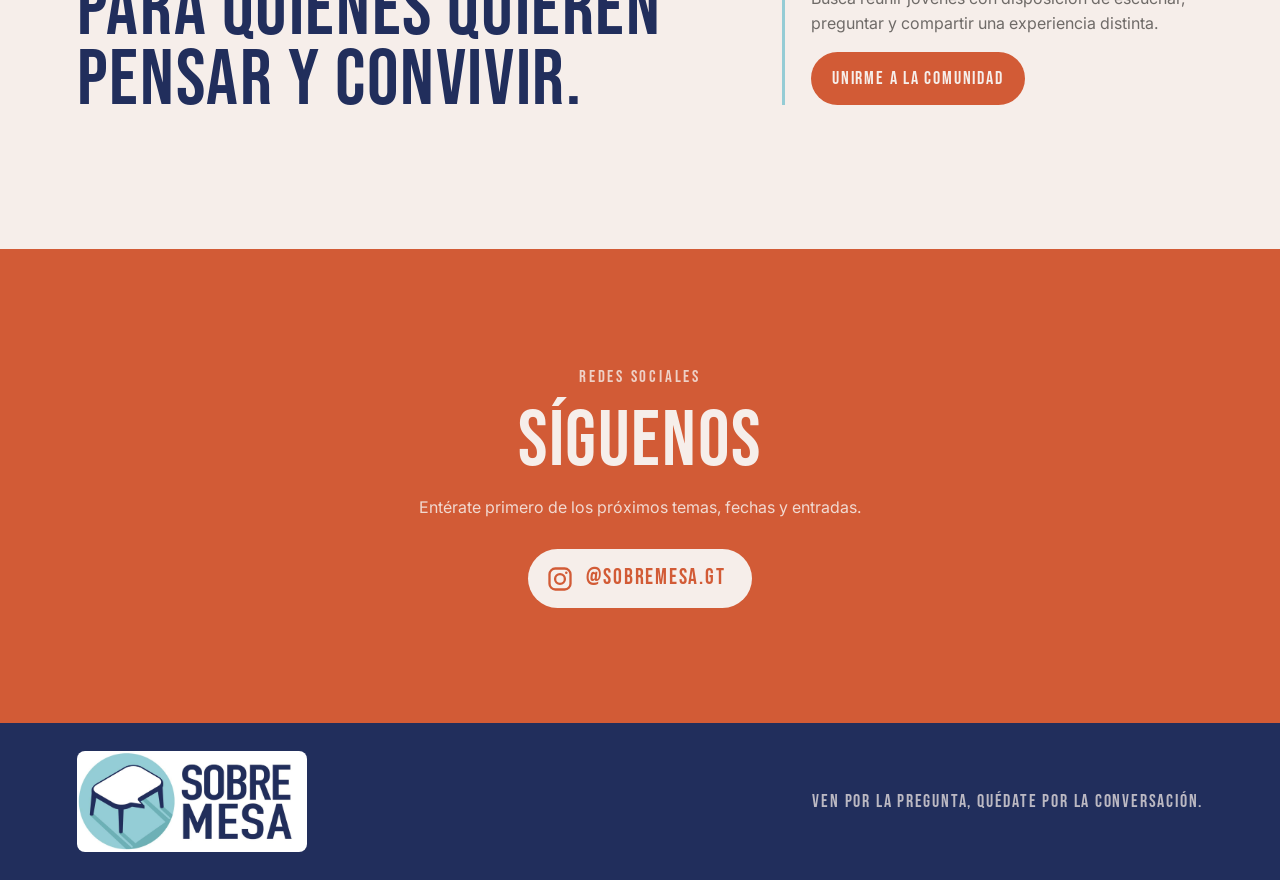
==== commit 8dbb3a40: "Agregar seccion La pregunta con el anuncio del conversatorio Co-Authored-By: Claude Opus 5.5 <norepl" ====
--- a/index.html
+++ b/index.html
@@ -143,6 +143,27 @@
         </div>
       </section>
 
+      <section class="question section" id="pregunta">
+        <div class="question-copy">
+          <p class="section-label">La pregunta de nuestra primera Sobremesa</p>
+          <h2>¿El ser humano es bueno o malo por naturaleza?</h2>
+          <p>
+            Una plática con Pedro Porras, seguida de conversación en mesa con
+            pizza, donas y cervezas.
+          </p>
+          <a class="button primary" href="https://forms.gle/3Y9qict5Uz8WKZyf7" target="_blank" rel="noopener">Comprar entrada</a>
+        </div>
+        <figure class="question-flyer">
+          <img
+            src="assets/flyer-pregunta.webp"
+            alt="Anuncio de Sobremesa: ¿El ser humano es bueno o malo por naturaleza? Una plática con Pedro Porras. Miércoles 28 de octubre, Edificio LIV, Zona 15."
+            width="971"
+            height="1280"
+            loading="lazy"
+          />
+        </figure>
+      </section>
+
       <section class="speaker section" id="speaker">
         <figure class="speaker-flyer">
           <img
--- a/styles.css
+++ b/styles.css
@@ -541,6 +541,40 @@
   line-height: 1;
 }
 
+.question {
+  display: grid;
+  grid-template-columns: minmax(0, 1fr) minmax(260px, 0.8fr);
+  gap: clamp(28px, 6vw, 80px);
+  align-items: center;
+  color: var(--cream);
+  background: var(--ink);
+}
+
+.question .section-label {
+  color: var(--sky);
+}
+
+.question-copy p:not(.section-label) {
+  max-width: 520px;
+  margin-bottom: 30px;
+  color: rgba(246, 238, 234, 0.82);
+  font-size: 1.08rem;
+}
+
+.question-flyer {
+  width: 100%;
+  max-width: 520px;
+  margin: 0;
+  justify-self: end;
+}
+
+.question-flyer img {
+  width: 100%;
+  height: auto;
+  border-radius: var(--radius);
+  box-shadow: 0 28px 80px rgba(0, 0, 0, 0.45);
+}
+
 .speaker {
   display: grid;
   grid-template-columns: minmax(260px, 0.8fr) minmax(0, 1fr);
@@ -816,6 +850,7 @@
   }
 
   .event-layout,
+  .question,
   .speaker,
   .concept,
   .community {
@@ -826,6 +861,11 @@
     grid-template-columns: repeat(2, minmax(0, 1fr));
   }
 
+  .question-flyer {
+    order: -1;
+    justify-self: start;
+  }
+
   .topic-board {
     grid-template-columns: repeat(2, minmax(0, 1fr));
   }
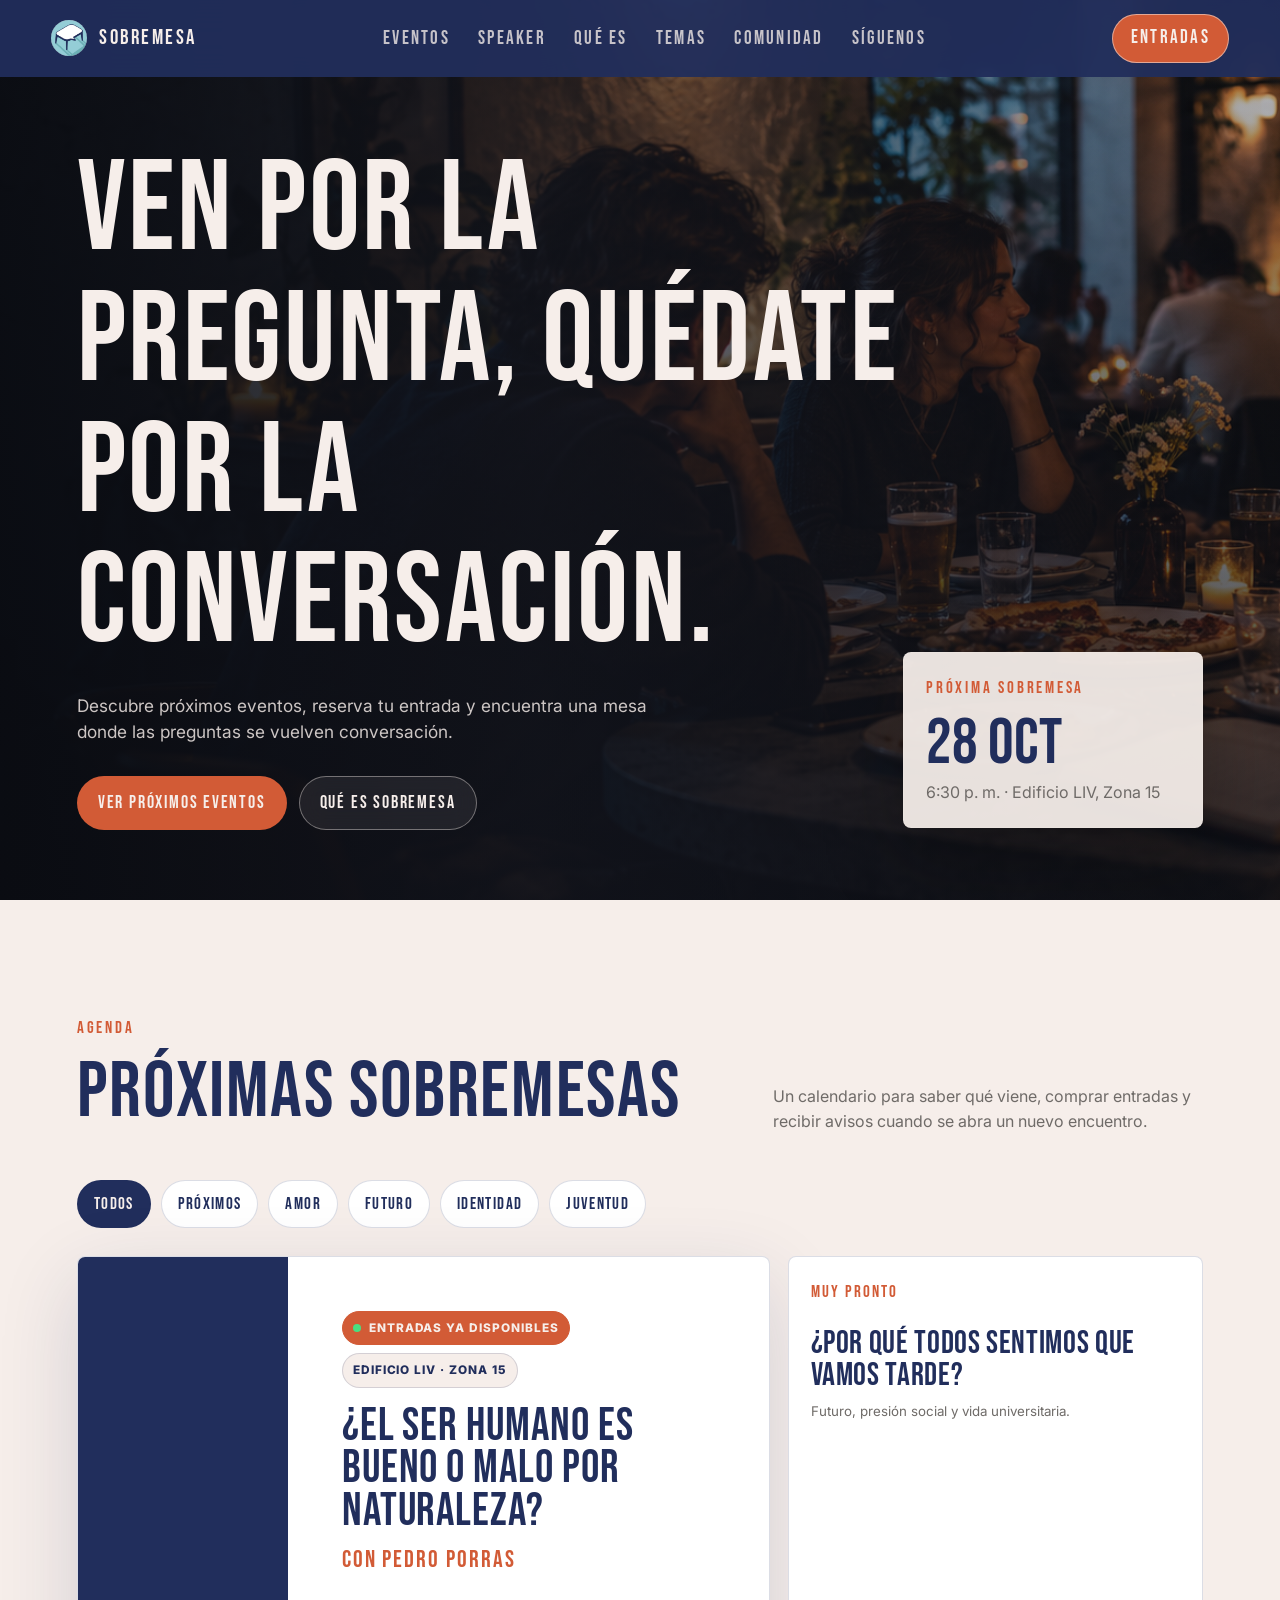
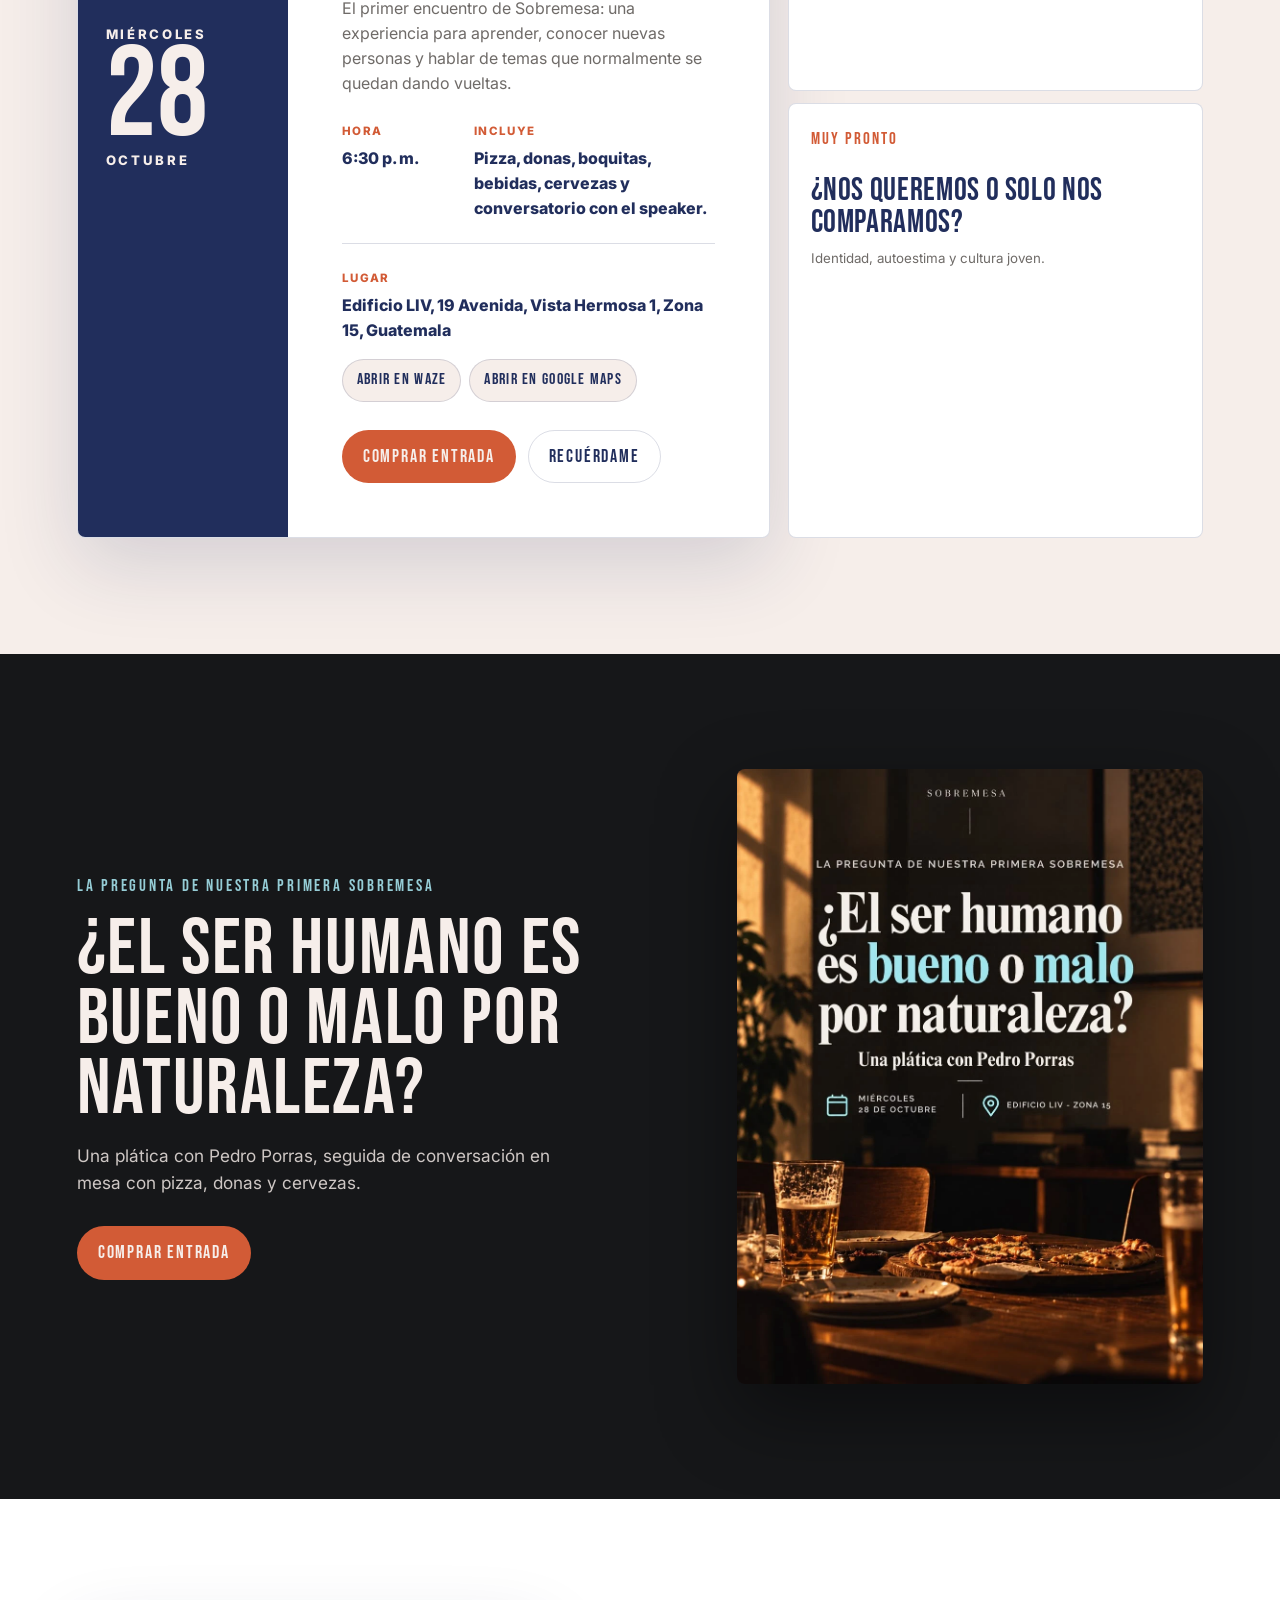
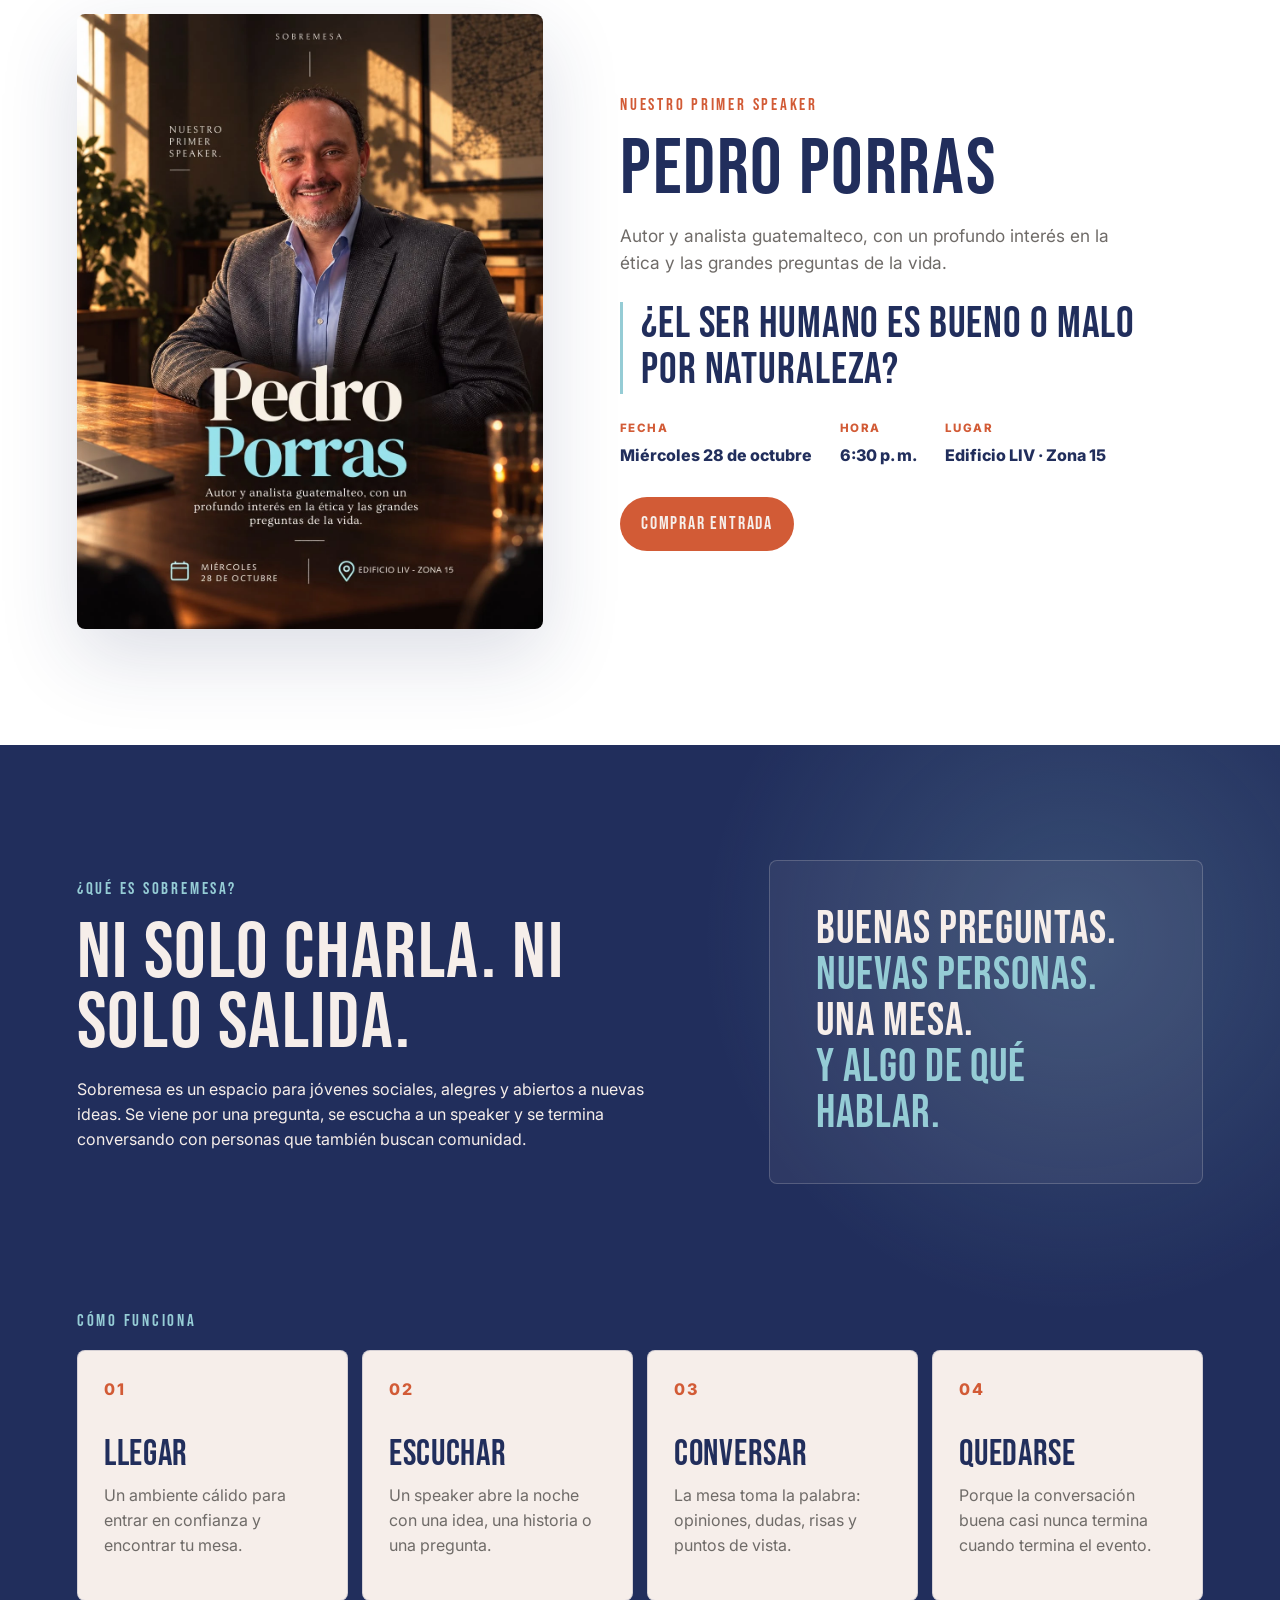
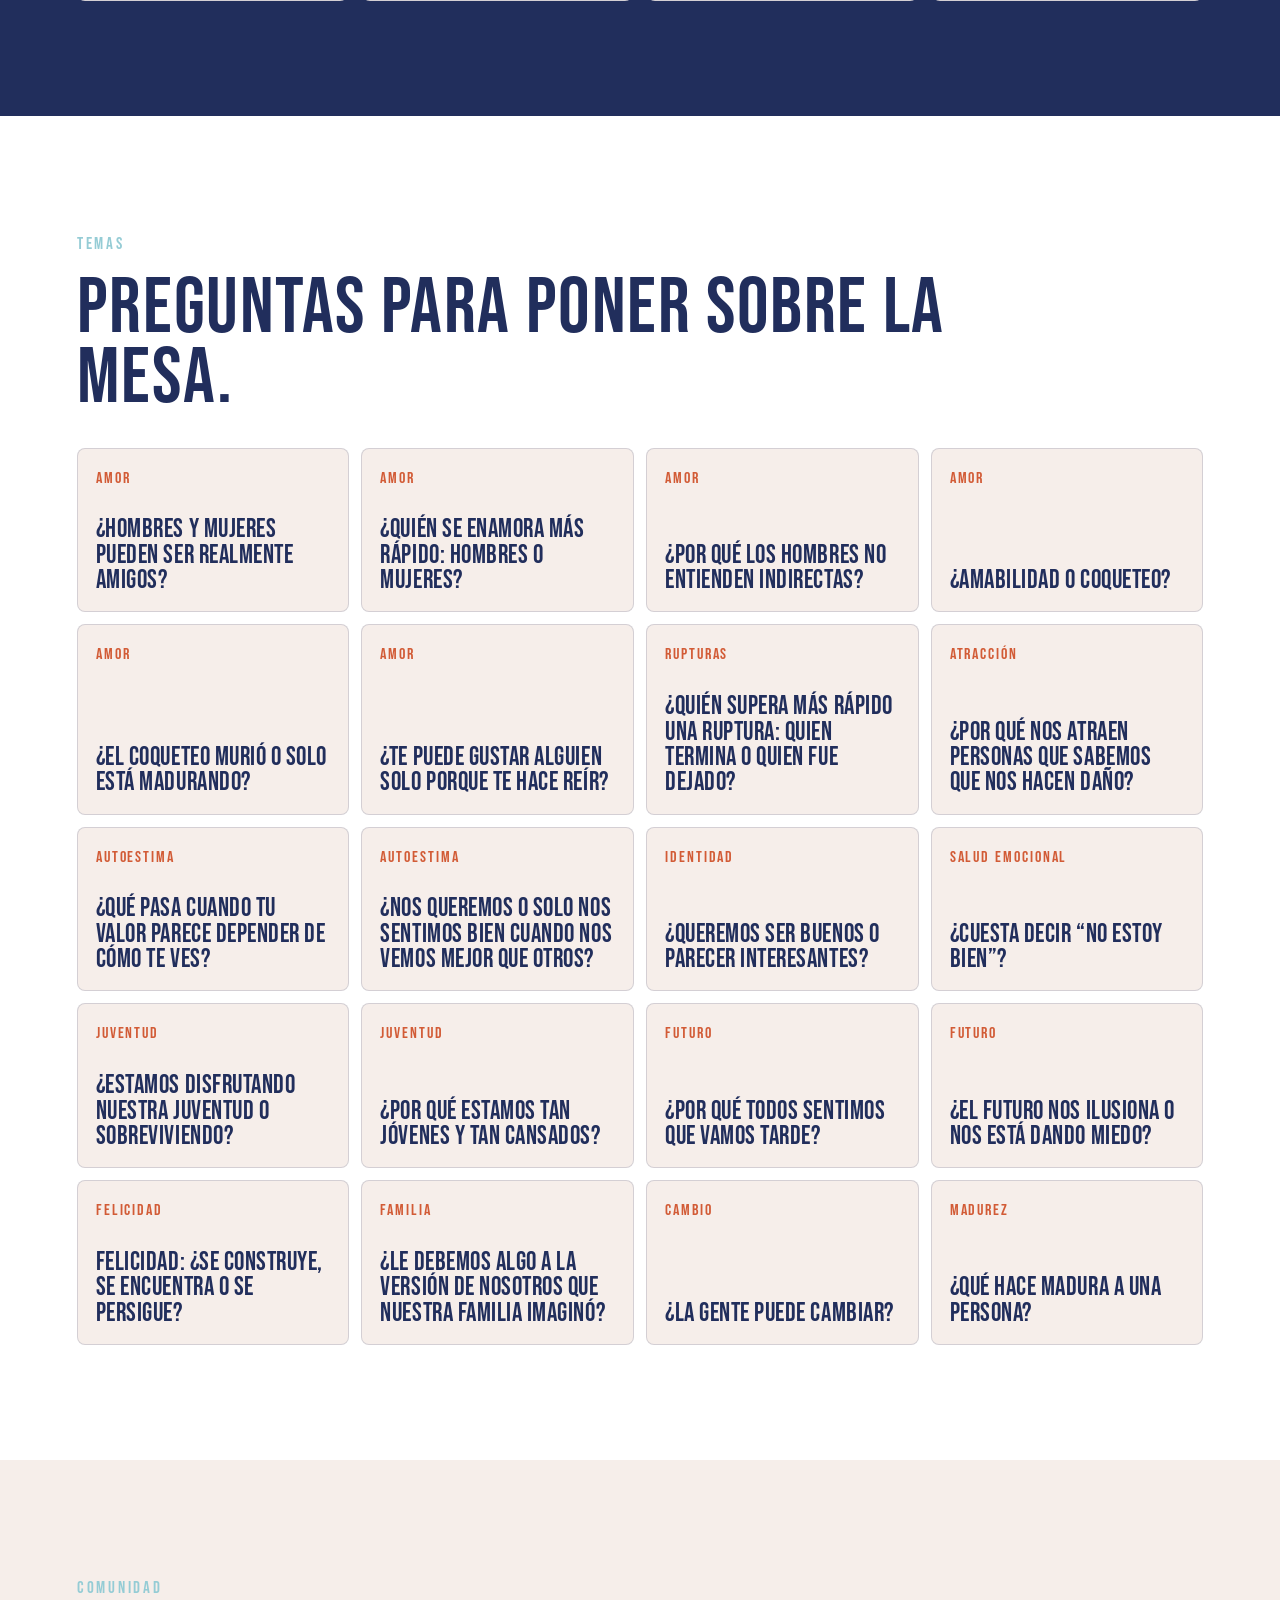
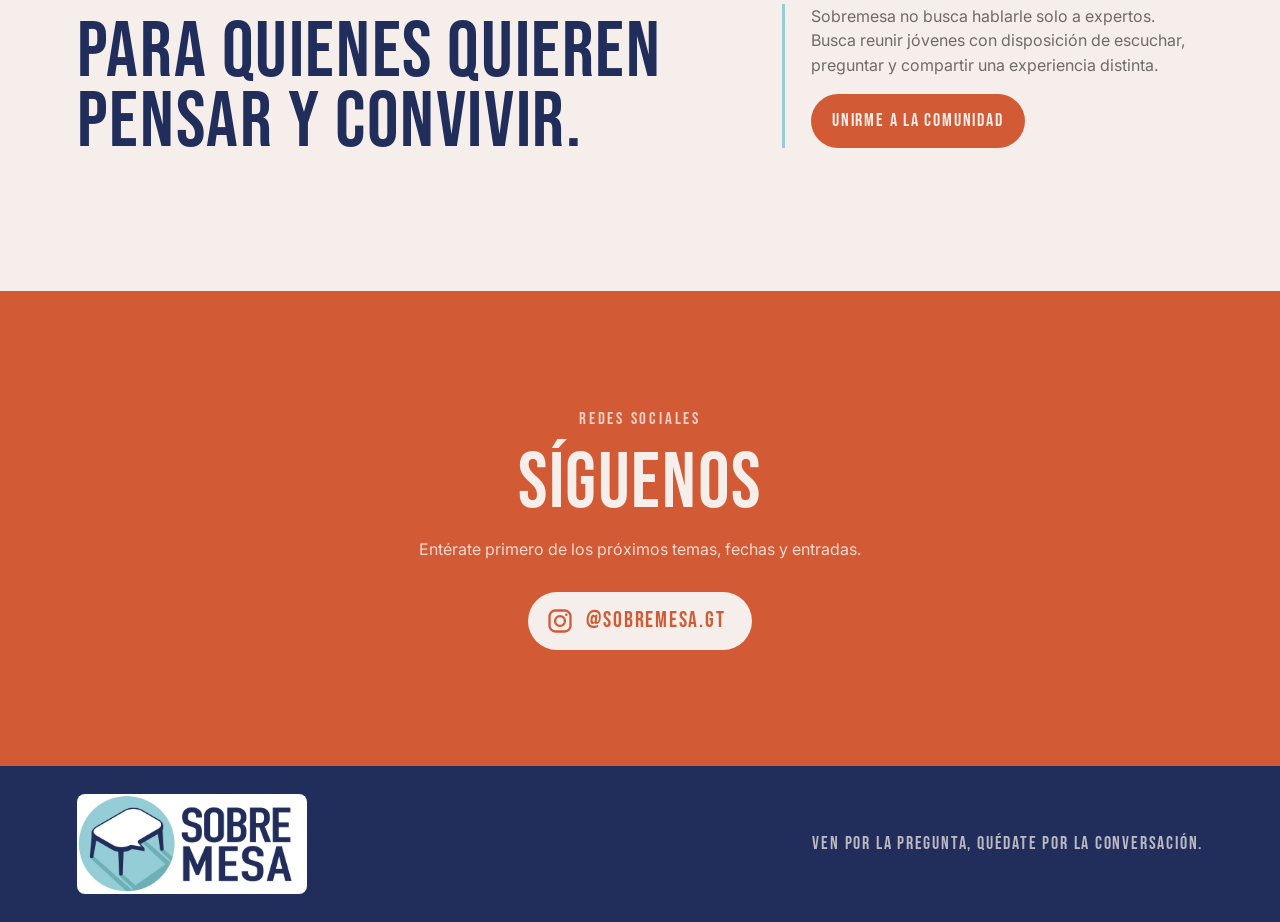
==== commit 41694936: "Etiqueta Entradas ya disponibles con link al formulario y punto en vivo Co-Authored-By: Claude Opus " ====
--- a/index.html
+++ b/index.html
@@ -91,7 +91,7 @@
             </div>
             <div class="featured-copy">
               <div class="status-row">
-                <span class="pill live">Entradas pronto</span>
+                <a class="pill live" href="https://forms.gle/3Y9qict5Uz8WKZyf7" target="_blank" rel="noopener"><span class="live-dot" aria-hidden="true"></span>Entradas ya disponibles</a>
                 <span class="pill">Edificio LIV · Zona 15</span>
               </div>
               <h3>¿El ser humano es bueno o malo por naturaleza?</h3>
--- a/styles.css
+++ b/styles.css
@@ -411,9 +411,42 @@
 }
 
 .pill.live {
+  display: inline-flex;
+  align-items: center;
+  gap: 8px;
   color: var(--cream);
   border-color: var(--terra);
   background: var(--terra);
+  transition: transform 180ms ease;
+}
+
+.pill.live:hover {
+  transform: translateY(-2px);
+}
+
+.live-dot {
+  width: 8px;
+  height: 8px;
+  border-radius: 50%;
+  background: #4ade80;
+  box-shadow: 0 0 0 0 rgba(74, 222, 128, 0.7);
+  animation: live-pulse 1.6s ease-out infinite;
+}
+
+@keyframes live-pulse {
+  0% {
+    box-shadow: 0 0 0 0 rgba(74, 222, 128, 0.7);
+  }
+
+  100% {
+    box-shadow: 0 0 0 8px rgba(74, 222, 128, 0);
+  }
+}
+
+@media (prefers-reduced-motion: reduce) {
+  .live-dot {
+    animation: none;
+  }
 }
 
 .featured-copy p,
